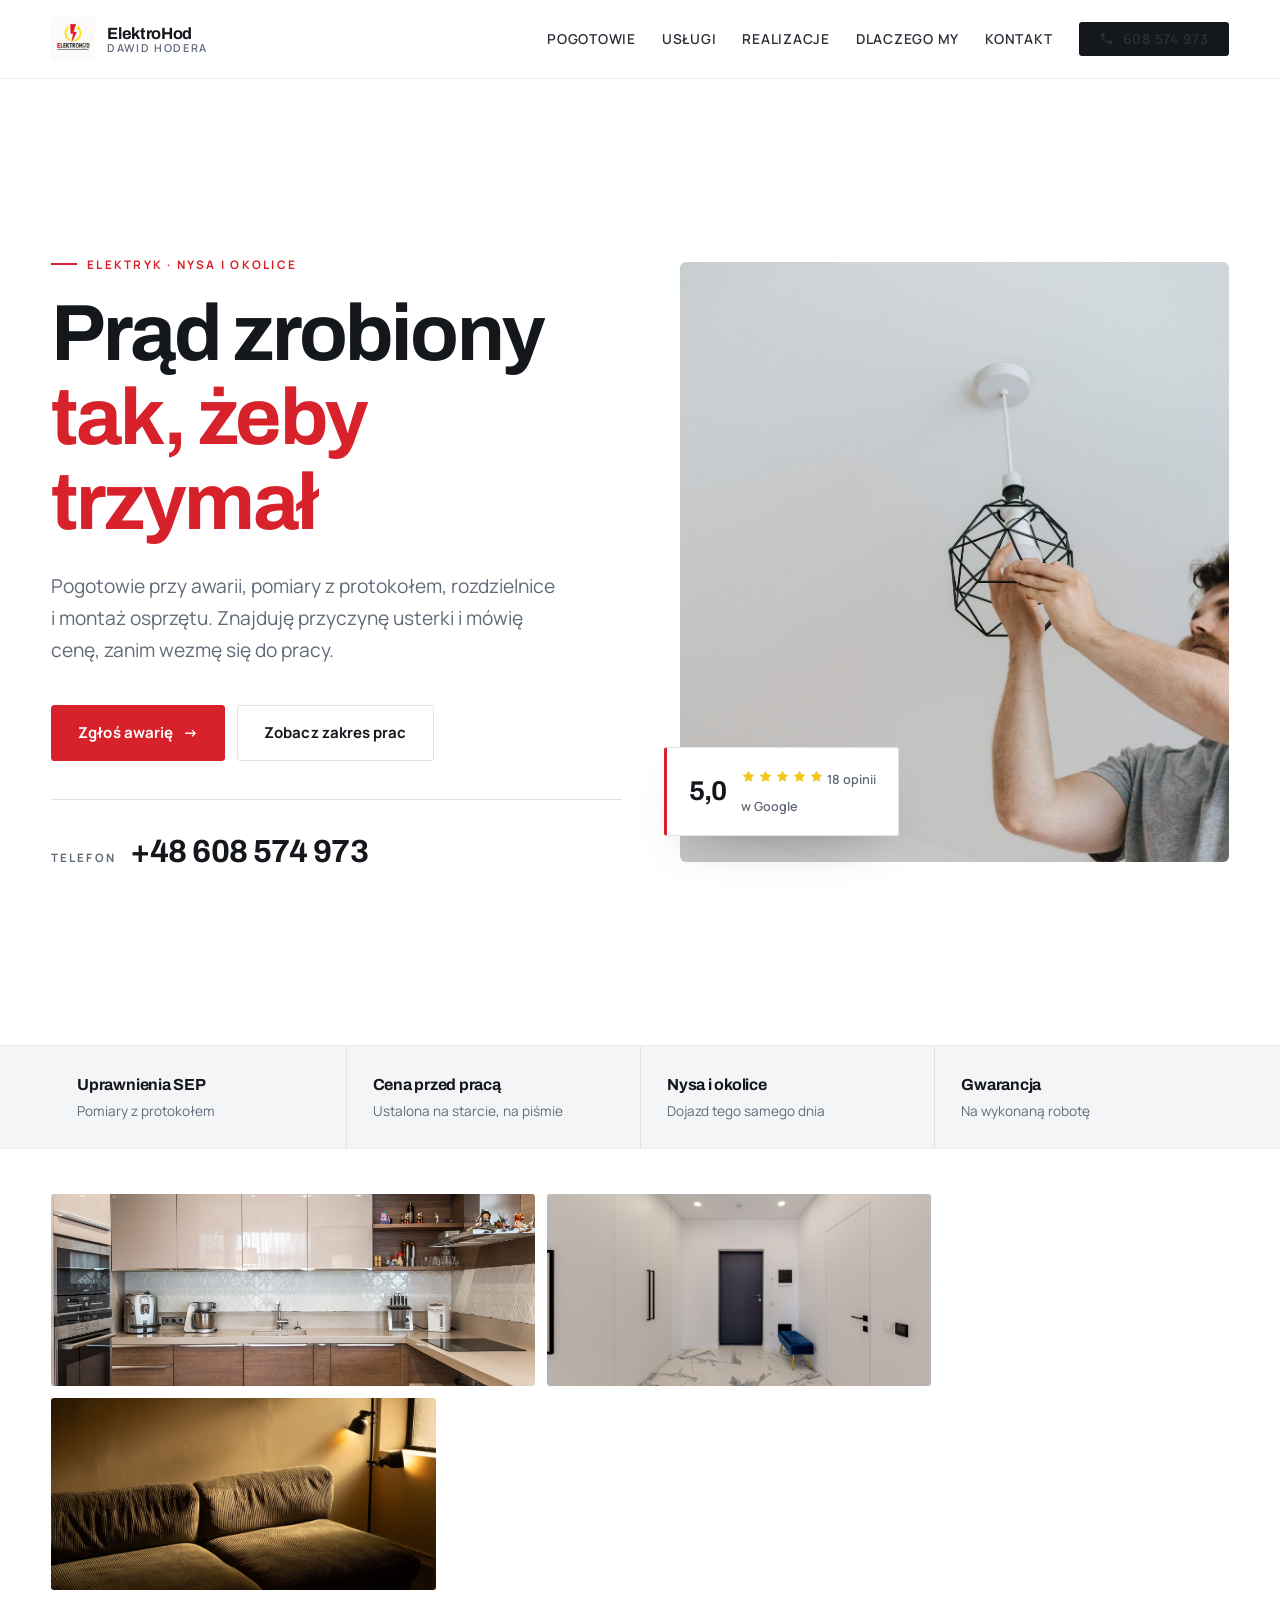
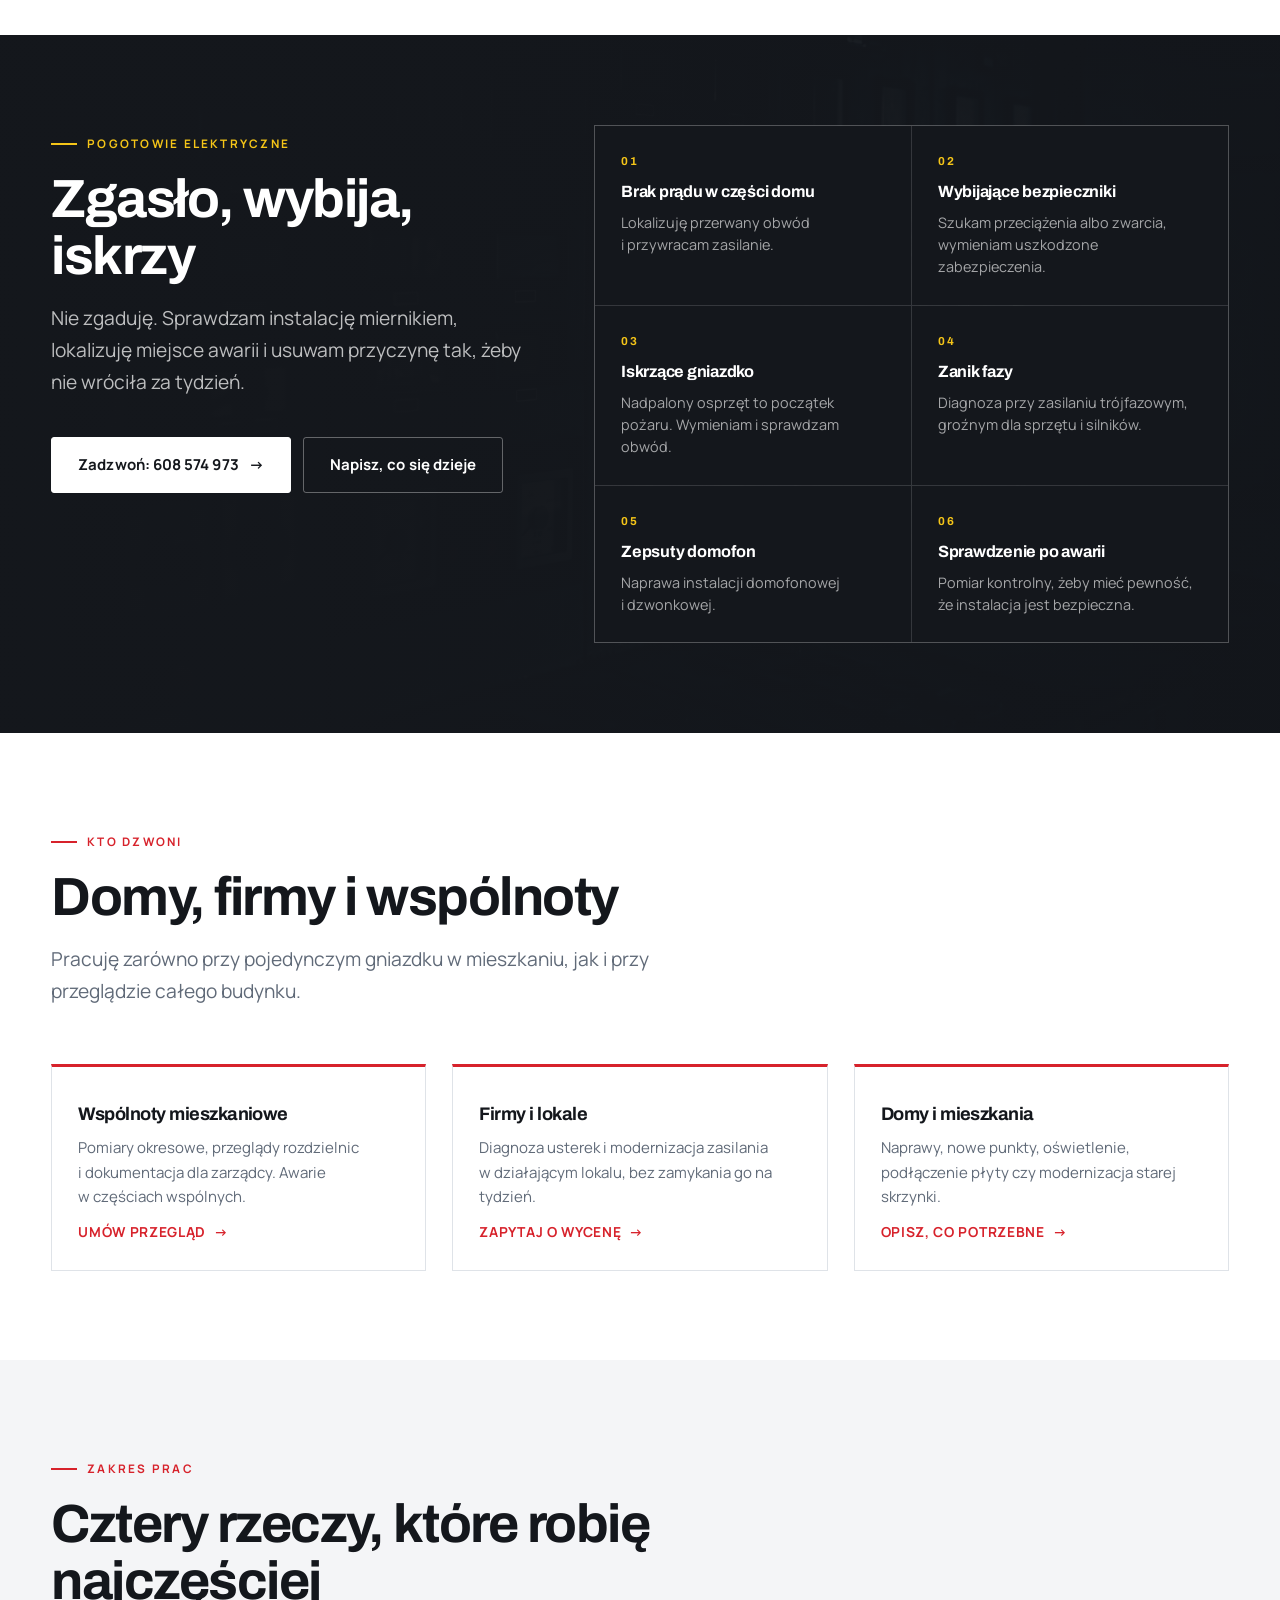
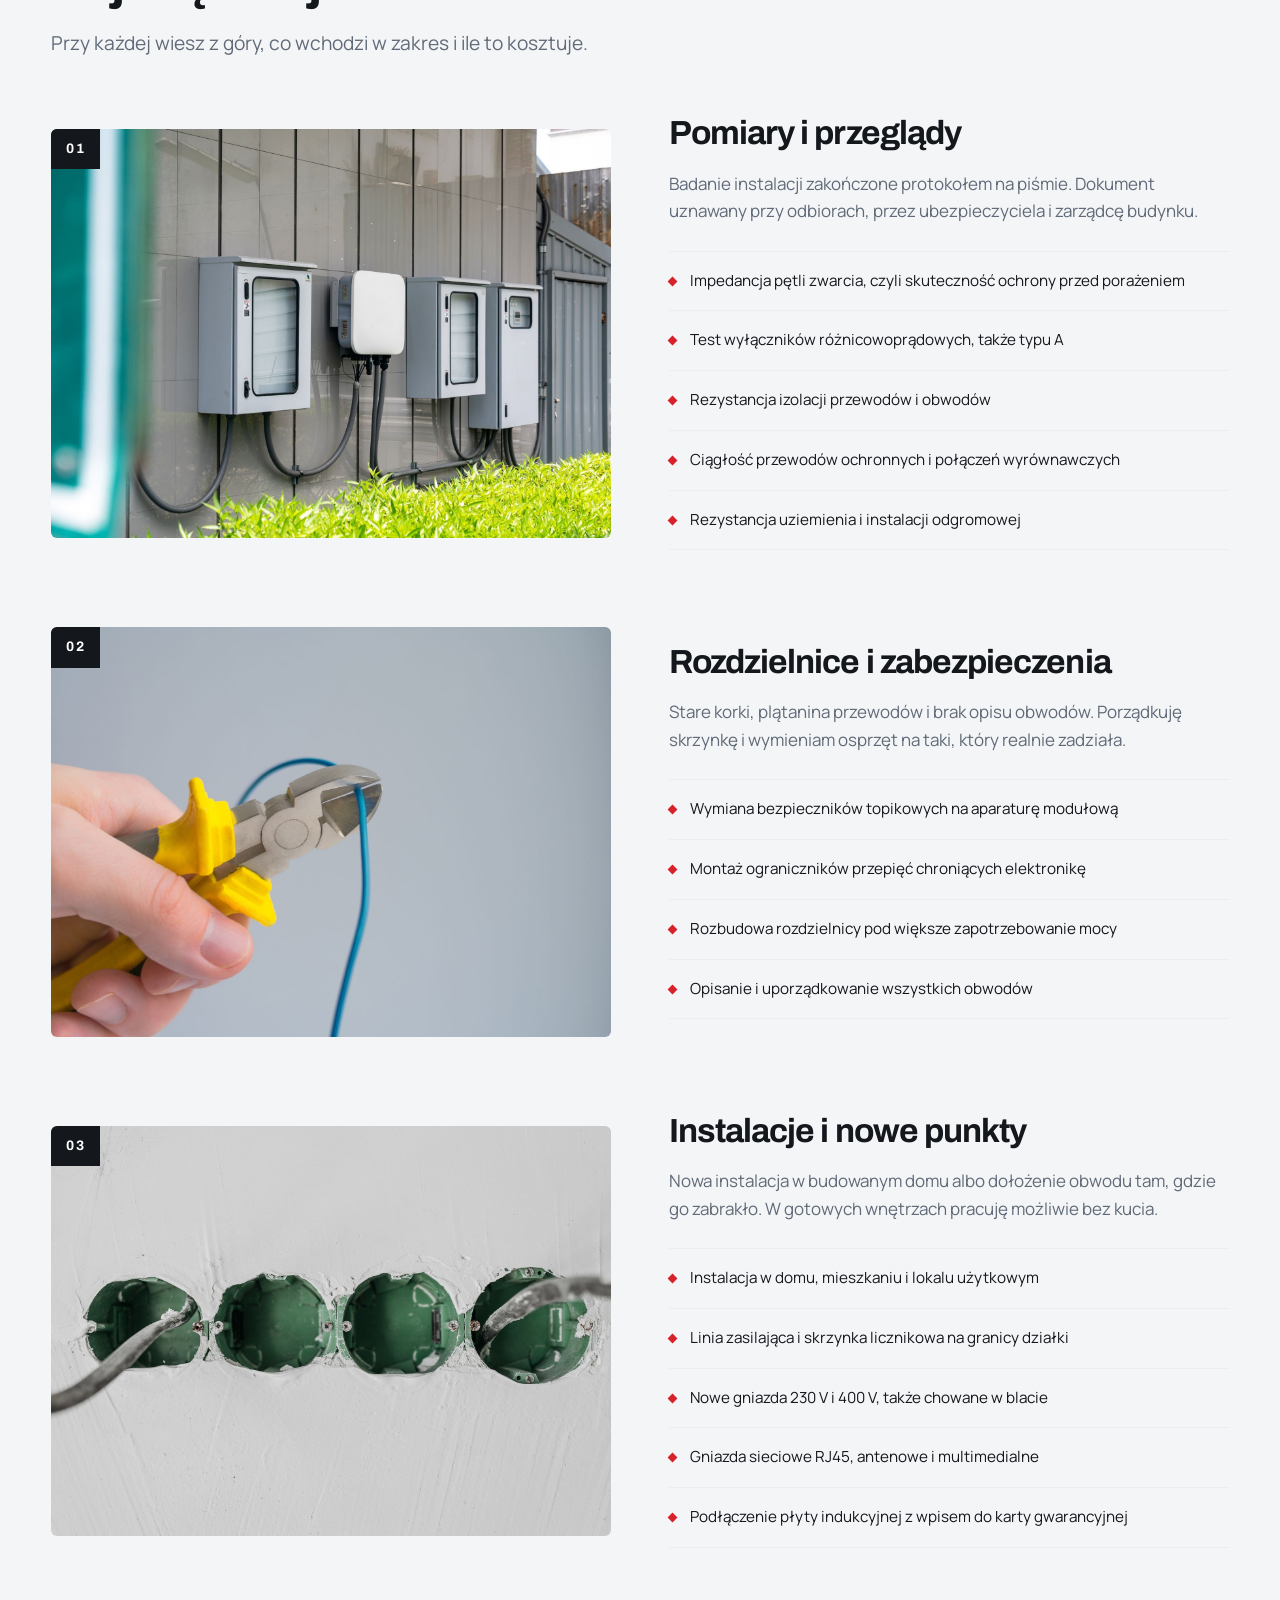
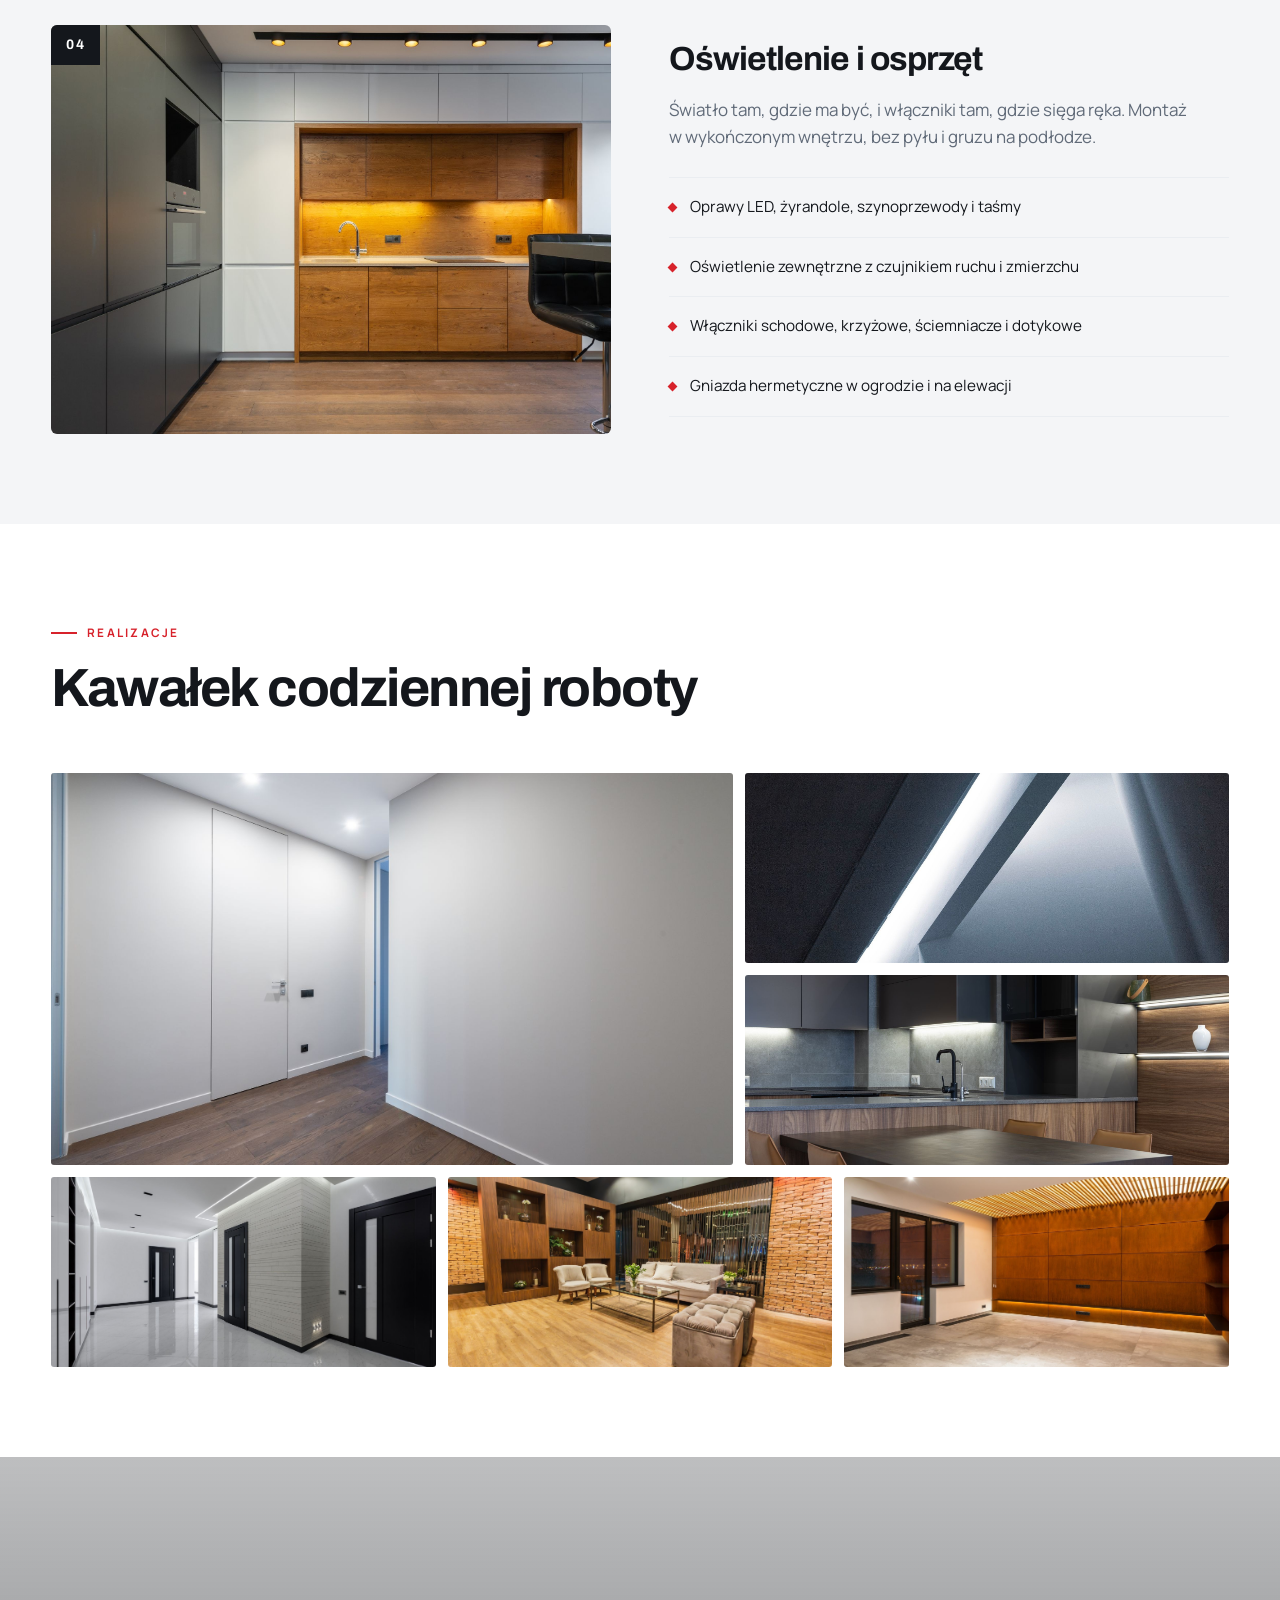
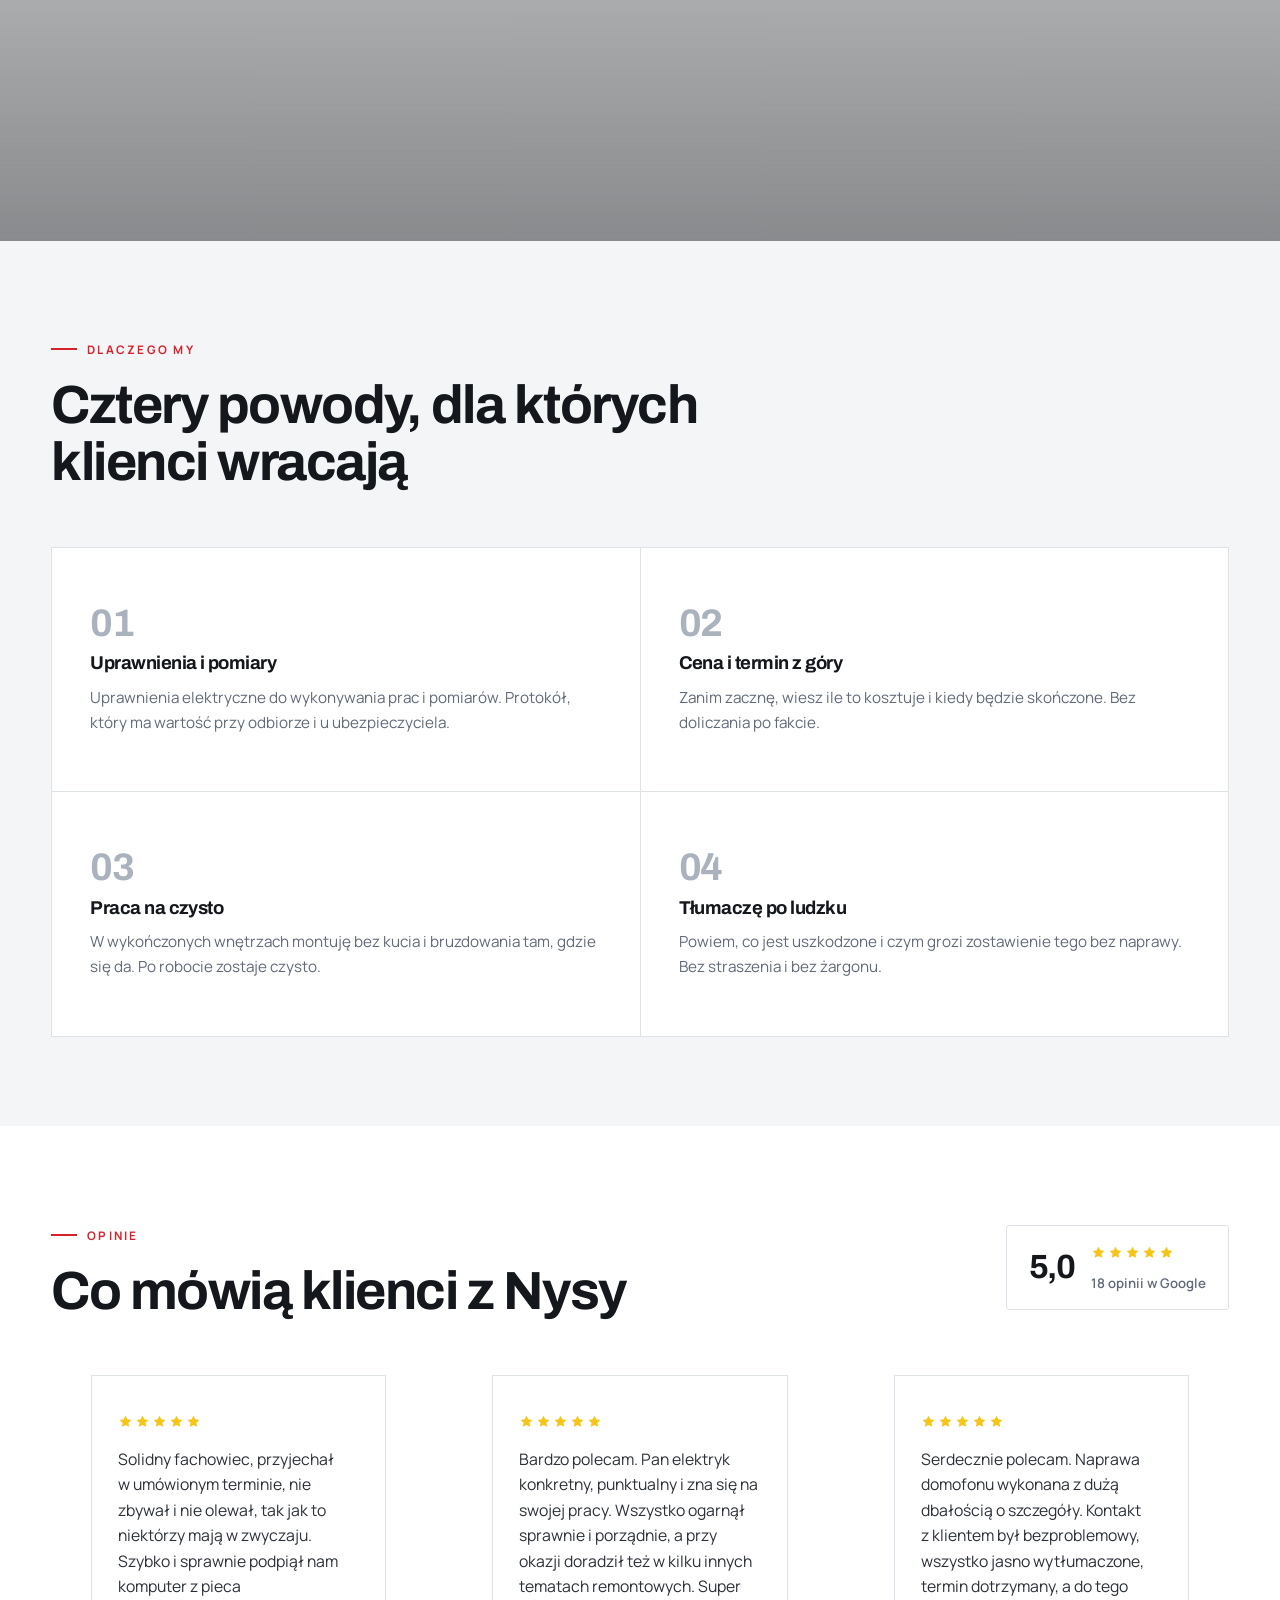
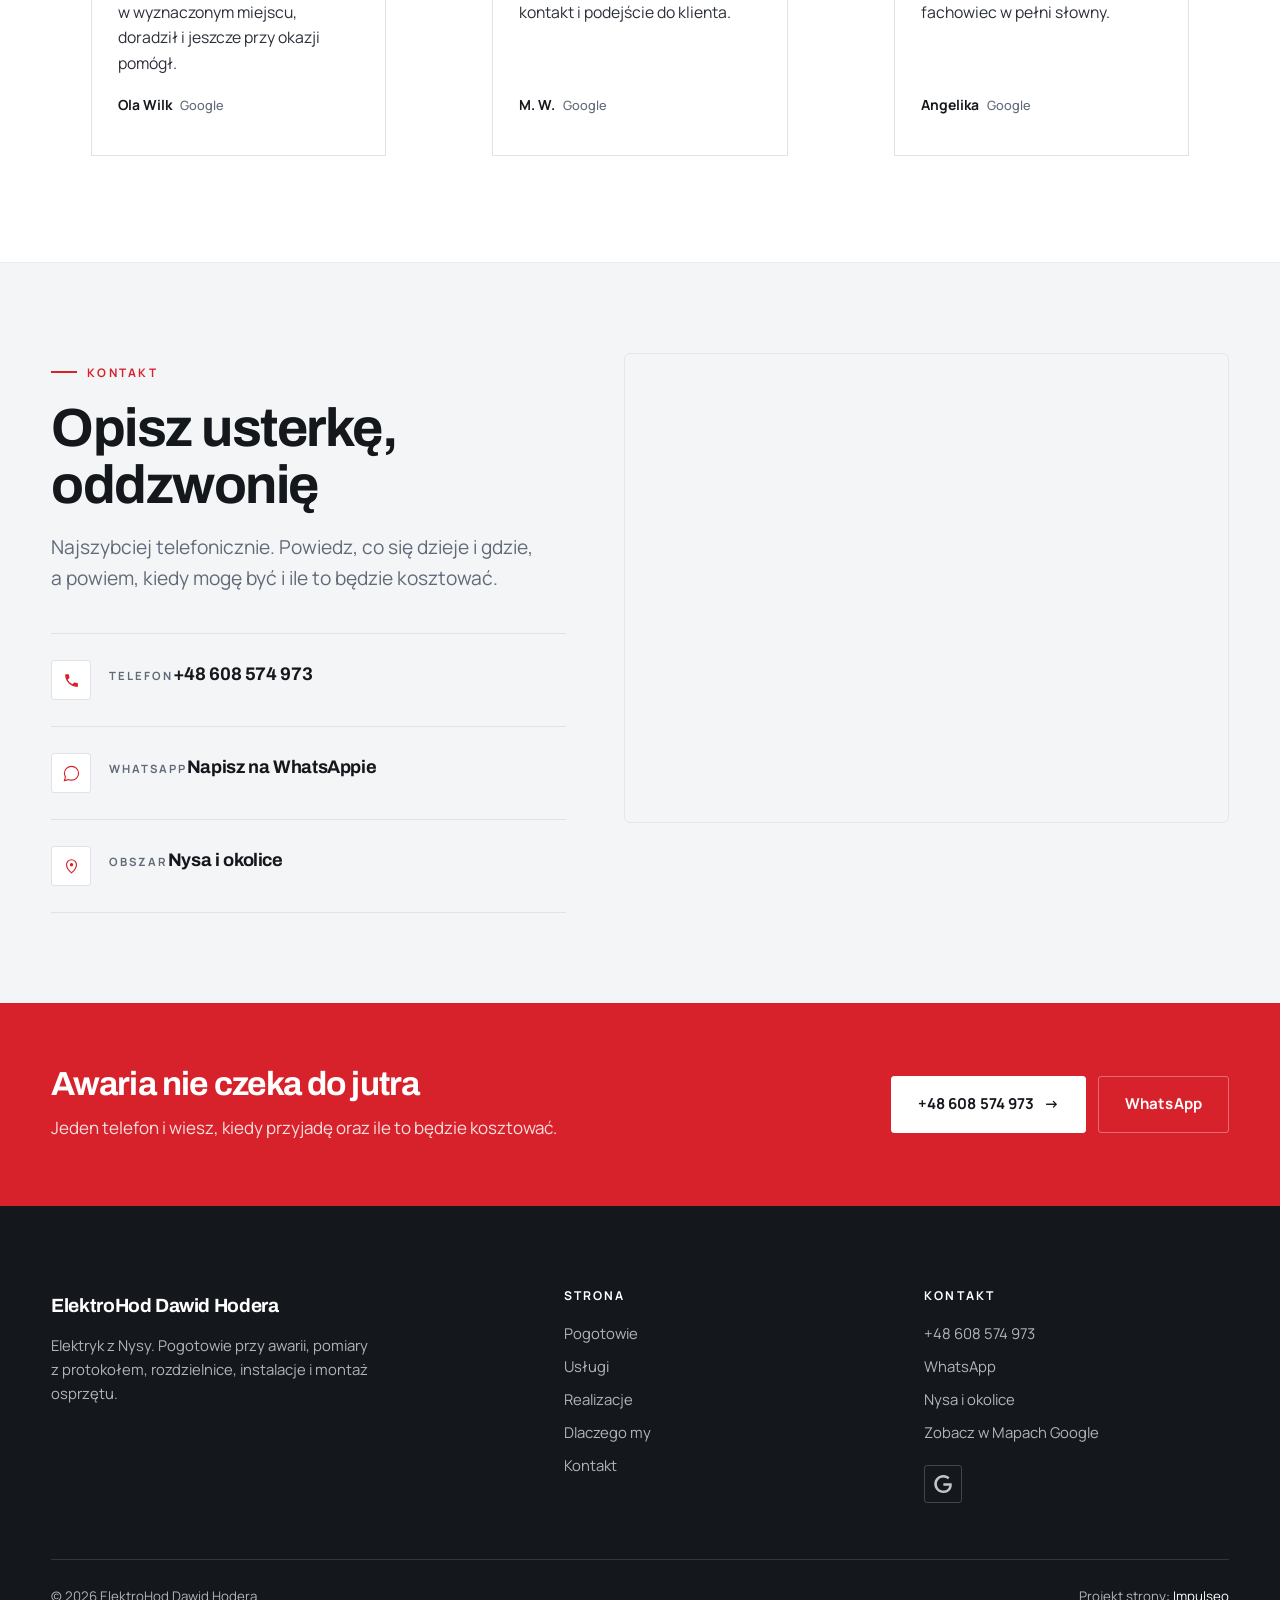
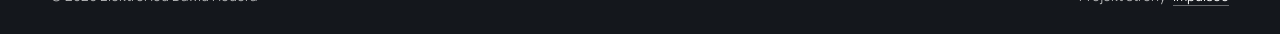
==== index.html @ bc7c665c "Bramki: kontrast, odstępy, jedna reakcja klocków, zdjęcia zaraz po hero" ====
<!DOCTYPE html>
<html lang="pl">
<head>
<meta charset="UTF-8">
<meta name="viewport" content="width=device-width, initial-scale=1.0">
<title>ElektroHod Dawid Hodera - elektryk Nysa</title>
<meta name="description" content="ElektroHod Dawid Hodera - elektryk z Nysy. Pogotowie elektryczne, pomiary z protokołem, rozdzielnice, instalacje i montaż osprzętu. Uprawnienia SEP, cena i termin ustalone przed pracą.">
<link rel="canonical" href="https://impulseo-pl.github.io/elektrohod-dawid-hodera/">
<meta name="robots" content="noindex, nofollow">
<meta property="og:type" content="website">
<meta property="og:locale" content="pl_PL">
<meta property="og:site_name" content="ElektroHod Dawid Hodera">
<meta property="og:title" content="ElektroHod Dawid Hodera - elektryk Nysa">
<meta property="og:description" content="Pogotowie elektryczne, pomiary z protokołem, rozdzielnice i montaż osprzętu. Nysa i okolice. Ocena 5,0 w Google.">
<meta property="og:url" content="https://impulseo-pl.github.io/elektrohod-dawid-hodera/">
<meta property="og:image" content="https://impulseo-pl.github.io/elektrohod-dawid-hodera/img/og.jpg">
<meta property="og:image:width" content="1200">
<meta property="og:image:height" content="630">
<meta name="twitter:card" content="summary_large_image">
<meta name="theme-color" content="#14171c">
<script type="application/ld+json">{"@context":"https://schema.org","@type":"Electrician","name":"ElektroHod Dawid Hodera","url":"https://impulseo-pl.github.io/elektrohod-dawid-hodera/","telephone":"+48608574973","image":"https://impulseo-pl.github.io/elektrohod-dawid-hodera/img/og.jpg","areaServed":"Nysa","aggregateRating":{"@type":"AggregateRating","ratingValue":"5","reviewCount":"18"},"sameAs":["https://maps.google.com/?cid=8569850532800082262"]}</script>
<link rel="preconnect" href="https://fonts.googleapis.com">
<link rel="preconnect" href="https://fonts.gstatic.com" crossorigin>
<link href="https://fonts.googleapis.com/css2?family=Archivo:wght@600;700;800&family=Manrope:wght@400;500;600;700&display=swap" rel="stylesheet">
<link rel="stylesheet" href="assets/styles.css?v=custom-1">
<meta name="nb-deploy" content="7d146649f4f0">
</head>
<body>

<header class="nav">
  <div class="wrap nav-in">
    <a class="brand" href="#top">
      <img class="brand-logo" src="img/logo.jpg" alt="ElektroHod Dawid Hodera" width="256" height="256">
      <span class="brand-txt"><b>ElektroHod</b><span>Dawid Hodera</span></span>
    </a>
    <nav class="nav-links" id="menu">
      <a href="#pogotowie">Pogotowie</a>
      <a href="#uslugi">Usługi</a>
      <a href="#realizacje">Realizacje</a>
      <a href="#dlaczego">Dlaczego my</a>
      <a href="#kontakt">Kontakt</a>
      <a href="tel:+48608574973" class="nav-cta">
        <svg width="15" height="15" viewBox="0 0 24 24" fill="none" aria-hidden="true"><path d="M6.6 10.8a15.5 15.5 0 0 0 6.6 6.6l2.2-2.2a1 1 0 0 1 1-.24 11.4 11.4 0 0 0 3.6.58 1 1 0 0 1 1 1V20a1 1 0 0 1-1 1A17 17 0 0 1 3 4a1 1 0 0 1 1-1h3.5a1 1 0 0 1 1 1c0 1.25.2 2.46.58 3.6a1 1 0 0 1-.25 1l-2.23 2.2Z" fill="currentColor"/></svg>
        608 574 973
      </a>
    </nav>
    <button class="nav-tgl" id="tgl" aria-label="Menu" aria-expanded="false"><span></span><span></span><span></span></button>
  </div>
</header>

<main id="top">

<section class="hero">
  <div class="wrap hero-grid">
    <div class="hero-copy">
      <span class="kicker">Elektryk · Nysa i okolice</span>
      <h1 class="h-xl">Prąd zrobiony<em>tak, żeby trzymał</em></h1>
      <p class="lead">Pogotowie przy awarii, pomiary z protokołem, rozdzielnice i montaż osprzętu. Znajduję przyczynę usterki i mówię cenę, zanim wezmę się do pracy.</p>
      <div class="hero-cta">
        <a href="tel:+48608574973" class="btn btn-solid">Zgłoś awarię <span class="arr">→</span></a>
        <a href="#uslugi" class="btn btn-line">Zobacz zakres prac</a>
      </div>
      <a class="hero-phone" href="tel:+48608574973">
        <span class="lab">Telefon</span>
        <span class="num">+48 608 574 973</span>
      </a>
    </div>
    <div class="hero-art">
      <img src="img/hero.jpg" alt="Montaż oświetlenia w mieszkaniu" fetchpriority="high" width="1880" height="1253">
      <div class="hero-badge">
        <span class="big">5,0</span>
        <span>
          <span class="stars" aria-hidden="true"><svg class="st" width="15" height="15" viewBox="0 0 24 24" aria-hidden="true"><path d="M12 2.6l2.9 5.9 6.5.95-4.7 4.58 1.11 6.47L12 17.44l-5.81 3.06 1.11-6.47L2.6 9.45l6.5-.95L12 2.6Z" fill="currentColor"/></svg><svg class="st" width="15" height="15" viewBox="0 0 24 24" aria-hidden="true"><path d="M12 2.6l2.9 5.9 6.5.95-4.7 4.58 1.11 6.47L12 17.44l-5.81 3.06 1.11-6.47L2.6 9.45l6.5-.95L12 2.6Z" fill="currentColor"/></svg><svg class="st" width="15" height="15" viewBox="0 0 24 24" aria-hidden="true"><path d="M12 2.6l2.9 5.9 6.5.95-4.7 4.58 1.11 6.47L12 17.44l-5.81 3.06 1.11-6.47L2.6 9.45l6.5-.95L12 2.6Z" fill="currentColor"/></svg><svg class="st" width="15" height="15" viewBox="0 0 24 24" aria-hidden="true"><path d="M12 2.6l2.9 5.9 6.5.95-4.7 4.58 1.11 6.47L12 17.44l-5.81 3.06 1.11-6.47L2.6 9.45l6.5-.95L12 2.6Z" fill="currentColor"/></svg><svg class="st" width="15" height="15" viewBox="0 0 24 24" aria-hidden="true"><path d="M12 2.6l2.9 5.9 6.5.95-4.7 4.58 1.11 6.47L12 17.44l-5.81 3.06 1.11-6.47L2.6 9.45l6.5-.95L12 2.6Z" fill="currentColor"/></svg></span>
          <span class="sub">18 opinii<br>w Google</span>
        </span>
      </div>
    </div>
  </div>
</section>

<section class="trust" style="padding-block:0">
  <div class="wrap">
    <ul>
      <li><b>Uprawnienia SEP</b><span>Pomiary z protokołem</span></li>
      <li><b>Cena przed pracą</b><span>Ustalona na starcie, na piśmie</span></li>
      <li><b>Nysa i okolice</b><span>Dojazd tego samego dnia</span></li>
      <li><b>Gwarancja</b><span>Na wykonaną robotę</span></li>
    </ul>
  </div>
</section>

<section style="padding-block:clamp(30px,3.5vw,54px)">
  <div class="wrap">
    <div class="gal" style="grid-auto-rows:clamp(130px,15vw,200px)">
      <a class="g-b reveal" href="#realizacje"><img src="img/t1.jpg" alt="Kuchnia z oświetleniem pod szafkami" width="1880" height="1255" decoding="async"></a>
      <a class="g-d reveal" href="#realizacje"><img src="img/t2.jpg" alt="Jasne wnętrze z oprawami sufitowymi" width="1880" height="1253" decoding="async"></a>
      <a class="g-e reveal" href="#realizacje"><img src="img/t3.jpg" alt="Salon z ciepłym światłem wieczorem" width="1880" height="1255" decoding="async"></a>
    </div>
  </div>
</section>

<section id="pogotowie" class="dark">
  <div class="wrap sos-grid">
    <div>
      <span class="kicker on-dark">Pogotowie elektryczne</span>
      <h2 class="h-lg" style="margin:var(--sp-4) 0 var(--sp-4)">Zgasło, wybija, iskrzy</h2>
      <p class="lead">Nie zgaduję. Sprawdzam instalację miernikiem, lokalizuję miejsce awarii i usuwam przyczynę tak, żeby nie wróciła za tydzień.</p>
      <div class="sos-cta">
        <a href="tel:+48608574973" class="btn btn-light">Zadzwoń: 608 574 973 <span class="arr">→</span></a>
        <a href="#kontakt" class="btn btn-ondark">Napisz, co się dzieje</a>
      </div>
    </div>
    <ul class="sos-list">
      <li><span class="n">01</span><b>Brak prądu w części domu</b><p>Lokalizuję przerwany obwód i przywracam zasilanie.</p></li>
      <li><span class="n">02</span><b>Wybijające bezpieczniki</b><p>Szukam przeciążenia albo zwarcia, wymieniam uszkodzone zabezpieczenia.</p></li>
      <li><span class="n">03</span><b>Iskrzące gniazdko</b><p>Nadpalony osprzęt to początek pożaru. Wymieniam i sprawdzam obwód.</p></li>
      <li><span class="n">04</span><b>Zanik fazy</b><p>Diagnoza przy zasilaniu trójfazowym, groźnym dla sprzętu i silników.</p></li>
      <li><span class="n">05</span><b>Zepsuty domofon</b><p>Naprawa instalacji domofonowej i dzwonkowej.</p></li>
      <li><span class="n">06</span><b>Sprawdzenie po awarii</b><p>Pomiar kontrolny, żeby mieć pewność, że instalacja jest bezpieczna.</p></li>
    </ul>
  </div>
</section>

<section>
  <div class="wrap">
    <div class="sec-head">
      <span class="kicker">Kto dzwoni</span>
      <h2 class="h-lg">Domy, firmy i wspólnoty</h2>
      <p class="lead">Pracuję zarówno przy pojedynczym gniazdku w mieszkaniu, jak i przy przeglądzie całego budynku.</p>
    </div>
    <div class="who">
      <article class="who-card reveal">
        <h3>Wspólnoty mieszkaniowe</h3>
        <p>Pomiary okresowe, przeglądy rozdzielnic i dokumentacja dla zarządcy. Awarie w częściach wspólnych.</p>
        <a class="go" href="#kontakt">Umów przegląd <span class="arr">→</span></a>
      </article>
      <article class="who-card reveal">
        <h3>Firmy i lokale</h3>
        <p>Diagnoza usterek i modernizacja zasilania w działającym lokalu, bez zamykania go na tydzień.</p>
        <a class="go" href="#kontakt">Zapytaj o wycenę <span class="arr">→</span></a>
      </article>
      <article class="who-card reveal">
        <h3>Domy i mieszkania</h3>
        <p>Naprawy, nowe punkty, oświetlenie, podłączenie płyty czy modernizacja starej skrzynki.</p>
        <a class="go" href="#kontakt">Opisz, co potrzebne <span class="arr">→</span></a>
      </article>
    </div>
  </div>
</section>

<section id="uslugi" style="background:var(--paper-2)">
  <div class="wrap">
    <div class="sec-head">
      <span class="kicker">Zakres prac</span>
      <h2 class="h-lg">Cztery rzeczy, które robię najczęściej</h2>
      <p class="lead">Przy każdej wiesz z góry, co wchodzi w zakres i ile to kosztuje.</p>
    </div>
    <div class="svc">

      <article class="svc-row reveal">
        <div class="svc-art"><span class="svc-num">01</span><img src="img/s-pomiary.jpg" alt="Szafki rozdzielcze na elewacji budynku" loading="lazy" width="1880" height="1253"></div>
        <div class="svc-copy">
          <h3 class="h-md">Pomiary i przeglądy</h3>
          <p>Badanie instalacji zakończone protokołem na piśmie. Dokument uznawany przy odbiorach, przez ubezpieczyciela i zarządcę budynku.</p>
          <ul class="svc-items">
            <li><span class="dot"></span>Impedancja pętli zwarcia, czyli skuteczność ochrony przed porażeniem</li>
            <li><span class="dot"></span>Test wyłączników różnicowoprądowych, także typu A</li>
            <li><span class="dot"></span>Rezystancja izolacji przewodów i obwodów</li>
            <li><span class="dot"></span>Ciągłość przewodów ochronnych i połączeń wyrównawczych</li>
            <li><span class="dot"></span>Rezystancja uziemienia i instalacji odgromowej</li>
          </ul>
        </div>
      </article>

      <article class="svc-row reveal">
        <div class="svc-art"><span class="svc-num">02</span><img src="img/s-rozdzielnice.jpg" alt="Praca przy przewodach w rozdzielnicy" loading="lazy" width="1880" height="1253"></div>
        <div class="svc-copy">
          <h3 class="h-md">Rozdzielnice i zabezpieczenia</h3>
          <p>Stare korki, plątanina przewodów i brak opisu obwodów. Porządkuję skrzynkę i wymieniam osprzęt na taki, który realnie zadziała.</p>
          <ul class="svc-items">
            <li><span class="dot"></span>Wymiana bezpieczników topikowych na aparaturę modułową</li>
            <li><span class="dot"></span>Montaż ograniczników przepięć chroniących elektronikę</li>
            <li><span class="dot"></span>Rozbudowa rozdzielnicy pod większe zapotrzebowanie mocy</li>
            <li><span class="dot"></span>Opisanie i uporządkowanie wszystkich obwodów</li>
          </ul>
        </div>
      </article>

      <article class="svc-row reveal">
        <div class="svc-art"><span class="svc-num">03</span><img src="img/s-instalacje.jpg" alt="Puszki instalacyjne osadzone w ścianie" loading="lazy" width="1880" height="1255"></div>
        <div class="svc-copy">
          <h3 class="h-md">Instalacje i nowe punkty</h3>
          <p>Nowa instalacja w budowanym domu albo dołożenie obwodu tam, gdzie go zabrakło. W gotowych wnętrzach pracuję możliwie bez kucia.</p>
          <ul class="svc-items">
            <li><span class="dot"></span>Instalacja w domu, mieszkaniu i lokalu użytkowym</li>
            <li><span class="dot"></span>Linia zasilająca i skrzynka licznikowa na granicy działki</li>
            <li><span class="dot"></span>Nowe gniazda 230 V i 400 V, także chowane w blacie</li>
            <li><span class="dot"></span>Gniazda sieciowe RJ45, antenowe i multimedialne</li>
            <li><span class="dot"></span>Podłączenie płyty indukcyjnej z wpisem do karty gwarancyjnej</li>
          </ul>
        </div>
      </article>

      <article class="svc-row reveal">
        <div class="svc-art"><span class="svc-num">04</span><img src="img/s-oswietlenie.jpg" alt="Kuchnia z oświetleniem podszafkowym LED" loading="lazy" width="1880" height="1255"></div>
        <div class="svc-copy">
          <h3 class="h-md">Oświetlenie i osprzęt</h3>
          <p>Światło tam, gdzie ma być, i włączniki tam, gdzie sięga ręka. Montaż w wykończonym wnętrzu, bez pyłu i gruzu na podłodze.</p>
          <ul class="svc-items">
            <li><span class="dot"></span>Oprawy LED, żyrandole, szynoprzewody i taśmy</li>
            <li><span class="dot"></span>Oświetlenie zewnętrzne z czujnikiem ruchu i zmierzchu</li>
            <li><span class="dot"></span>Włączniki schodowe, krzyżowe, ściemniacze i dotykowe</li>
            <li><span class="dot"></span>Gniazda hermetyczne w ogrodzie i na elewacji</li>
          </ul>
        </div>
      </article>

    </div>
  </div>
</section>

<section id="realizacje">
  <div class="wrap">
    <div class="sec-head">
      <span class="kicker">Realizacje</span>
      <h2 class="h-lg">Kawałek codziennej roboty</h2>
    </div>
    <div class="gal">
      <a class="g-a reveal" href="#kontakt"><img src="img/r1.jpg" alt="Pokój z oprawami wpuszczanymi w sufit" loading="lazy" width="1880" height="1255"></a>
      <a class="g-b reveal" href="#kontakt"><img src="img/r2.jpg" alt="Linia świetlna wbudowana w sufit" loading="lazy" width="1880" height="1255"></a>
      <a class="g-c reveal" href="#kontakt"><img src="img/r3.jpg" alt="Oświetlenie blatu w kuchni" loading="lazy" width="1880" height="1255"></a>
      <a class="g-d reveal" href="#kontakt"><img src="img/r4.jpg" alt="Korytarz z oświetleniem liniowym" loading="lazy" width="1880" height="1255"></a>
      <a class="g-e reveal" href="#kontakt"><img src="img/r5.jpg" alt="Salon z nastrojowym oświetleniem" loading="lazy" width="1880" height="1253"></a>
      <a class="g-f reveal" href="#kontakt"><img src="img/r6.jpg" alt="Gniazdo z podłączonym przewodem" loading="lazy" width="1880" height="1255"></a>
    </div>
  </div>
</section>

<section class="stopklatka" aria-hidden="true">
  <div class="stk-bg" style="background-image:url(img/dark-band.jpg)"></div>
</section>

<section id="dlaczego" style="background:var(--paper-2)">
  <div class="wrap">
    <div class="sec-head">
      <span class="kicker">Dlaczego my</span>
      <h2 class="h-lg">Cztery powody, dla których klienci wracają</h2>
    </div>
    <div class="why">
      <div class="why-item reveal">
        <span class="n" aria-hidden="true">01</span>
        <h3>Uprawnienia i pomiary</h3>
        <p>Uprawnienia elektryczne do wykonywania prac i pomiarów. Protokół, który ma wartość przy odbiorze i u ubezpieczyciela.</p>
      </div>
      <div class="why-item reveal">
        <span class="n" aria-hidden="true">02</span>
        <h3>Cena i termin z góry</h3>
        <p>Zanim zacznę, wiesz ile to kosztuje i kiedy będzie skończone. Bez doliczania po fakcie.</p>
      </div>
      <div class="why-item reveal">
        <span class="n" aria-hidden="true">03</span>
        <h3>Praca na czysto</h3>
        <p>W wykończonych wnętrzach montuję bez kucia i bruzdowania tam, gdzie się da. Po robocie zostaje czysto.</p>
      </div>
      <div class="why-item reveal">
        <span class="n" aria-hidden="true">04</span>
        <h3>Tłumaczę po ludzku</h3>
        <p>Powiem, co jest uszkodzone i czym grozi zostawienie tego bez naprawy. Bez straszenia i bez żargonu.</p>
      </div>
    </div>
  </div>
</section>

<section>
  <div class="wrap">
    <div class="rev-top">
      <div class="sec-head" style="margin-bottom:0">
        <span class="kicker">Opinie</span>
        <h2 class="h-lg" style="margin-bottom:0">Co mówią klienci z Nysy</h2>
      </div>
      <a class="rev-score" href="https://maps.google.com/?cid=8569850532800082262" target="_blank" rel="noopener">
        <span class="num">5,0</span>
        <span>
          <span class="stars" aria-hidden="true"><svg class="st" width="15" height="15" viewBox="0 0 24 24" aria-hidden="true"><path d="M12 2.6l2.9 5.9 6.5.95-4.7 4.58 1.11 6.47L12 17.44l-5.81 3.06 1.11-6.47L2.6 9.45l6.5-.95L12 2.6Z" fill="currentColor"/></svg><svg class="st" width="15" height="15" viewBox="0 0 24 24" aria-hidden="true"><path d="M12 2.6l2.9 5.9 6.5.95-4.7 4.58 1.11 6.47L12 17.44l-5.81 3.06 1.11-6.47L2.6 9.45l6.5-.95L12 2.6Z" fill="currentColor"/></svg><svg class="st" width="15" height="15" viewBox="0 0 24 24" aria-hidden="true"><path d="M12 2.6l2.9 5.9 6.5.95-4.7 4.58 1.11 6.47L12 17.44l-5.81 3.06 1.11-6.47L2.6 9.45l6.5-.95L12 2.6Z" fill="currentColor"/></svg><svg class="st" width="15" height="15" viewBox="0 0 24 24" aria-hidden="true"><path d="M12 2.6l2.9 5.9 6.5.95-4.7 4.58 1.11 6.47L12 17.44l-5.81 3.06 1.11-6.47L2.6 9.45l6.5-.95L12 2.6Z" fill="currentColor"/></svg><svg class="st" width="15" height="15" viewBox="0 0 24 24" aria-hidden="true"><path d="M12 2.6l2.9 5.9 6.5.95-4.7 4.58 1.11 6.47L12 17.44l-5.81 3.06 1.11-6.47L2.6 9.45l6.5-.95L12 2.6Z" fill="currentColor"/></svg></span><br>
          <span class="cnt">18 opinii w Google</span>
        </span>
      </a>
    </div>
    <div class="rev-grid">
      <figure class="rev reveal">
        <span class="stars" aria-hidden="true"><svg class="st" width="15" height="15" viewBox="0 0 24 24" aria-hidden="true"><path d="M12 2.6l2.9 5.9 6.5.95-4.7 4.58 1.11 6.47L12 17.44l-5.81 3.06 1.11-6.47L2.6 9.45l6.5-.95L12 2.6Z" fill="currentColor"/></svg><svg class="st" width="15" height="15" viewBox="0 0 24 24" aria-hidden="true"><path d="M12 2.6l2.9 5.9 6.5.95-4.7 4.58 1.11 6.47L12 17.44l-5.81 3.06 1.11-6.47L2.6 9.45l6.5-.95L12 2.6Z" fill="currentColor"/></svg><svg class="st" width="15" height="15" viewBox="0 0 24 24" aria-hidden="true"><path d="M12 2.6l2.9 5.9 6.5.95-4.7 4.58 1.11 6.47L12 17.44l-5.81 3.06 1.11-6.47L2.6 9.45l6.5-.95L12 2.6Z" fill="currentColor"/></svg><svg class="st" width="15" height="15" viewBox="0 0 24 24" aria-hidden="true"><path d="M12 2.6l2.9 5.9 6.5.95-4.7 4.58 1.11 6.47L12 17.44l-5.81 3.06 1.11-6.47L2.6 9.45l6.5-.95L12 2.6Z" fill="currentColor"/></svg><svg class="st" width="15" height="15" viewBox="0 0 24 24" aria-hidden="true"><path d="M12 2.6l2.9 5.9 6.5.95-4.7 4.58 1.11 6.47L12 17.44l-5.81 3.06 1.11-6.47L2.6 9.45l6.5-.95L12 2.6Z" fill="currentColor"/></svg></span>
        <blockquote>Solidny fachowiec, przyjechał w umówionym terminie, nie zbywał i nie olewał, tak jak to niektórzy mają w zwyczaju. Szybko i sprawnie podpiął nam komputer z pieca w wyznaczonym miejscu, doradził i jeszcze przy okazji pomógł.</blockquote>
        <cite>Ola Wilk <span>Google</span></cite>
      </figure>
      <figure class="rev reveal">
        <span class="stars" aria-hidden="true"><svg class="st" width="15" height="15" viewBox="0 0 24 24" aria-hidden="true"><path d="M12 2.6l2.9 5.9 6.5.95-4.7 4.58 1.11 6.47L12 17.44l-5.81 3.06 1.11-6.47L2.6 9.45l6.5-.95L12 2.6Z" fill="currentColor"/></svg><svg class="st" width="15" height="15" viewBox="0 0 24 24" aria-hidden="true"><path d="M12 2.6l2.9 5.9 6.5.95-4.7 4.58 1.11 6.47L12 17.44l-5.81 3.06 1.11-6.47L2.6 9.45l6.5-.95L12 2.6Z" fill="currentColor"/></svg><svg class="st" width="15" height="15" viewBox="0 0 24 24" aria-hidden="true"><path d="M12 2.6l2.9 5.9 6.5.95-4.7 4.58 1.11 6.47L12 17.44l-5.81 3.06 1.11-6.47L2.6 9.45l6.5-.95L12 2.6Z" fill="currentColor"/></svg><svg class="st" width="15" height="15" viewBox="0 0 24 24" aria-hidden="true"><path d="M12 2.6l2.9 5.9 6.5.95-4.7 4.58 1.11 6.47L12 17.44l-5.81 3.06 1.11-6.47L2.6 9.45l6.5-.95L12 2.6Z" fill="currentColor"/></svg><svg class="st" width="15" height="15" viewBox="0 0 24 24" aria-hidden="true"><path d="M12 2.6l2.9 5.9 6.5.95-4.7 4.58 1.11 6.47L12 17.44l-5.81 3.06 1.11-6.47L2.6 9.45l6.5-.95L12 2.6Z" fill="currentColor"/></svg></span>
        <blockquote>Bardzo polecam. Pan elektryk konkretny, punktualny i zna się na swojej pracy. Wszystko ogarnął sprawnie i porządnie, a przy okazji doradził też w kilku innych tematach remontowych. Super kontakt i podejście do klienta.</blockquote>
        <cite>M. W. <span>Google</span></cite>
      </figure>
      <figure class="rev reveal">
        <span class="stars" aria-hidden="true"><svg class="st" width="15" height="15" viewBox="0 0 24 24" aria-hidden="true"><path d="M12 2.6l2.9 5.9 6.5.95-4.7 4.58 1.11 6.47L12 17.44l-5.81 3.06 1.11-6.47L2.6 9.45l6.5-.95L12 2.6Z" fill="currentColor"/></svg><svg class="st" width="15" height="15" viewBox="0 0 24 24" aria-hidden="true"><path d="M12 2.6l2.9 5.9 6.5.95-4.7 4.58 1.11 6.47L12 17.44l-5.81 3.06 1.11-6.47L2.6 9.45l6.5-.95L12 2.6Z" fill="currentColor"/></svg><svg class="st" width="15" height="15" viewBox="0 0 24 24" aria-hidden="true"><path d="M12 2.6l2.9 5.9 6.5.95-4.7 4.58 1.11 6.47L12 17.44l-5.81 3.06 1.11-6.47L2.6 9.45l6.5-.95L12 2.6Z" fill="currentColor"/></svg><svg class="st" width="15" height="15" viewBox="0 0 24 24" aria-hidden="true"><path d="M12 2.6l2.9 5.9 6.5.95-4.7 4.58 1.11 6.47L12 17.44l-5.81 3.06 1.11-6.47L2.6 9.45l6.5-.95L12 2.6Z" fill="currentColor"/></svg><svg class="st" width="15" height="15" viewBox="0 0 24 24" aria-hidden="true"><path d="M12 2.6l2.9 5.9 6.5.95-4.7 4.58 1.11 6.47L12 17.44l-5.81 3.06 1.11-6.47L2.6 9.45l6.5-.95L12 2.6Z" fill="currentColor"/></svg></span>
        <blockquote>Serdecznie polecam. Naprawa domofonu wykonana z dużą dbałością o szczegóły. Kontakt z klientem był bezproblemowy, wszystko jasno wytłumaczone, termin dotrzymany, a do tego fachowiec w pełni słowny.</blockquote>
        <cite>Angelika <span>Google</span></cite>
      </figure>
    </div>
  </div>
</section>

<section id="kontakt" class="contact">
  <div class="wrap ct-grid">
    <div>
      <span class="kicker">Kontakt</span>
      <h2 class="h-lg" style="margin:var(--sp-4) 0 var(--sp-4)">Opisz usterkę, oddzwonię</h2>
      <p class="lead">Najszybciej telefonicznie. Powiedz, co się dzieje i gdzie, a powiem, kiedy mogę być i ile to będzie kosztować.</p>
      <div class="ct-rows">
        <div class="ct-row">
          <span class="ic"><svg width="17" height="17" viewBox="0 0 24 24" fill="none" aria-hidden="true"><path d="M6.6 10.8a15.5 15.5 0 0 0 6.6 6.6l2.2-2.2a1 1 0 0 1 1-.24 11.4 11.4 0 0 0 3.6.58 1 1 0 0 1 1 1V20a1 1 0 0 1-1 1A17 17 0 0 1 3 4a1 1 0 0 1 1-1h3.5a1 1 0 0 1 1 1c0 1.25.2 2.46.58 3.6a1 1 0 0 1-.25 1l-2.23 2.2Z" fill="currentColor"/></svg></span>
          <span><span class="lab">Telefon</span><a class="val" href="tel:+48608574973">+48 608 574 973</a></span>
        </div>
        <div class="ct-row">
          <span class="ic"><svg width="17" height="17" viewBox="0 0 24 24" fill="none" aria-hidden="true"><path d="M12 2C6.48 2 2 6.34 2 11.7c0 1.85.53 3.58 1.44 5.06L2 22l5.4-1.4A10.1 10.1 0 0 0 12 21.4c5.52 0 10-4.34 10-9.7C22 6.34 17.52 2 12 2Z" stroke="currentColor" stroke-width="1.6" fill="none"/></svg></span>
          <span><span class="lab">WhatsApp</span><a class="val" href="https://wa.me/48608574973" target="_blank" rel="noopener">Napisz na WhatsAppie</a></span>
        </div>
        <div class="ct-row">
          <span class="ic"><svg width="17" height="17" viewBox="0 0 24 24" fill="none" aria-hidden="true"><path d="M12 21s7-6.1 7-11.5A7 7 0 0 0 5 9.5C5 14.9 12 21 12 21Z" stroke="currentColor" stroke-width="1.6" fill="none"/><circle cx="12" cy="9.5" r="2.4" fill="currentColor"/></svg></span>
          <span><span class="lab">Obszar</span><span class="val">Nysa i okolice</span></span>
        </div>
      </div>
    </div>
    <div>
      <iframe class="map" title="ElektroHod Dawid Hodera - Nysa" src="https://maps.google.com/maps?q=ElektroHod%20Dawid%20Hodera%20Nysa&z=14&output=embed" loading="lazy" referrerpolicy="no-referrer-when-downgrade"></iframe>
    </div>
  </div>
</section>

<section class="band" style="padding-block:clamp(46px,5vw,72px)">
  <div class="wrap">
    <div>
      <h2 class="h-md">Awaria nie czeka do jutra</h2>
      <p>Jeden telefon i wiesz, kiedy przyjadę oraz ile to będzie kosztować.</p>
    </div>
    <div class="band-cta">
      <a href="tel:+48608574973" class="btn btn-light">+48 608 574 973 <span class="arr">→</span></a>
      <a href="https://wa.me/48608574973" target="_blank" rel="noopener" class="btn btn-ondark">WhatsApp</a>
    </div>
  </div>
</section>

</main>

<footer>
  <div class="wrap">
    <div class="f-grid">
      <div class="f-brand">
        <b>ElektroHod Dawid Hodera</b>
        <p>Elektryk z Nysy. Pogotowie przy awarii, pomiary z protokołem, rozdzielnice, instalacje i montaż osprzętu.</p>
      </div>
      <div class="f-col">
        <h4>Strona</h4>
        <a href="#pogotowie">Pogotowie</a>
        <a href="#uslugi">Usługi</a>
        <a href="#realizacje">Realizacje</a>
        <a href="#dlaczego">Dlaczego my</a>
        <a href="#kontakt">Kontakt</a>
      </div>
      <div class="f-col">
        <h4>Kontakt</h4>
        <a href="tel:+48608574973">+48 608 574 973</a>
        <a href="https://wa.me/48608574973" target="_blank" rel="noopener">WhatsApp</a>
        <p>Nysa i okolice</p>
        <a href="https://maps.google.com/?cid=8569850532800082262" target="_blank" rel="noopener">Zobacz w Mapach Google</a>
        <span class="f-soc"><a class="soc" href="https://maps.google.com/?cid=8569850532800082262" target="_blank" rel="noopener" aria-label="Wizytówka Google - ElektroHod Dawid Hodera"><svg viewBox="0 0 24 24" width="18" height="18" aria-hidden="true"><path fill="currentColor" d="M12.48 10.92v3.28h7.84c-.24 1.84-.85 3.19-1.79 4.13-1.14 1.15-2.93 2.4-6.05 2.4-4.83 0-8.6-3.89-8.6-8.72s3.77-8.72 8.6-8.72c2.6 0 4.51 1.03 5.91 2.35l2.3-2.31C18.75 1.44 16.13 0 12.48 0 5.87 0 .31 5.39.31 12s5.56 12 12.17 12c3.57 0 6.27-1.17 8.37-3.36 2.16-2.16 2.84-5.21 2.84-7.67 0-.76-.05-1.47-.17-2.05H12.48Z"/></svg></a></span>
      </div>
    </div>
    <div class="f-bot">
      <span>© 2026 ElektroHod Dawid Hodera</span>
      <span>Projekt strony: <a class="foot-credit" href="https://impulseo.pl" target="_blank" rel="noopener">Impulseo</a></span>
    </div>
  </div>
</footer>

<div class="sticky-call">
  <a class="sc-call" href="tel:+48608574973">Zadzwoń</a>
  <a class="sc-quote" href="https://wa.me/48608574973" target="_blank" rel="noopener">WhatsApp</a>
</div>

<script src="assets/main.js"></script>
</body>
</html>
---- assets/styles.css ----
/* ElektroHod Dawid Hodera - projekt indywidualny (Impulseo)
   Kolory wzięte z logo klienta: czerwień, żółty akcent, grafit. */

:root{
  --paper:#ffffff;
  --paper-2:#f4f5f7;
  --paper-3:#eceef1;
  --ink:#14171c;
  --ink-2:#2a2f38;
  --muted:#606a78;
  --line:#dfe3e8;
  --line-soft:#eaedf1;

  --accent:#d7222b;
  --accent-d:#ab161e;
  --accent-soft:#fdeceD;
  --volt:#f5c518;

  --nav-h:78px;
  --r-sm:3px;
  --r-md:6px;

  --sp-1:4px; --sp-2:8px; --sp-3:12px; --sp-4:18px;
  --sp-5:26px; --sp-6:38px; --sp-7:56px; --sp-8:84px; --sp-9:120px;

  --font-display:'Archivo',system-ui,sans-serif;
  --font-body:'Manrope',system-ui,sans-serif;
  --ease:cubic-bezier(.16,.84,.44,1);
}

*,*::before,*::after{box-sizing:border-box}
html{scroll-behavior:smooth;scroll-padding-top:calc(var(--nav-h) + 12px);-webkit-text-size-adjust:100%}
body{
  margin:0;background:var(--paper);color:var(--ink);
  font-family:var(--font-body);font-size:17px;line-height:1.62;
  font-weight:400;-webkit-font-smoothing:antialiased;overflow-x:hidden;
}
img{max-width:100%;display:block}
a{color:inherit;text-decoration:none}
h1,h2,h3,h4{font-family:var(--font-display);font-weight:700;letter-spacing:-.028em;line-height:1.06;margin:0}
p{margin:0}
ul,ol{margin:0;padding:0;list-style:none}

.wrap{width:min(92%,1280px);margin-inline:auto}
.wrap-tight{width:min(92%,1040px);margin-inline:auto}

/* ---------- typografia skala ---------- */
.h-xl{font-size:clamp(2.9rem,2.1rem + 3.6vw,5.1rem)}
.h-lg{font-size:clamp(2.1rem,1.6rem + 2.2vw,3.5rem)}
.h-md{font-size:clamp(1.5rem,1.25rem + 1.05vw,2.15rem)}
.h-sm{font-size:clamp(1.12rem,1.03rem + .4vw,1.35rem);letter-spacing:-.018em}
.lead{font-size:clamp(1.03rem,.98rem + .3vw,1.2rem);color:var(--muted);line-height:1.66}
.muted{color:var(--muted)}

.kicker{
  display:inline-flex;align-items:center;gap:10px;
  font-family:var(--font-body);font-size:.735rem;font-weight:700;
  letter-spacing:.19em;text-transform:uppercase;color:var(--accent);
}
.kicker::before{content:"";width:26px;height:2px;background:var(--accent);flex:none}
.kicker.on-dark{color:var(--volt)}
.kicker.on-dark::before{background:var(--volt)}

/* ---------- przyciski ---------- */
.btn,.who-card,.rev,.why-item,.sos-list li,.nav-cta,.svc-num,.f-soc .soc,.ct-row .ic{
  transition:background-color .5s var(--ease),color .5s var(--ease),border-color .5s var(--ease),box-shadow .5s var(--ease);
}
.btn{
  display:inline-flex;align-items:center;justify-content:center;gap:10px;
  padding:15px 26px;border-radius:var(--r-sm);border:1.5px solid transparent;
  font-family:var(--font-body);font-weight:700;font-size:.94rem;letter-spacing:.005em;
  cursor:pointer;position:relative;
}
.btn .arr{transition:transform .5s var(--ease)}
.btn:hover .arr{transform:translateX(5px)}
.btn-solid{background:var(--accent);color:#fff;border-color:var(--accent)}
.btn-solid:hover{background:var(--accent-d);border-color:var(--accent-d)}
.btn-line{background:transparent;color:var(--ink);border-color:var(--line)}
.btn-line:hover{border-color:var(--ink);background:var(--ink);color:#fff}
.btn-ondark{background:transparent;color:#fff;border-color:rgba(255,255,255,.34)}
.btn-ondark:hover{background:#fff;color:var(--ink);border-color:#fff}
.btn-light{background:#fff;color:var(--ink);border-color:#fff}
.btn-light:hover{background:var(--volt);border-color:var(--volt)}

/* ---------- nawigacja ---------- */
.nav{
  position:sticky;top:0;z-index:60;background:rgba(255,255,255,.93);
  backdrop-filter:saturate(1.6) blur(12px);
  border-bottom:1px solid var(--line-soft);
}
.nav-in{height:var(--nav-h);display:flex;align-items:center;gap:var(--sp-6)}
.brand{display:flex;align-items:center;gap:12px;flex:none}
.brand img{height:44px;width:auto}
.brand-txt{display:flex;flex-direction:column;line-height:1.06}
.brand-txt b{font-family:var(--font-display);font-size:1.02rem;letter-spacing:-.02em}
.brand-txt span{font-size:.68rem;letter-spacing:.15em;text-transform:uppercase;color:var(--muted);font-weight:600}
.nav-links{margin-left:auto;display:flex;align-items:center;gap:var(--sp-5)}
.nav-links > a{
  font-size:.855rem;font-weight:600;letter-spacing:.055em;text-transform:uppercase;
  color:var(--ink-2);position:relative;padding-block:6px;
}
.nav-links > a::after{
  content:"";position:absolute;left:0;right:0;bottom:0;height:2px;background:var(--accent);
  transform:scaleX(0);transform-origin:left;transition:transform .42s var(--ease);
}
.nav-links > a:hover::after{transform:scaleX(1)}
.nav-cta{
  display:inline-flex;align-items:center;gap:9px;background:var(--ink);color:#fff;
  padding:12px 20px;border-radius:var(--r-sm);font-weight:700;font-size:.9rem;letter-spacing:.01em;
  transition:background .5s var(--ease);
}
.nav-cta:hover{background:var(--accent)}
.nav-cta::after{display:none}
.nav-tgl{display:none;background:none;border:0;padding:8px;cursor:pointer}
.nav-tgl span{display:block;width:24px;height:2px;background:var(--ink);margin:5px 0;transition:.3s var(--ease)}

/* ---------- hero ---------- */
.hero{position:relative;background:var(--paper);border-bottom:1px solid var(--line-soft)}
.hero-grid{
  display:grid;grid-template-columns:1.02fr .98fr;gap:clamp(30px,4.5vw,72px);
  align-items:center;padding-block:clamp(48px,6vw,92px);
}
.hero-copy{max-width:640px}
.hero h1{margin:var(--sp-4) 0 var(--sp-5)}
.hero h1 em{font-style:normal;color:var(--accent);display:block}
.hero .lead{max-width:520px}
.hero-cta{display:flex;flex-wrap:wrap;gap:12px;margin-top:var(--sp-6)}
.hero-phone{
  display:inline-flex;align-items:baseline;gap:14px;margin-top:var(--sp-6);
  padding-top:var(--sp-5);border-top:1px solid var(--line);width:100%;
}
.hero-phone .lab{font-size:.72rem;letter-spacing:.18em;text-transform:uppercase;color:var(--muted);font-weight:700}
.hero-phone .num{font-family:var(--font-display);font-size:clamp(1.5rem,1.2rem + 1.1vw,2rem);font-weight:700;letter-spacing:-.02em;transition:color .45s var(--ease)}
.hero-phone:hover .num{color:var(--accent)}

.hero-art{position:relative}
.hero-art img{width:100%;height:clamp(400px,52vw,600px);object-fit:cover;object-position:60% 45%;border-radius:var(--r-md)}
.hero-badge{
  position:absolute;left:-16px;bottom:26px;background:#fff;border:1px solid var(--line);
  border-left:3px solid var(--accent);padding:16px 22px;border-radius:var(--r-sm);
  box-shadow:0 24px 48px -30px rgba(20,23,28,.5);display:flex;align-items:center;gap:14px;
}
.hero-badge .big{font-family:var(--font-display);font-size:1.7rem;font-weight:700;letter-spacing:-.03em}
.hero-badge .sub{font-size:.79rem;line-height:1.35;color:var(--muted);font-weight:600}
.hero-badge .stars{color:var(--volt);letter-spacing:1px;font-size:.85rem}

/* ---------- pasek zaufania ---------- */
.trust{border-bottom:1px solid var(--line-soft);background:var(--paper-2)}
.trust ul{display:grid;grid-template-columns:repeat(4,1fr)}
.trust li{
  padding:var(--sp-5) var(--sp-5);border-left:1px solid var(--line);
  display:flex;flex-direction:column;gap:3px;
}
.trust li:first-child{border-left:0}
.trust b{font-family:var(--font-display);font-size:1rem;letter-spacing:-.015em}
.trust span{font-size:.85rem;color:var(--muted)}

/* ---------- sekcje ---------- */
section{padding-block:clamp(58px,7vw,var(--sp-9))}
.sec-head{max-width:660px;margin-bottom:var(--sp-7)}
.sec-head h2{margin:var(--sp-4) 0 var(--sp-4)}
.sec-head.center{margin-inline:auto;text-align:center}
.sec-head.center .kicker{justify-content:center}

/* ---------- pogotowie (ciemna) ---------- */
.dark{background:var(--ink);color:#fff;position:relative;overflow:hidden}
.dark::before{
  content:"";position:absolute;inset:0;
  background:url(../img/dark-band.jpg) center/cover no-repeat;opacity:.2;
}
.dark::after{
  content:"";position:absolute;inset:0;
  background:linear-gradient(100deg,rgba(20,23,28,.97) 34%,rgba(20,23,28,.62));
}
.dark > *{position:relative;z-index:2}
.dark h2,.dark h3{color:#fff}
.dark .lead{color:rgba(255,255,255,.72)}

.sos-grid{display:grid;grid-template-columns:.86fr 1.14fr;gap:clamp(32px,5vw,80px);align-items:start}
.sos-list{display:grid;grid-template-columns:1fr 1fr;gap:1px;background:rgba(255,255,255,.14);border:1px solid rgba(255,255,255,.14)}
.sos-list li{
  background:var(--ink);padding:var(--sp-5) var(--sp-5);
  transition:background .5s var(--ease);
}
.sos-list li:hover{background:#1d222a}
.sos-list .n{
  font-family:var(--font-display);font-size:.72rem;font-weight:700;letter-spacing:.14em;
  color:var(--volt);display:block;margin-bottom:9px;
}
.sos-list b{display:block;font-family:var(--font-display);font-size:1.02rem;font-weight:700;letter-spacing:-.015em;margin-bottom:6px}
.sos-list p{font-size:.9rem;color:rgba(255,255,255,.62);line-height:1.55}
.sos-cta{margin-top:var(--sp-6);display:flex;flex-wrap:wrap;gap:12px}

/* ---------- klienci ---------- */
.who{display:grid;grid-template-columns:repeat(3,1fr);gap:var(--sp-5)}
.who-card{
  border:1px solid var(--line);border-top:3px solid var(--accent);
  padding:var(--sp-6) var(--sp-5) var(--sp-5);background:#fff;
  display:flex;flex-direction:column;gap:var(--sp-3);
  transition:box-shadow .55s var(--ease),transform .55s var(--ease),border-color .55s var(--ease);
}
.who-card:hover{background:var(--paper-2);border-color:var(--line)}
.who-card h3{font-size:1.14rem}
.who-card p{font-size:.94rem;color:var(--muted);flex:1}
.who-card .go{
  display:inline-flex;align-items:center;gap:8px;font-weight:700;font-size:.86rem;
  letter-spacing:.05em;text-transform:uppercase;color:var(--accent);
}
.who-card .go .arr{transition:transform .5s var(--ease)}
.who-card:hover .go .arr{transform:translateX(5px)}

/* ---------- usługi (naprzemienne bloki) ---------- */
.svc{display:grid;gap:clamp(46px,6vw,96px)}
.svc-row{display:grid;grid-template-columns:1fr 1fr;gap:clamp(30px,4.5vw,70px);align-items:center}
.svc-row:nth-child(even) .svc-art{order:-1}
.svc-art{position:relative;overflow:hidden;border-radius:var(--r-md)}
.svc-art img{width:100%;height:clamp(300px,32vw,430px);object-fit:cover;transition:transform 1.4s var(--ease),filter 1.4s var(--ease)}
.svc-art:hover img{transform:scale(1.05);filter:brightness(1.05)}
.svc-num{
  position:absolute;top:0;left:0;background:var(--ink);color:#fff;z-index:2;
  font-family:var(--font-display);font-weight:700;font-size:.86rem;letter-spacing:.1em;
  padding:9px 15px;
}
.svc-copy h3{margin-bottom:var(--sp-4)}
.svc-copy > p{color:var(--muted);margin-bottom:var(--sp-5)}
.svc-items li{
  display:flex;gap:14px;padding:17px 0;border-top:1px solid var(--line-soft);
  font-size:.955rem;line-height:1.62;
}
.svc-items li:last-child{border-bottom:1px solid var(--line-soft)}
.svc-items .dot{
  flex:none;width:7px;height:7px;margin-top:9px;background:var(--accent);
  transform:rotate(45deg);
}

/* ---------- realizacje ---------- */
.gal{display:grid;grid-template-columns:repeat(12,1fr);gap:12px;grid-auto-rows:190px}
.gal a{overflow:hidden;border-radius:var(--r-sm);position:relative;display:block}
.gal img{width:100%;height:100%;object-fit:cover;transition:transform 1.4s var(--ease),filter 1.4s var(--ease)}
.gal a:hover img{transform:scale(1.05);filter:brightness(1.06)}
.g-a{grid-column:span 7;grid-row:span 2}
.g-b{grid-column:span 5}
.g-c{grid-column:span 5}
.g-d{grid-column:span 4}
.g-e{grid-column:span 4}
.g-f{grid-column:span 4}

/* ---------- dlaczego ---------- */
.why{display:grid;grid-template-columns:repeat(2,1fr);gap:1px;background:var(--line);border:1px solid var(--line)}
.why-item{
  background:#fff;padding:var(--sp-7) var(--sp-6);
  display:flex;flex-direction:column;gap:var(--sp-3);
  transition:background .55s var(--ease);
}
.why-item:hover{background:var(--paper-2)}
.why-item .n{
  font-family:var(--font-display);font-size:2.4rem;font-weight:700;letter-spacing:-.04em;
  color:#aab2bd;line-height:1;
}
.why-item h3{font-size:1.16rem}
.why-item p{color:var(--muted);font-size:.955rem}

/* ---------- opinie ---------- */
.rev-top{display:flex;align-items:center;justify-content:space-between;gap:var(--sp-5);flex-wrap:wrap;margin-bottom:var(--sp-6)}
.rev-score{display:flex;align-items:center;gap:16px;border:1px solid var(--line);padding:14px 22px;border-radius:var(--r-sm)}
.rev-score .num{font-family:var(--font-display);font-size:2.1rem;font-weight:700;letter-spacing:-.04em;line-height:1}
.rev-score .stars{color:var(--volt);font-size:.95rem;letter-spacing:2px}
.rev-score .cnt{font-size:.83rem;color:var(--muted);font-weight:600}
.rev-grid{display:grid;grid-template-columns:repeat(3,1fr);gap:var(--sp-5)}
.rev{
  border:1px solid var(--line);padding:var(--sp-6) var(--sp-5);background:#fff;
  display:flex;flex-direction:column;gap:var(--sp-4);
  transition:box-shadow .55s var(--ease),border-color .55s var(--ease);
}
.rev:hover{background:var(--paper-2)}
.rev .stars{color:var(--volt);letter-spacing:2px;font-size:.9rem}
.rev blockquote{margin:0;font-size:.985rem;line-height:1.62;color:var(--ink-2);flex:1}
.rev cite{font-style:normal;font-weight:700;font-size:.87rem;display:flex;align-items:center;gap:8px}
.rev cite span{font-weight:500;color:var(--muted);font-size:.8rem}

/* ---------- kontakt ---------- */
.contact{background:var(--paper-2);border-top:1px solid var(--line-soft)}
.ct-grid{display:grid;grid-template-columns:.92fr 1.08fr;gap:clamp(32px,4.5vw,72px);align-items:start}
.ct-rows{margin-top:var(--sp-6);border-top:1px solid var(--line)}
.ct-row{display:flex;gap:18px;padding:var(--sp-5) 0;border-bottom:1px solid var(--line);align-items:flex-start}
.ct-row .ic{
  flex:none;width:40px;height:40px;display:grid;place-items:center;
  background:#fff;border:1px solid var(--line);color:var(--accent);border-radius:var(--r-sm);
}
.ct-row .lab{font-size:.71rem;letter-spacing:.17em;text-transform:uppercase;color:var(--muted);font-weight:700;margin-bottom:3px}
.ct-row .val{font-family:var(--font-display);font-size:1.14rem;font-weight:700;letter-spacing:-.02em;transition:color .45s var(--ease)}
a.val:hover{color:var(--accent)}
.map{width:100%;height:clamp(330px,38vw,470px);border:1px solid var(--line);border-radius:var(--r-md);filter:grayscale(.28) contrast(1.03)}

/* ---------- CTA pas ---------- */
.band{background:var(--accent);color:#fff}
.band .wrap{display:flex;align-items:center;justify-content:space-between;gap:var(--sp-6);flex-wrap:wrap}
.band h2{color:#fff;max-width:640px}
.band p{color:rgba(255,255,255,.86);margin-top:var(--sp-3);max-width:540px}
.band-cta{display:flex;gap:12px;flex-wrap:wrap}

/* ---------- stopka ---------- */
footer{background:var(--ink);color:rgba(255,255,255,.68);padding-block:var(--sp-8) var(--sp-5)}
.f-grid{display:grid;grid-template-columns:1.5fr 1fr 1fr;gap:var(--sp-7);padding-bottom:var(--sp-7);border-bottom:1px solid rgba(255,255,255,.13)}
.f-brand b{display:block;font-family:var(--font-display);color:#fff;font-size:1.2rem;letter-spacing:-.02em;margin-bottom:var(--sp-3)}
.f-brand p{font-size:.93rem;max-width:340px}
.f-col h4{color:#fff;font-size:.76rem;letter-spacing:.17em;text-transform:uppercase;margin-bottom:var(--sp-4);font-family:var(--font-body);font-weight:700}
.f-col a,.f-col p{display:block;font-size:.93rem;margin-bottom:9px;transition:color .45s var(--ease)}
.f-col a:hover{color:#fff}
.f-bot{display:flex;justify-content:space-between;gap:var(--sp-4);flex-wrap:wrap;padding-top:var(--sp-5);font-size:.83rem}
.f-bot a{color:#fff;border-bottom:1px solid rgba(255,255,255,.35)}
.f-bot a:hover{border-color:var(--volt);color:var(--volt)}

/* ---------- pasek telefonu (mobile) ---------- */
.sticky-call{display:none}

/* ---------- reveal ---------- */
.reveal{opacity:0;transform:translateY(20px)}
.rv-on .reveal{transition:opacity .75s var(--ease),transform .75s var(--ease)}
.reveal.in{opacity:1;transform:none}
@media (prefers-reduced-motion:reduce){
  .reveal{opacity:1!important;transform:none!important}
  *{animation:none!important;transition-duration:.01ms!important}
  html{scroll-behavior:auto}
}

/* ---------- responsywność ---------- */
@media (max-width:1080px){
  .hero-grid{grid-template-columns:1fr;gap:var(--sp-7)}
  .hero-art img{height:clamp(320px,50vw,420px)}
  .hero-badge{left:14px;bottom:14px}
  .sos-grid{grid-template-columns:1fr;gap:var(--sp-6)}
  .ct-grid{grid-template-columns:1fr}
  .trust ul{grid-template-columns:repeat(2,1fr)}
  .trust li:nth-child(3){border-left:0}
  .who{grid-template-columns:1fr}
  .rev-grid{grid-template-columns:1fr}
  .f-grid{grid-template-columns:1fr 1fr}
}
@media (max-width:860px){
  .nav-links{
    position:fixed;inset:var(--nav-h) 0 auto 0;background:#fff;flex-direction:column;
    align-items:stretch;gap:0;padding:var(--sp-4) 6%;border-bottom:1px solid var(--line);
    transform:translateY(-130%);transition:transform .45s var(--ease);
    box-shadow:0 30px 50px -34px rgba(20,23,28,.5);
  }
  .nav-links.open{transform:none}
  .nav-links > a{padding:15px 0;border-bottom:1px solid var(--line-soft)}
  .nav-cta{margin-top:var(--sp-4);justify-content:center}
  .nav-tgl{display:block;margin-left:auto}
  .svc-row{grid-template-columns:1fr}
  .svc-row:nth-child(even) .svc-art{order:0}
  .sos-list{grid-template-columns:1fr}
  .why{grid-template-columns:1fr}
  .gal{grid-auto-rows:150px;gap:9px}
  .g-a{grid-column:span 12;grid-row:span 2}
  .g-b,.g-c{grid-column:span 6}
  .g-d,.g-e,.g-f{grid-column:span 4}
  .f-grid{grid-template-columns:1fr}
  body{padding-bottom:64px}
  .sticky-call{
    display:flex;position:fixed;left:0;right:0;bottom:0;z-index:70;
    border-top:1px solid var(--line);background:rgba(255,255,255,.97);backdrop-filter:blur(10px);
  }
  .sticky-call a{
    flex:1;padding:16px 10px;text-align:center;font-weight:700;font-size:.92rem;
  }
  .sticky-call .sc-call{background:var(--accent);color:#fff}
}
@media (max-width:520px){
  .trust ul{grid-template-columns:1fr}
  .trust li{border-left:0;border-top:1px solid var(--line)}
  .trust li:first-child{border-top:0}
  .gal{grid-auto-rows:130px}
  .g-b,.g-c,.g-d,.g-e,.g-f{grid-column:span 6}
  .hero-badge{position:static;margin-top:14px;box-shadow:none}
}

/* ---------- gwiazdki (SVG zamiast znaku) ---------- */
.stars{display:inline-flex;gap:2px;color:var(--volt);line-height:0}
.stars .st{display:block}
.rev .stars,.rev-score .stars,.hero-badge .stars{color:var(--volt)}

/* ---------- stopklatka: nieruchome zdjęcie ---------- */
.stopklatka{
  padding:0;position:relative;height:clamp(260px,30vw,400px);
  clip-path:inset(0);
}
.stk-bg{
  position:fixed;inset:0;background-size:cover;background-position:center 42%;
  will-change:transform;
}
@media (max-width:860px){
  .stopklatka{height:clamp(200px,42vw,300px)}
}
.stopklatka::after{content:"";position:absolute;inset:0;background:linear-gradient(180deg,rgba(20,23,28,.28),rgba(20,23,28,.5))}

.f-soc{display:inline-flex;gap:10px;margin-top:var(--sp-3)}
.f-soc .soc{
  width:38px;height:38px;display:grid;place-items:center;margin:0;
  border:1px solid rgba(255,255,255,.2);border-radius:var(--r-sm);color:rgba(255,255,255,.75);
  transition:background .5s var(--ease),color .5s var(--ease),border-color .5s var(--ease);
}
.f-soc .soc:hover{background:#fff;color:var(--ink);border-color:#fff}

.svc-art:hover .svc-num{background:var(--accent)}
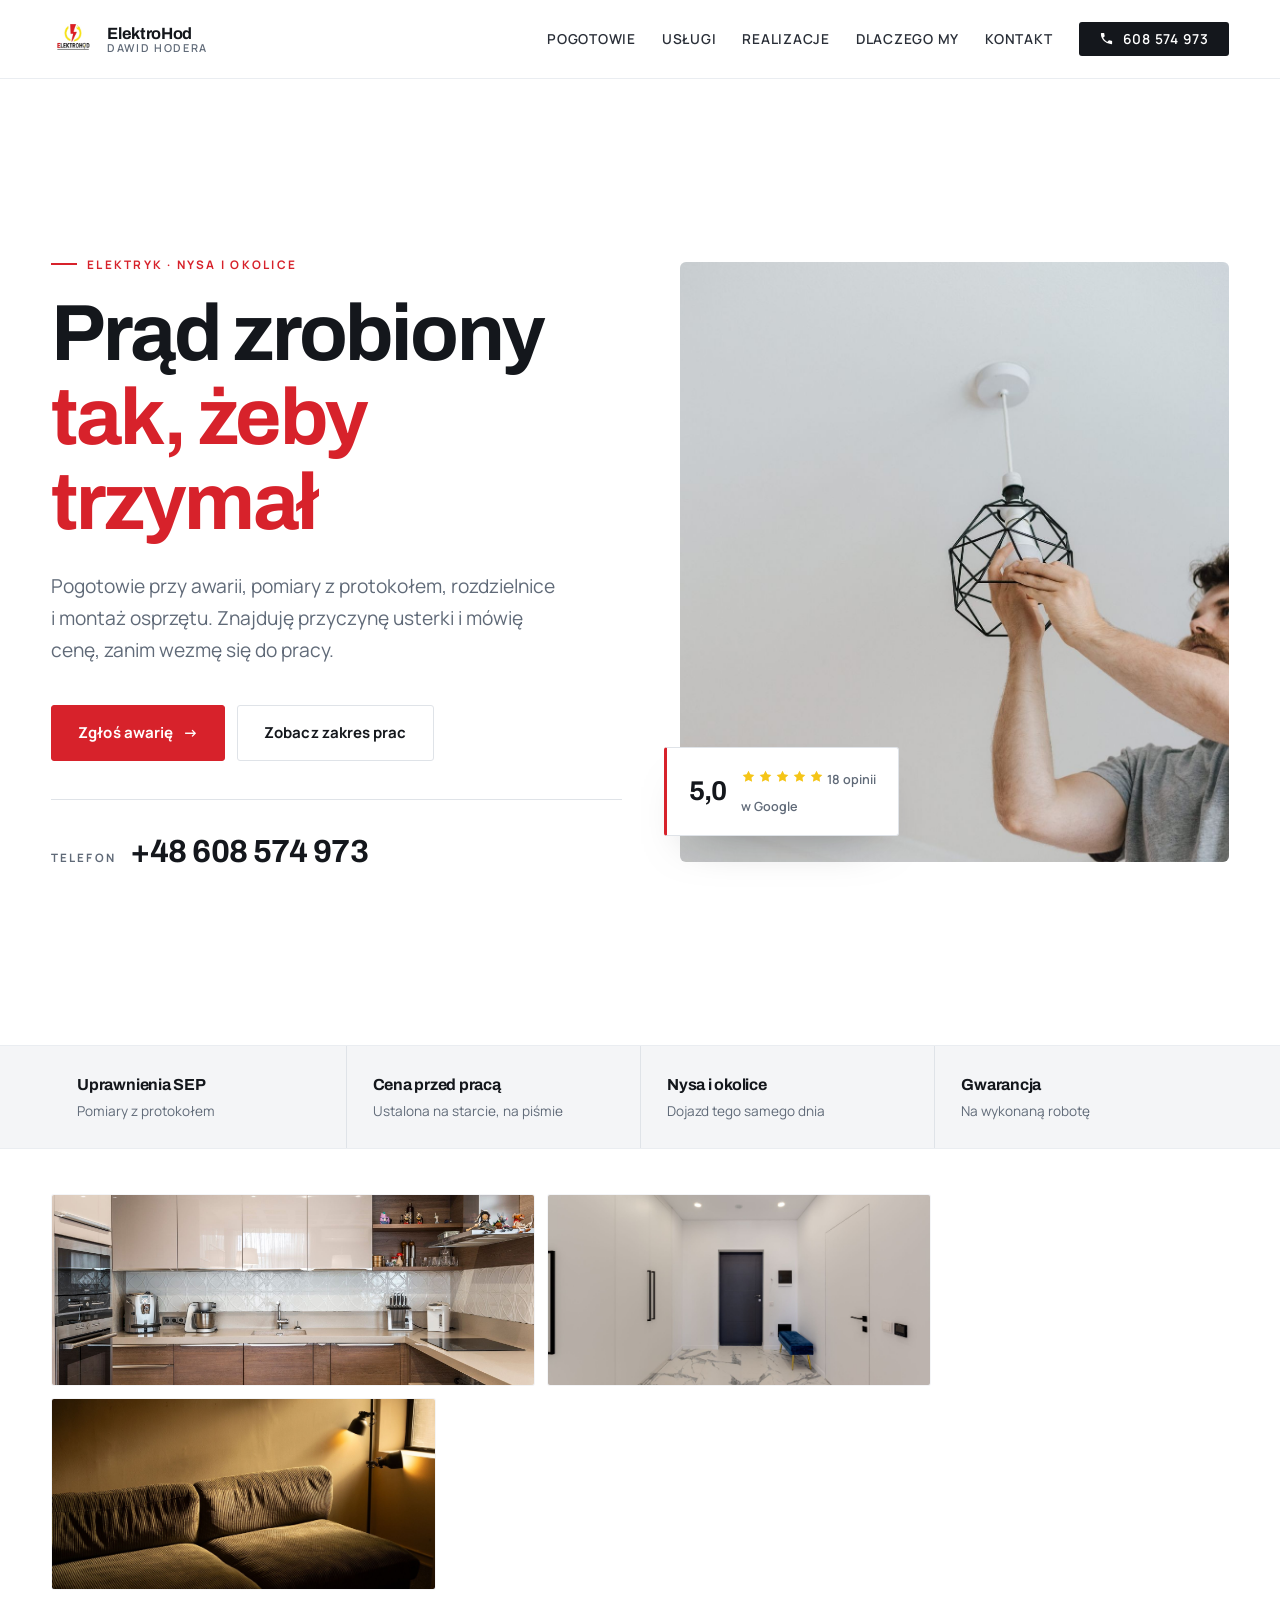
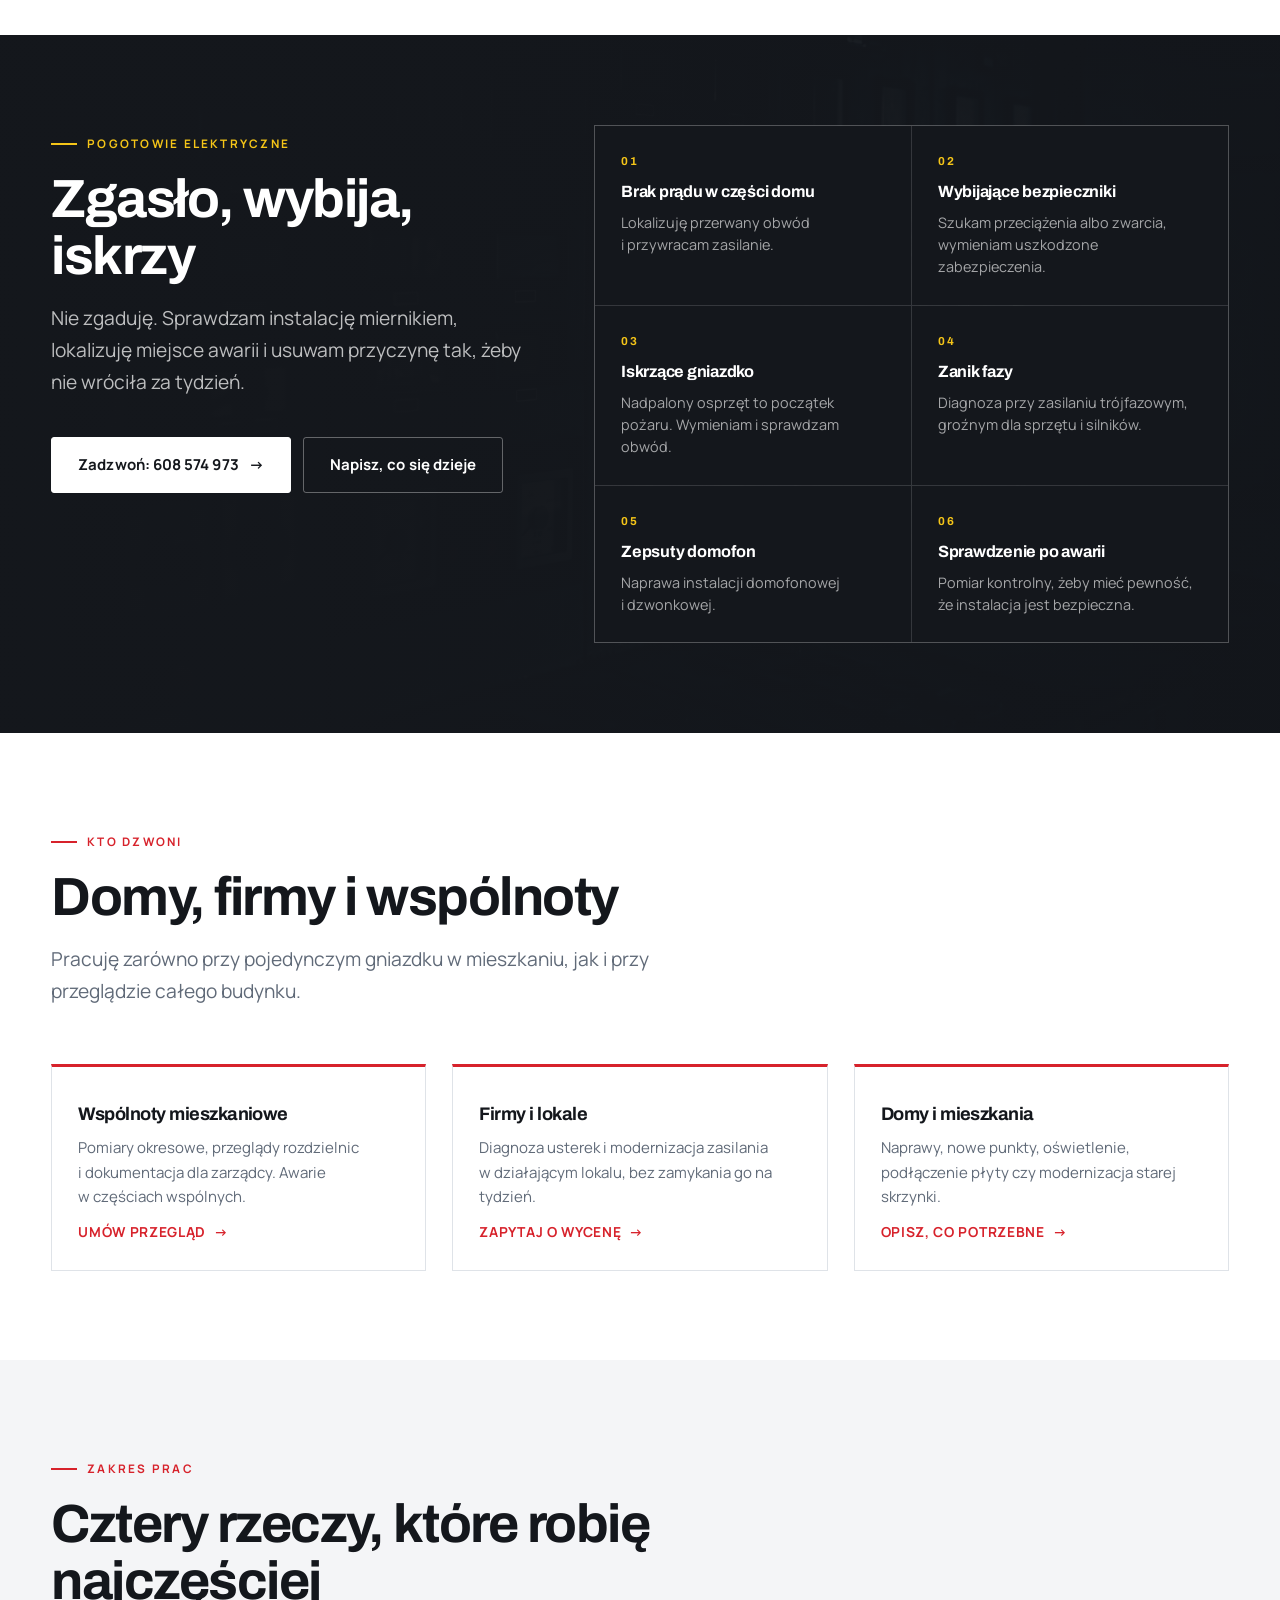
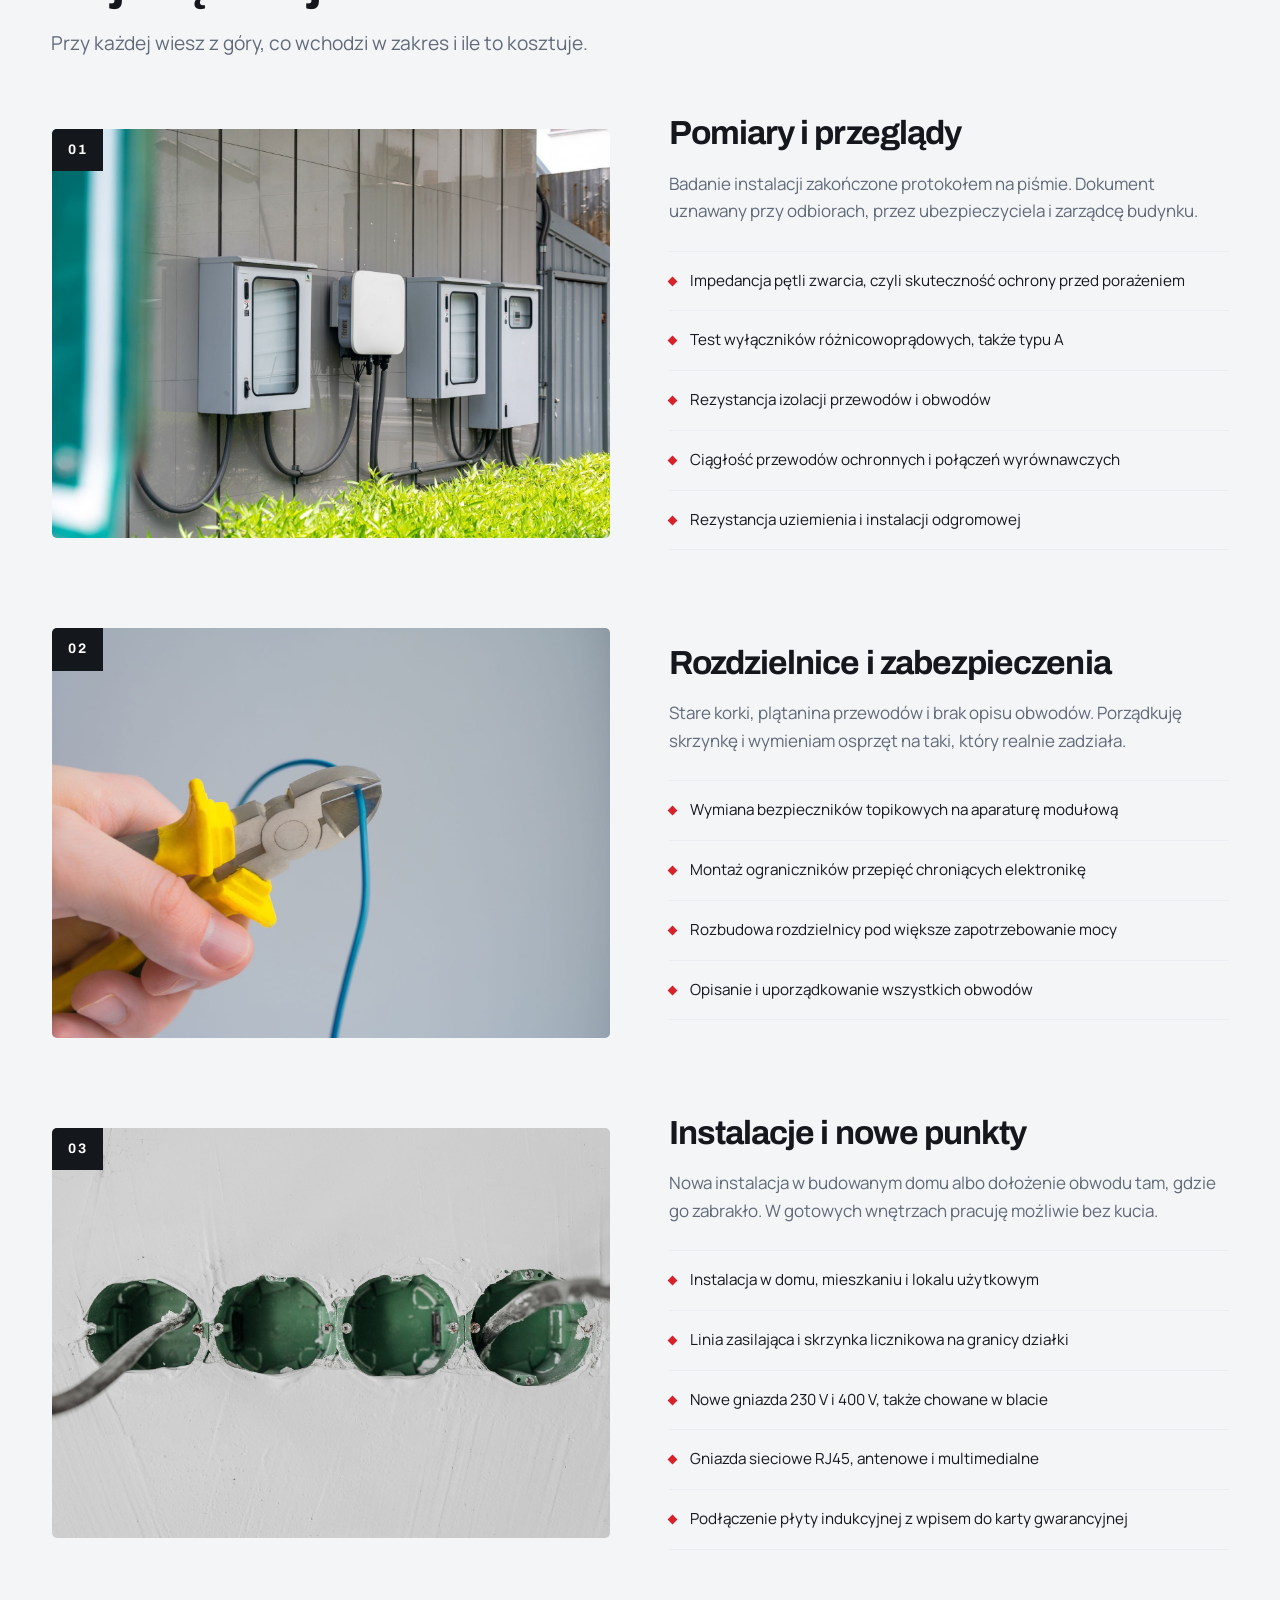
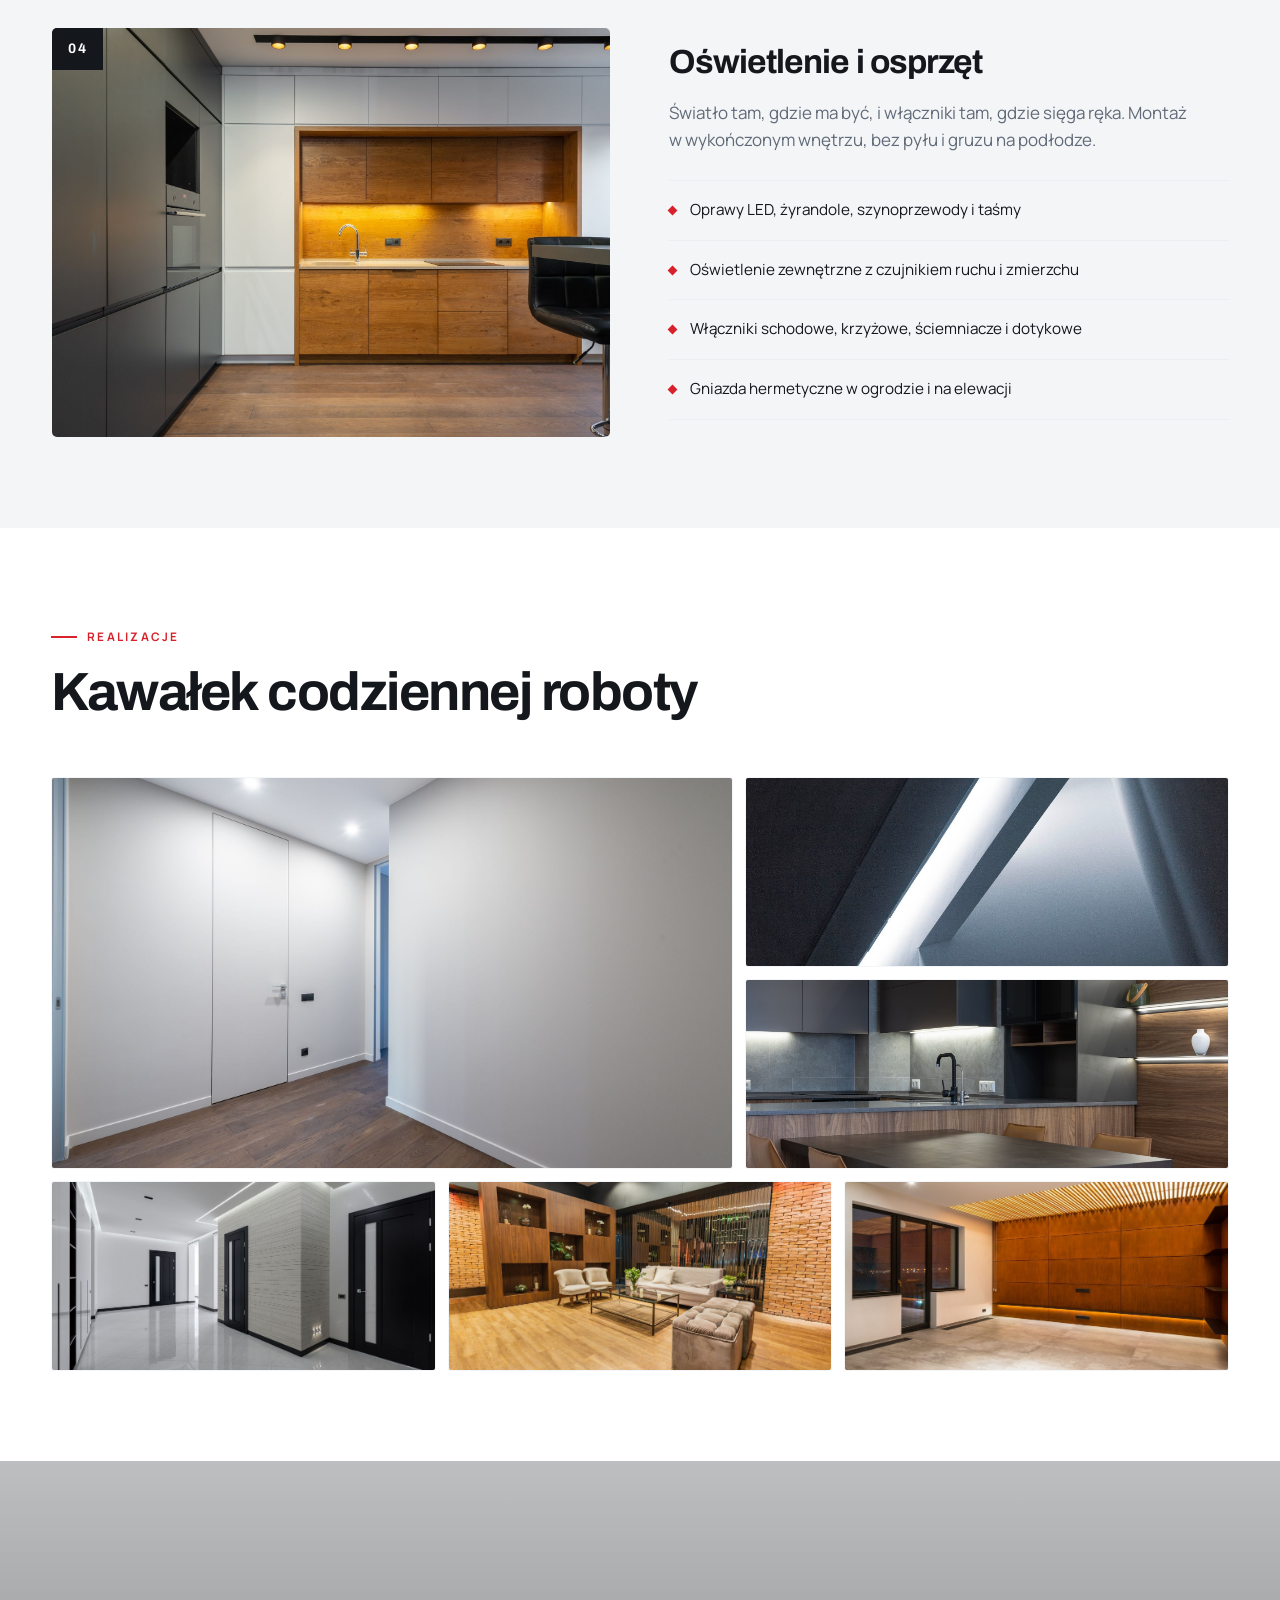
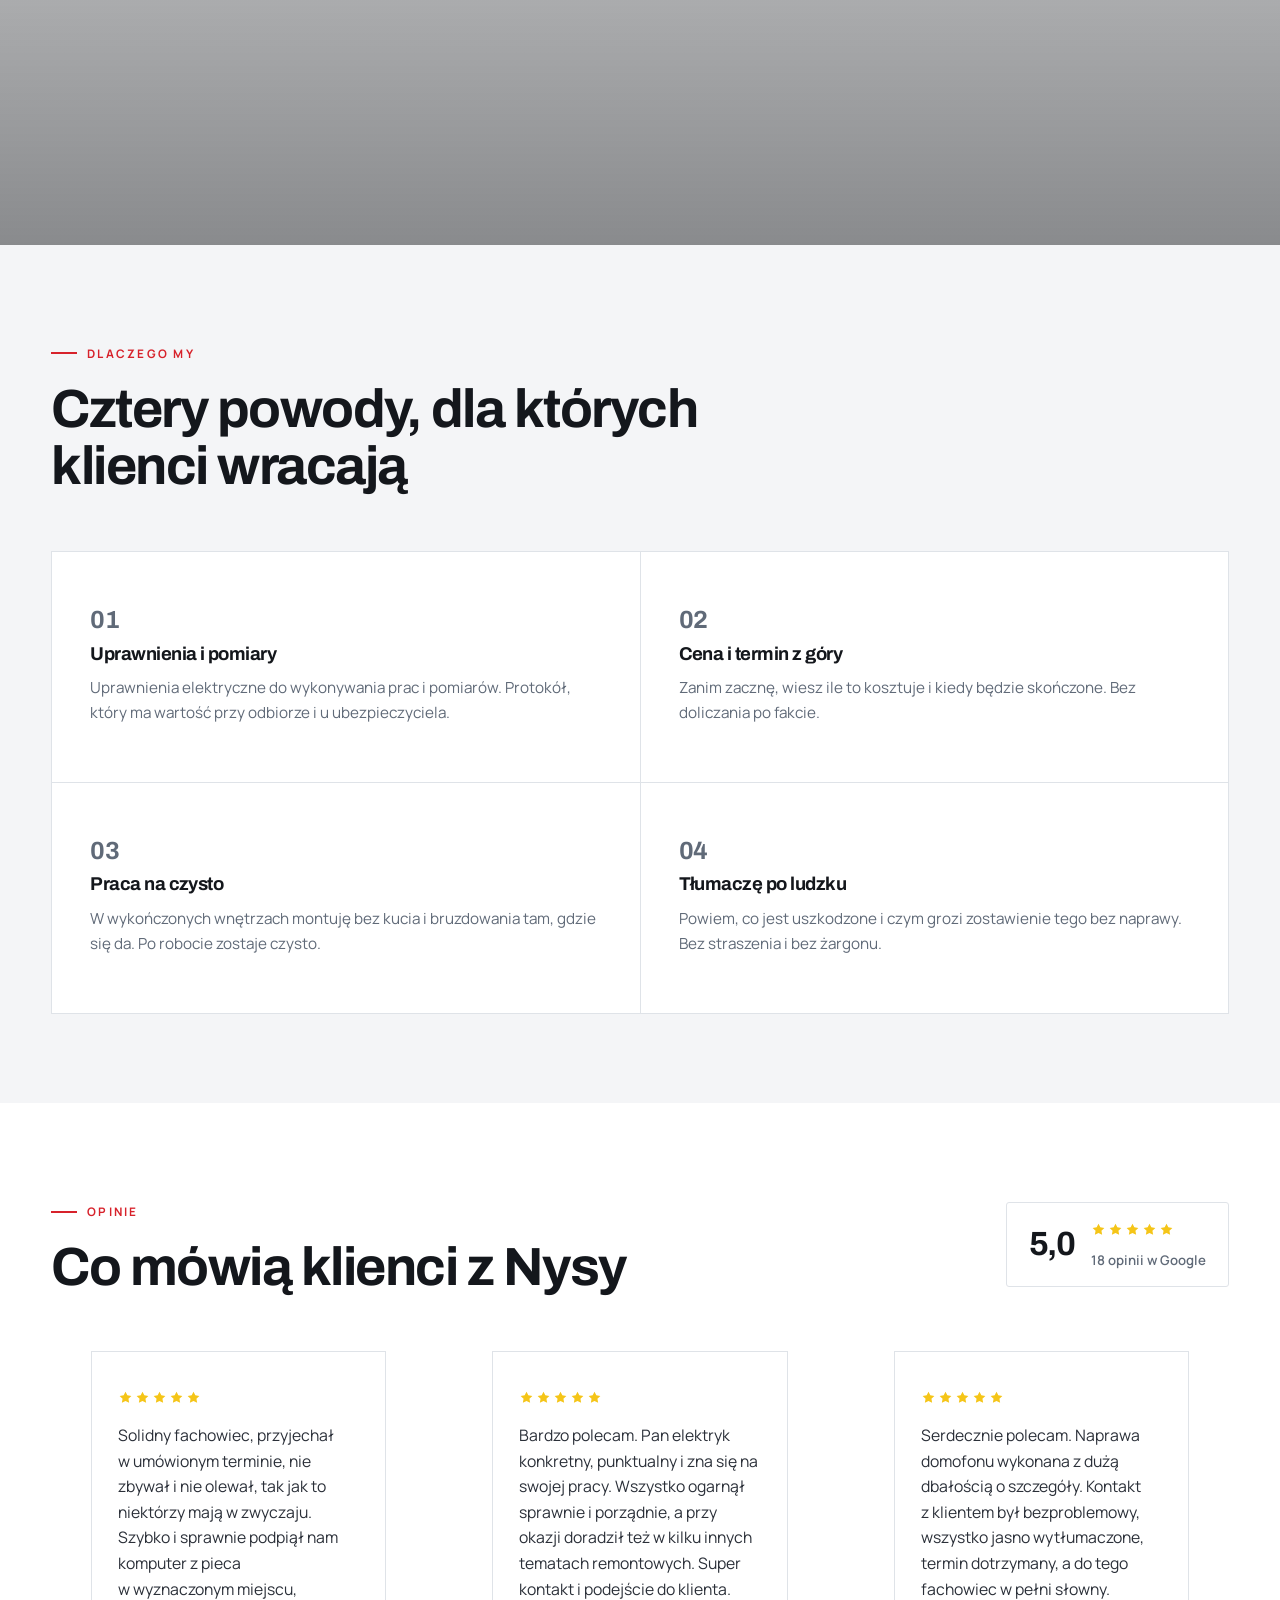
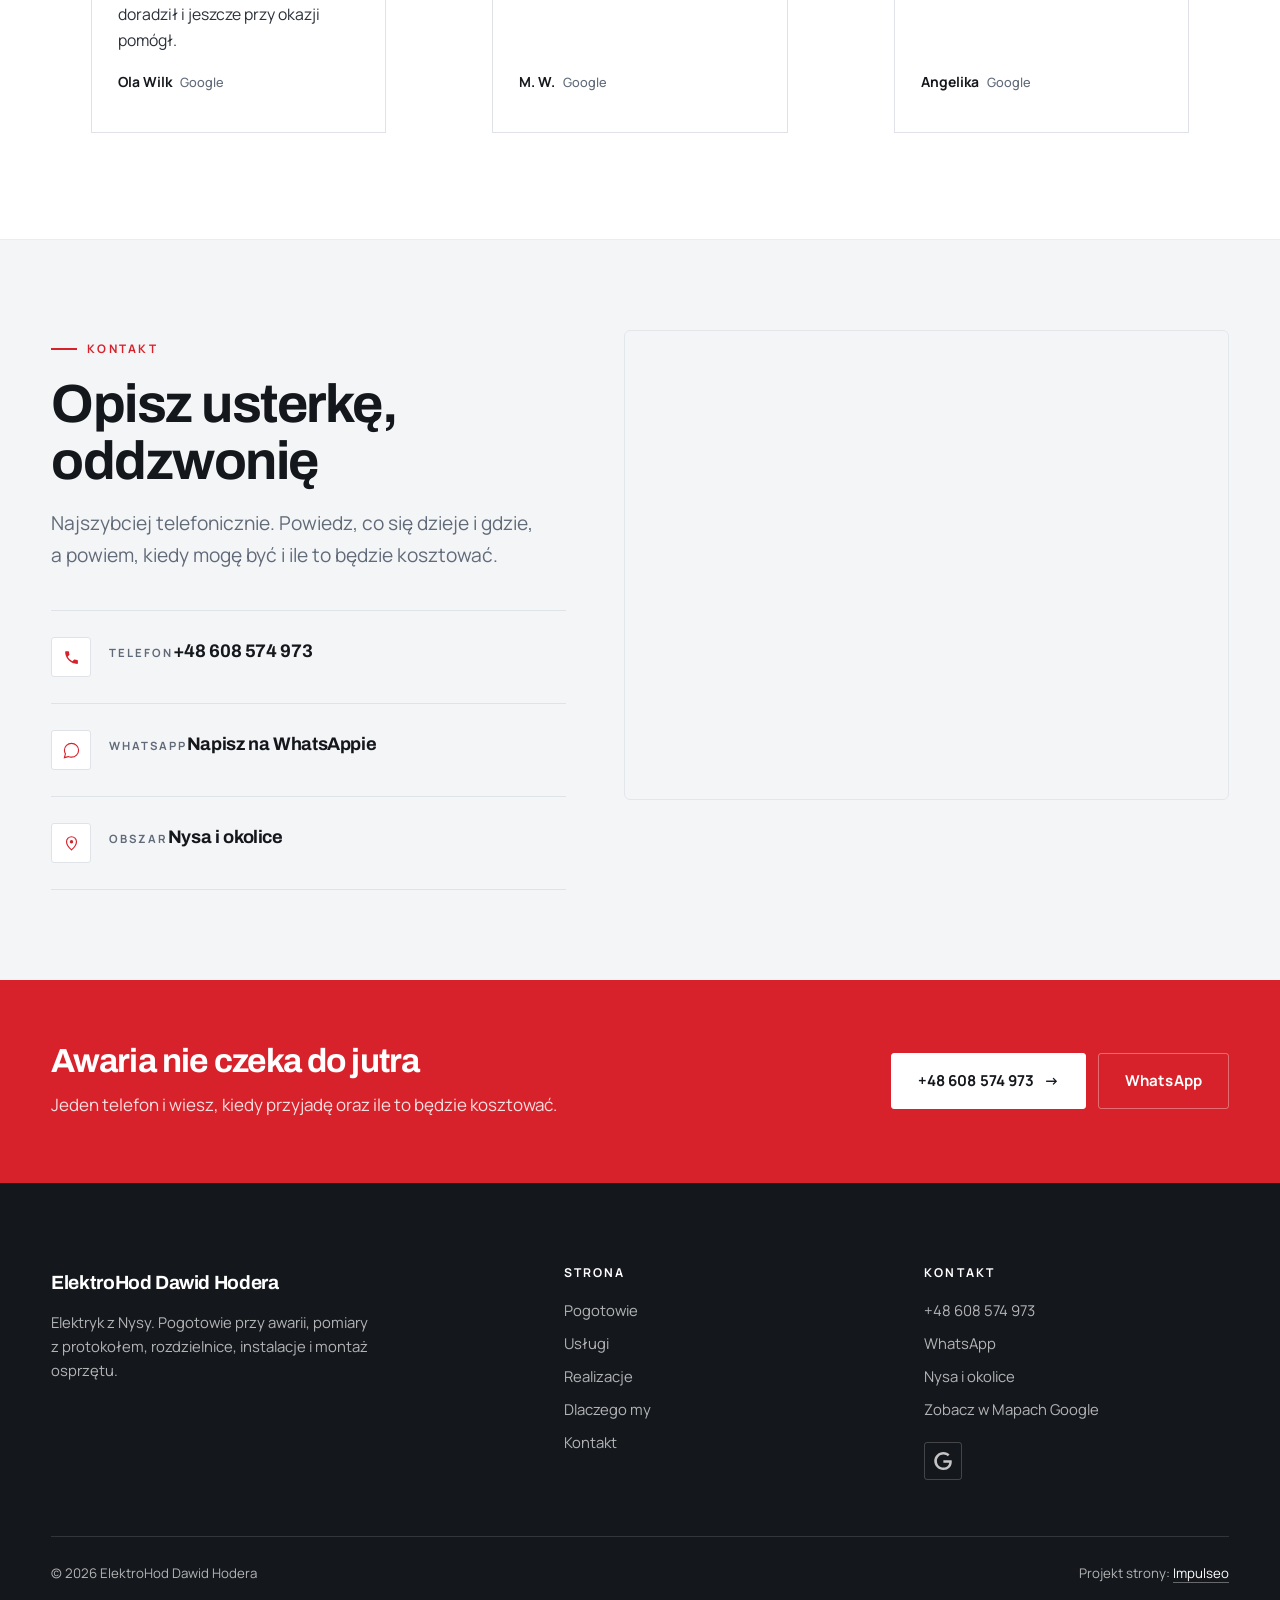
==== commit b371469a: "Zmiana nazwy klasy kolidujacej z bramka hover" ====
--- a/index.html
+++ b/index.html
@@ -155,7 +155,7 @@
       <h2 class="h-lg">Cztery rzeczy, które robię najczęściej</h2>
       <p class="lead">Przy każdej wiesz z góry, co wchodzi w zakres i ile to kosztuje.</p>
     </div>
-    <div class="svc">
+    <div class="uslugi">
 
       <article class="svc-row reveal">
         <div class="svc-art"><span class="svc-num">01</span><img src="img/s-pomiary.jpg" alt="Szafki rozdzielcze na elewacji budynku" loading="lazy" width="1880" height="1253"></div>
--- a/assets/styles.css
+++ b/assets/styles.css
@@ -62,7 +62,7 @@
 .kicker.on-dark::before{background:var(--volt)}
 
 /* ---------- przyciski ---------- */
-.btn,.who-card,.rev,.why-item,.sos-list li,.nav-cta,.svc-num,.f-soc .soc,.ct-row .ic{
+.btn,.who-card,.rev,.why-item,.sos-list li,.nav-cta,.f-soc .soc,.ct-row .ic,.svc-art,.gal a{
   transition:background-color .5s var(--ease),color .5s var(--ease),border-color .5s var(--ease),box-shadow .5s var(--ease);
 }
 .btn{
@@ -105,11 +105,12 @@
 }
 .nav-links > a:hover::after{transform:scaleX(1)}
 .nav-cta{
-  display:inline-flex;align-items:center;gap:9px;background:var(--ink);color:#fff;
+  display:inline-flex;align-items:center;gap:9px;background-color:#14171c;color:#ffffff;
   padding:12px 20px;border-radius:var(--r-sm);font-weight:700;font-size:.9rem;letter-spacing:.01em;
   transition:background .5s var(--ease);
 }
-.nav-cta:hover{background:var(--accent)}
+.nav-links > a.nav-cta{color:#ffffff}
+.nav-links > a.nav-cta:hover{background-color:var(--accent);border-color:var(--accent);color:#ffffff}
 .nav-cta::after{display:none}
 .nav-tgl{display:none;background:none;border:0;padding:8px;cursor:pointer}
 .nav-tgl span{display:block;width:24px;height:2px;background:var(--ink);margin:5px 0;transition:.3s var(--ease)}
@@ -210,14 +211,16 @@
 .who-card:hover .go .arr{transform:translateX(5px)}
 
 /* ---------- usługi (naprzemienne bloki) ---------- */
-.svc{display:grid;gap:clamp(46px,6vw,96px)}
+.uslugi{display:grid;gap:clamp(46px,6vw,96px)}
 .svc-row{display:grid;grid-template-columns:1fr 1fr;gap:clamp(30px,4.5vw,70px);align-items:center}
 .svc-row:nth-child(even) .svc-art{order:-1}
-.svc-art{position:relative;overflow:hidden;border-radius:var(--r-md)}
+.svc-art{position:relative;overflow:hidden;border-radius:var(--r-md);background-color:var(--paper-2);border:1.5px solid transparent}
+.svc-art:hover{background-color:var(--ink);border-color:var(--ink)}
 .svc-art img{width:100%;height:clamp(300px,32vw,430px);object-fit:cover;transition:transform 1.4s var(--ease),filter 1.4s var(--ease)}
 .svc-art:hover img{transform:scale(1.05);filter:brightness(1.05)}
 .svc-num{
-  position:absolute;top:0;left:0;background:var(--ink);color:#fff;z-index:2;
+  position:absolute;top:0;left:0;background-color:#14171c;color:#fff;z-index:2;
+  border:1.5px solid #14171c;pointer-events:none;user-select:none;
   font-family:var(--font-display);font-weight:700;font-size:.86rem;letter-spacing:.1em;
   padding:9px 15px;
 }
@@ -235,7 +238,8 @@
 
 /* ---------- realizacje ---------- */
 .gal{display:grid;grid-template-columns:repeat(12,1fr);gap:12px;grid-auto-rows:190px}
-.gal a{overflow:hidden;border-radius:var(--r-sm);position:relative;display:block}
+.gal a{overflow:hidden;border-radius:var(--r-sm);position:relative;display:block;background-color:var(--paper-2);border:1.5px solid transparent}
+.gal a:hover{background-color:var(--ink);border-color:var(--ink)}
 .gal img{width:100%;height:100%;object-fit:cover;transition:transform 1.4s var(--ease),filter 1.4s var(--ease)}
 .gal a:hover img{transform:scale(1.05);filter:brightness(1.06)}
 .g-a{grid-column:span 7;grid-row:span 2}
@@ -254,8 +258,8 @@
 }
 .why-item:hover{background:var(--paper-2)}
 .why-item .n{
-  font-family:var(--font-display);font-size:2.4rem;font-weight:700;letter-spacing:-.04em;
-  color:#aab2bd;line-height:1;
+  font-family:var(--font-display);font-size:1.55rem;font-weight:700;letter-spacing:-.02em;
+  color:var(--muted);line-height:1;
 }
 .why-item h3{font-size:1.16rem}
 .why-item p{color:var(--muted);font-size:.955rem}
@@ -403,4 +407,4 @@
 }
 .f-soc .soc:hover{background:#fff;color:var(--ink);border-color:#fff}
 
-.svc-art:hover .svc-num{background:var(--accent)}
+.svc-art:hover .svc-num{background-color:var(--accent);border-color:var(--accent);transition:background-color .5s var(--ease),border-color .5s var(--ease)}
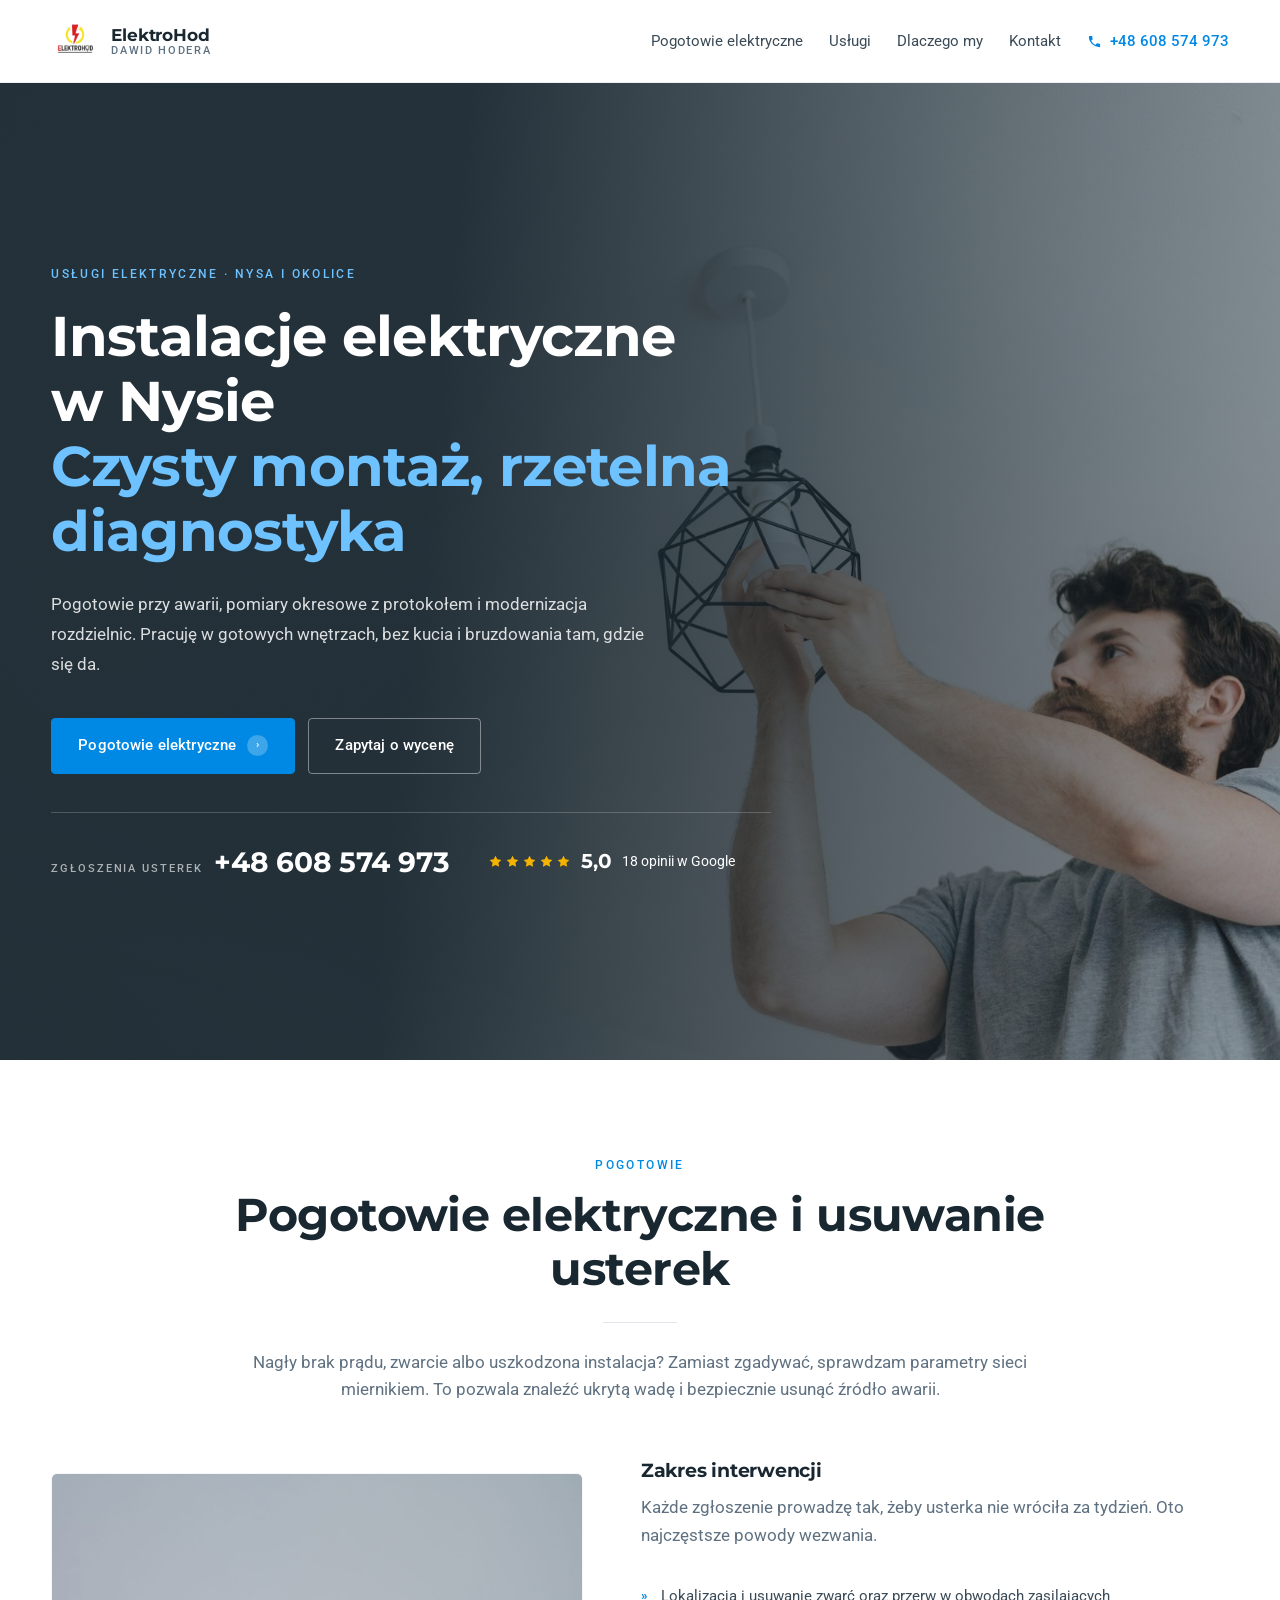
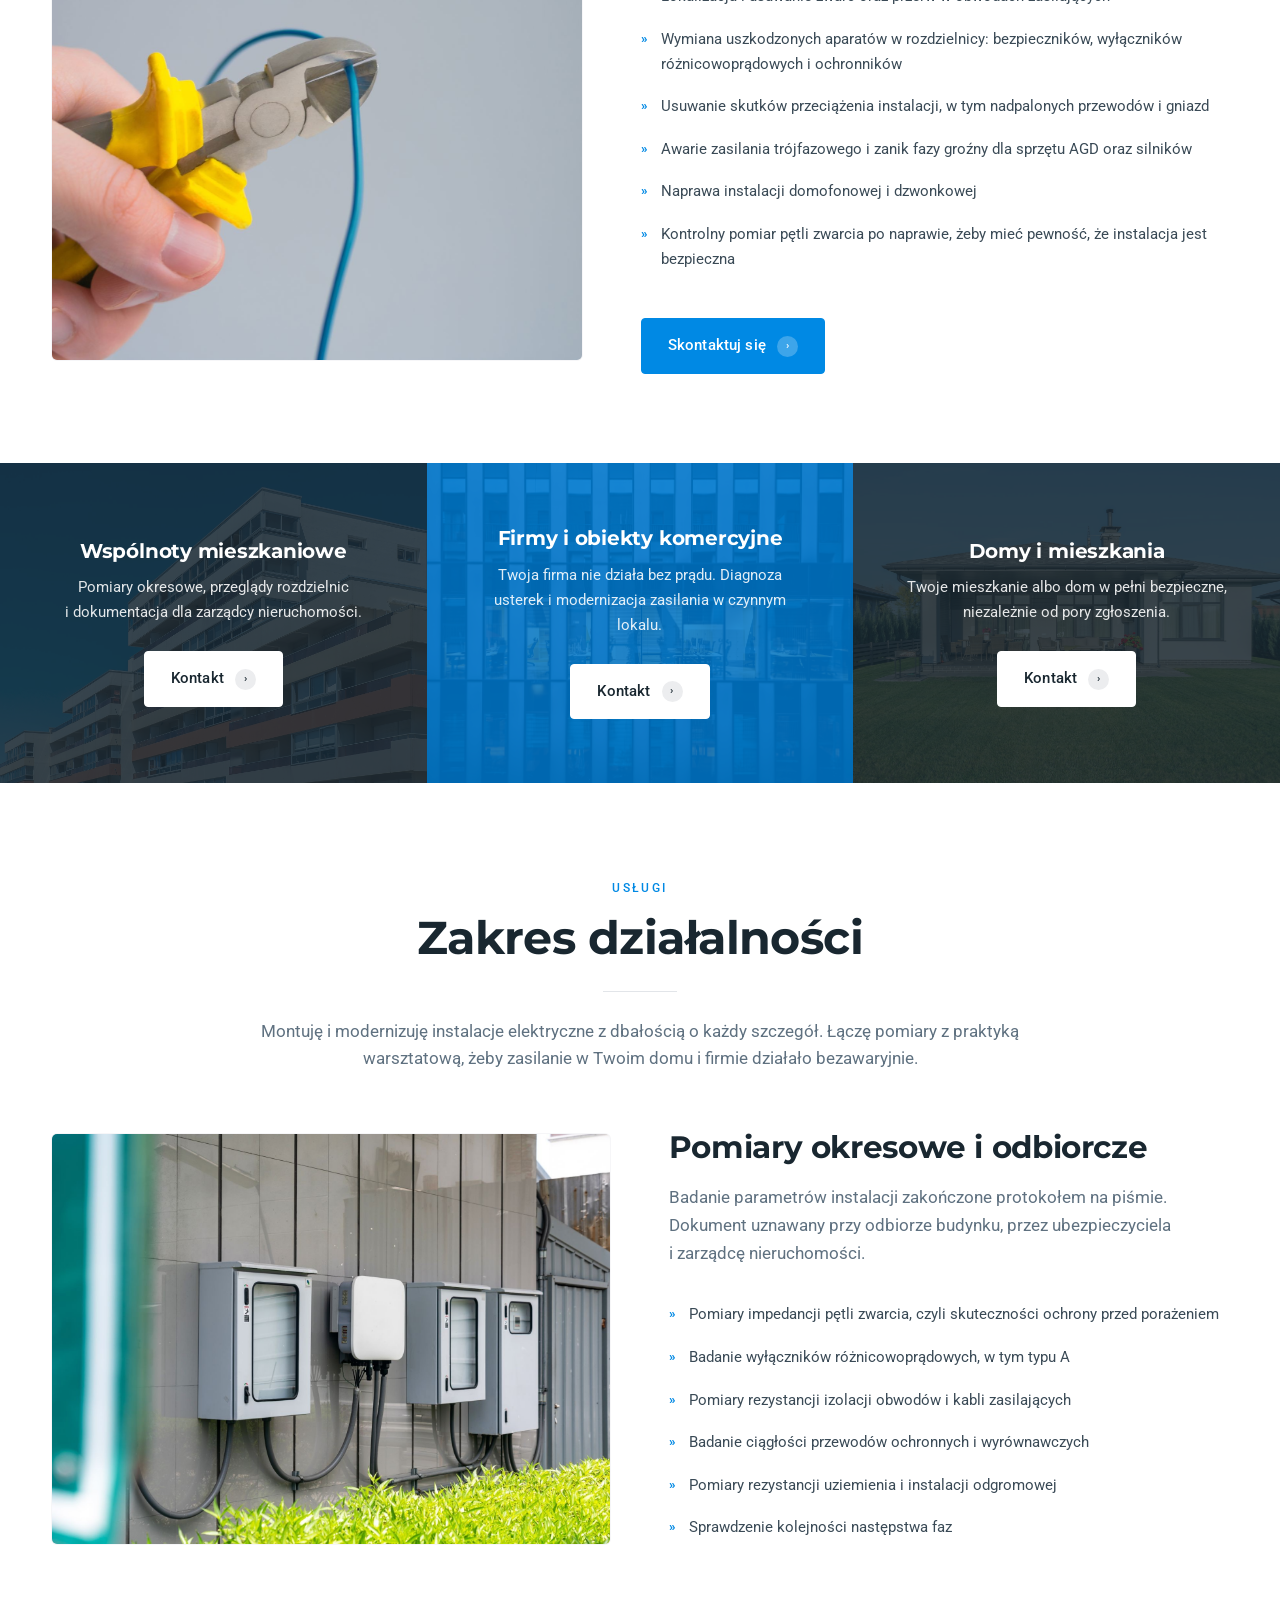
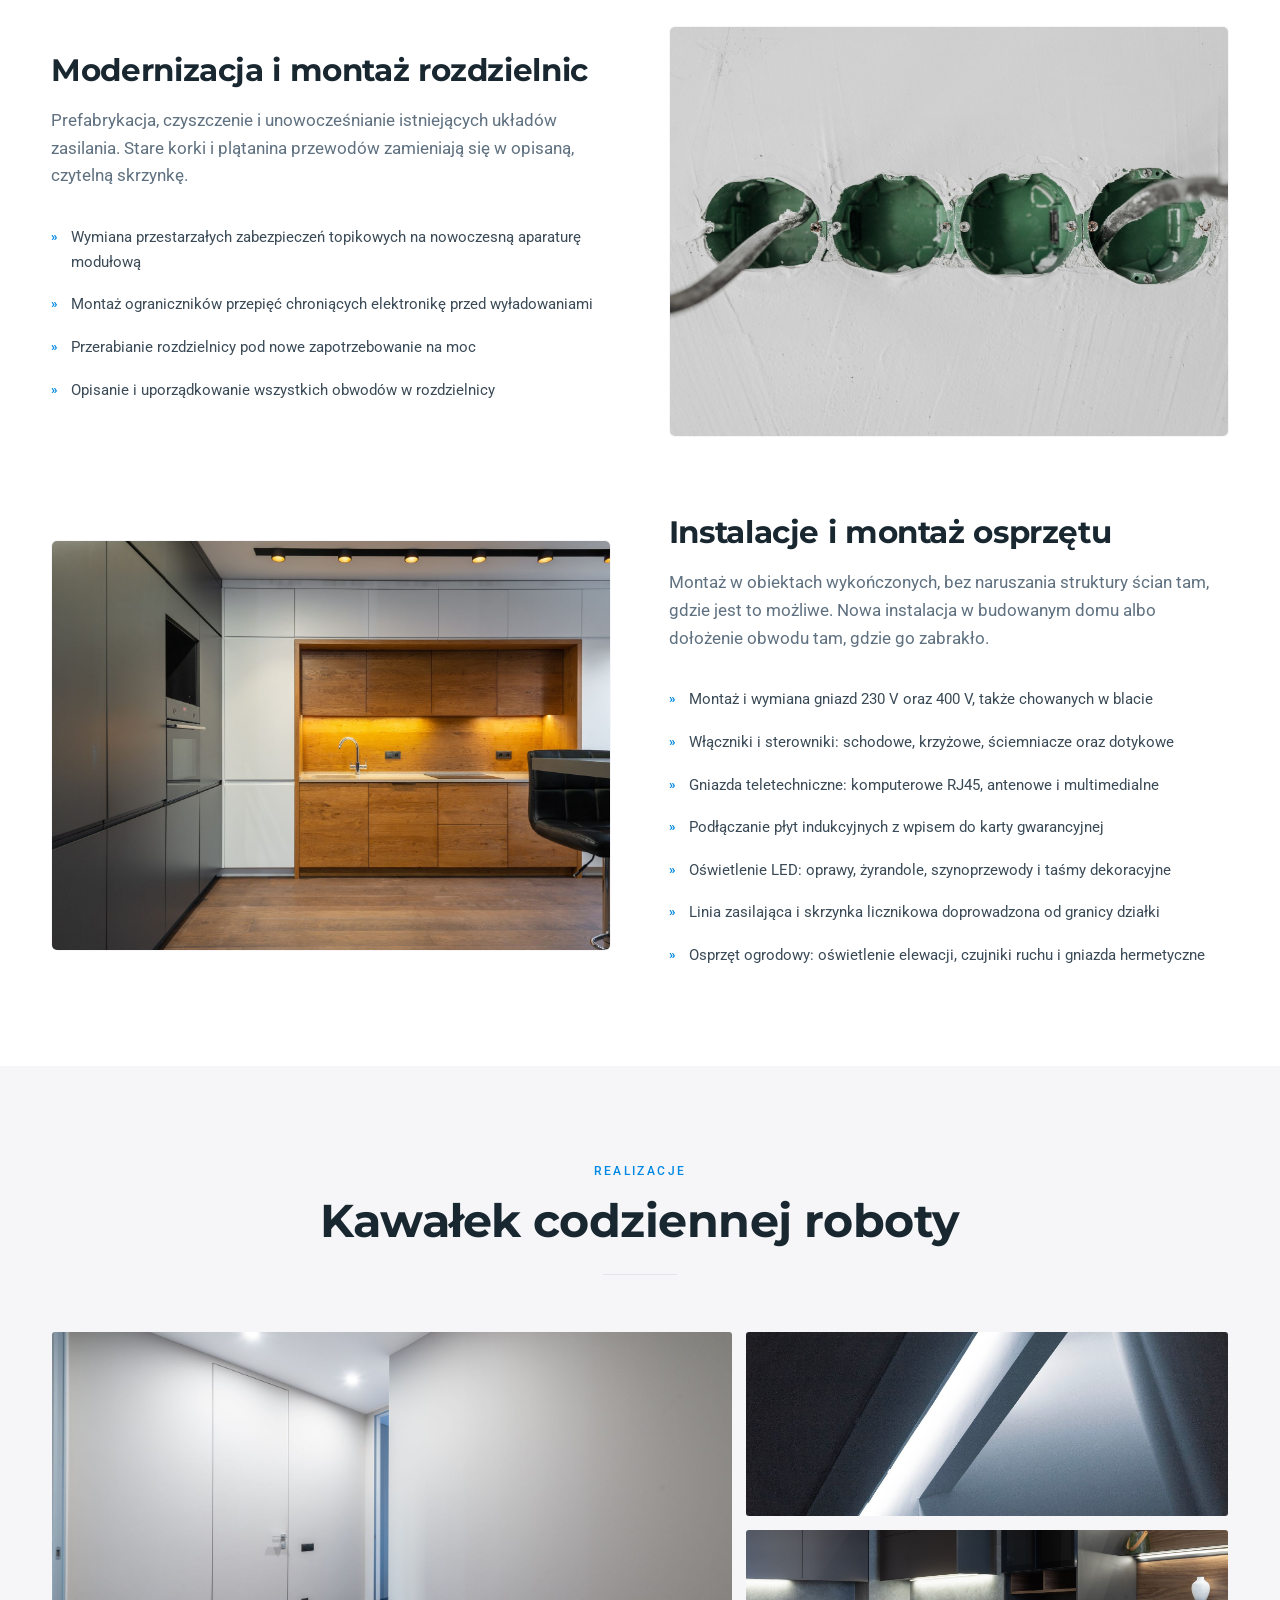
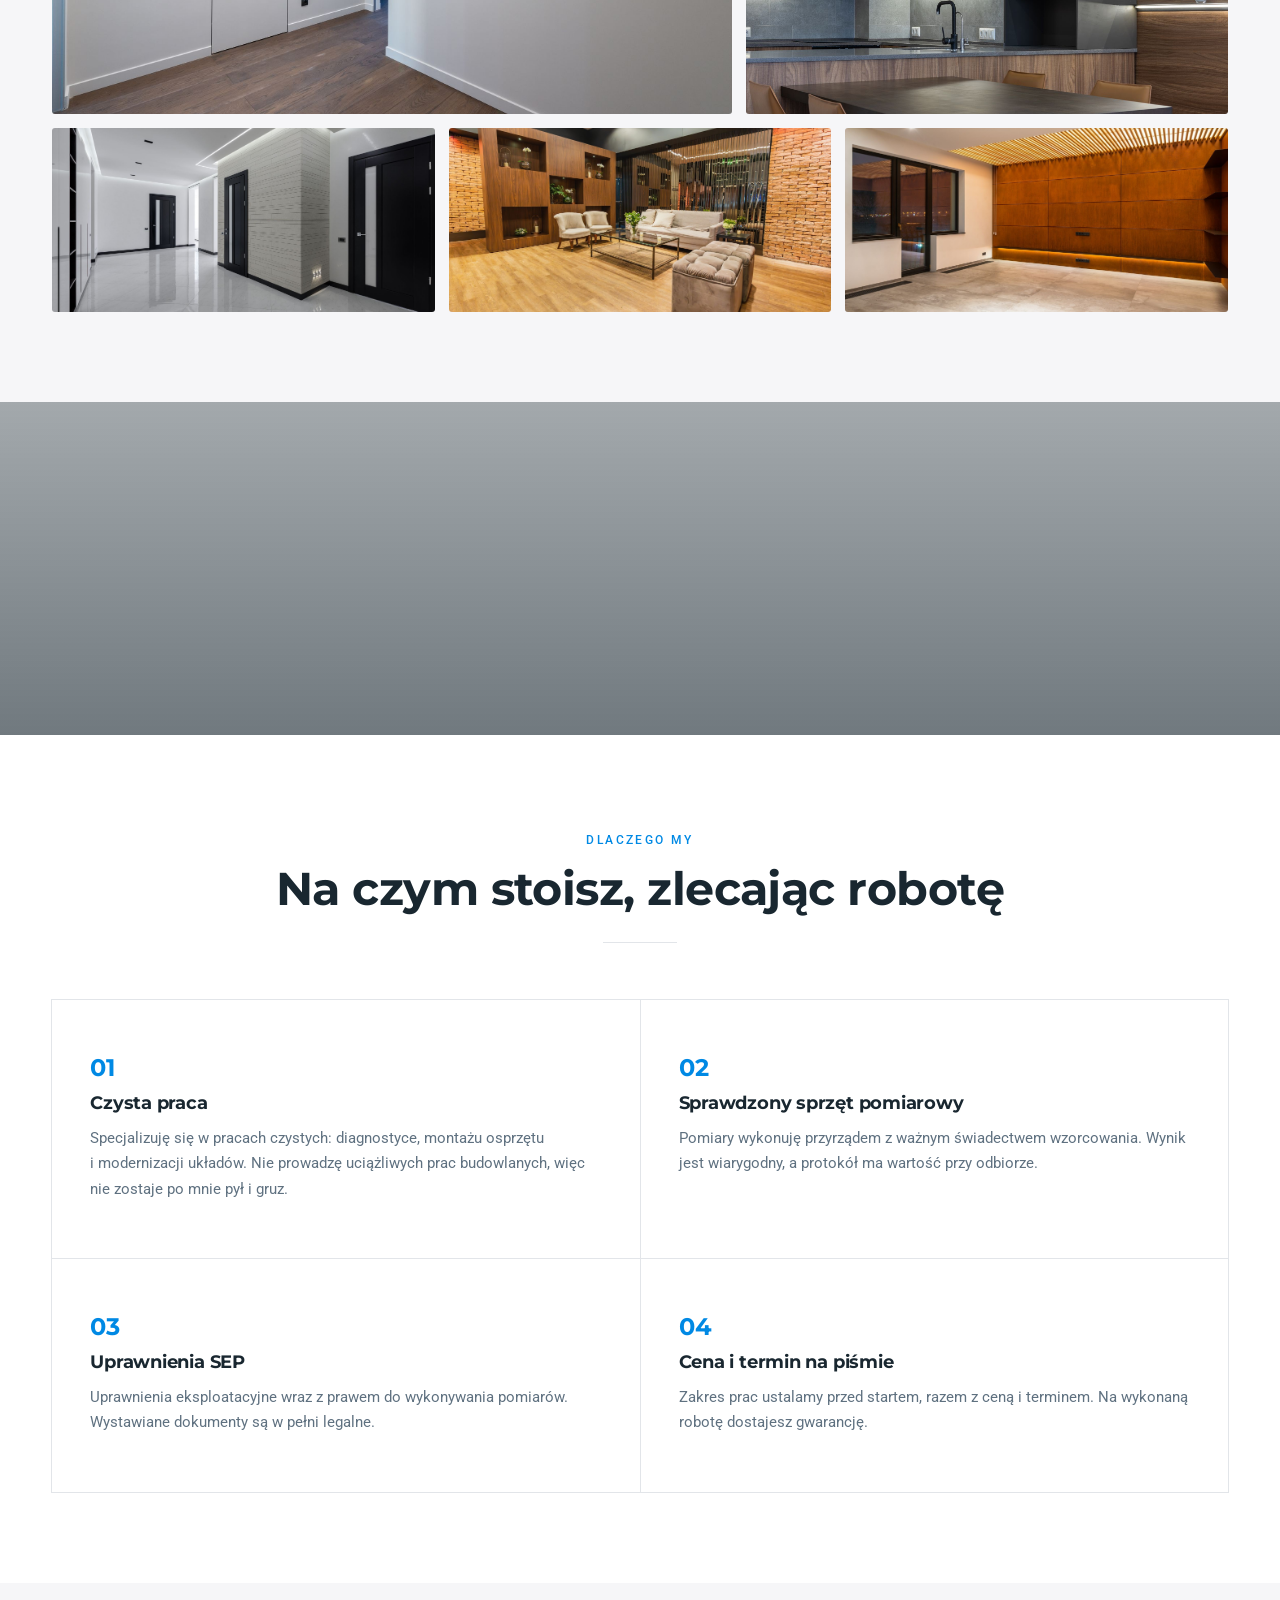
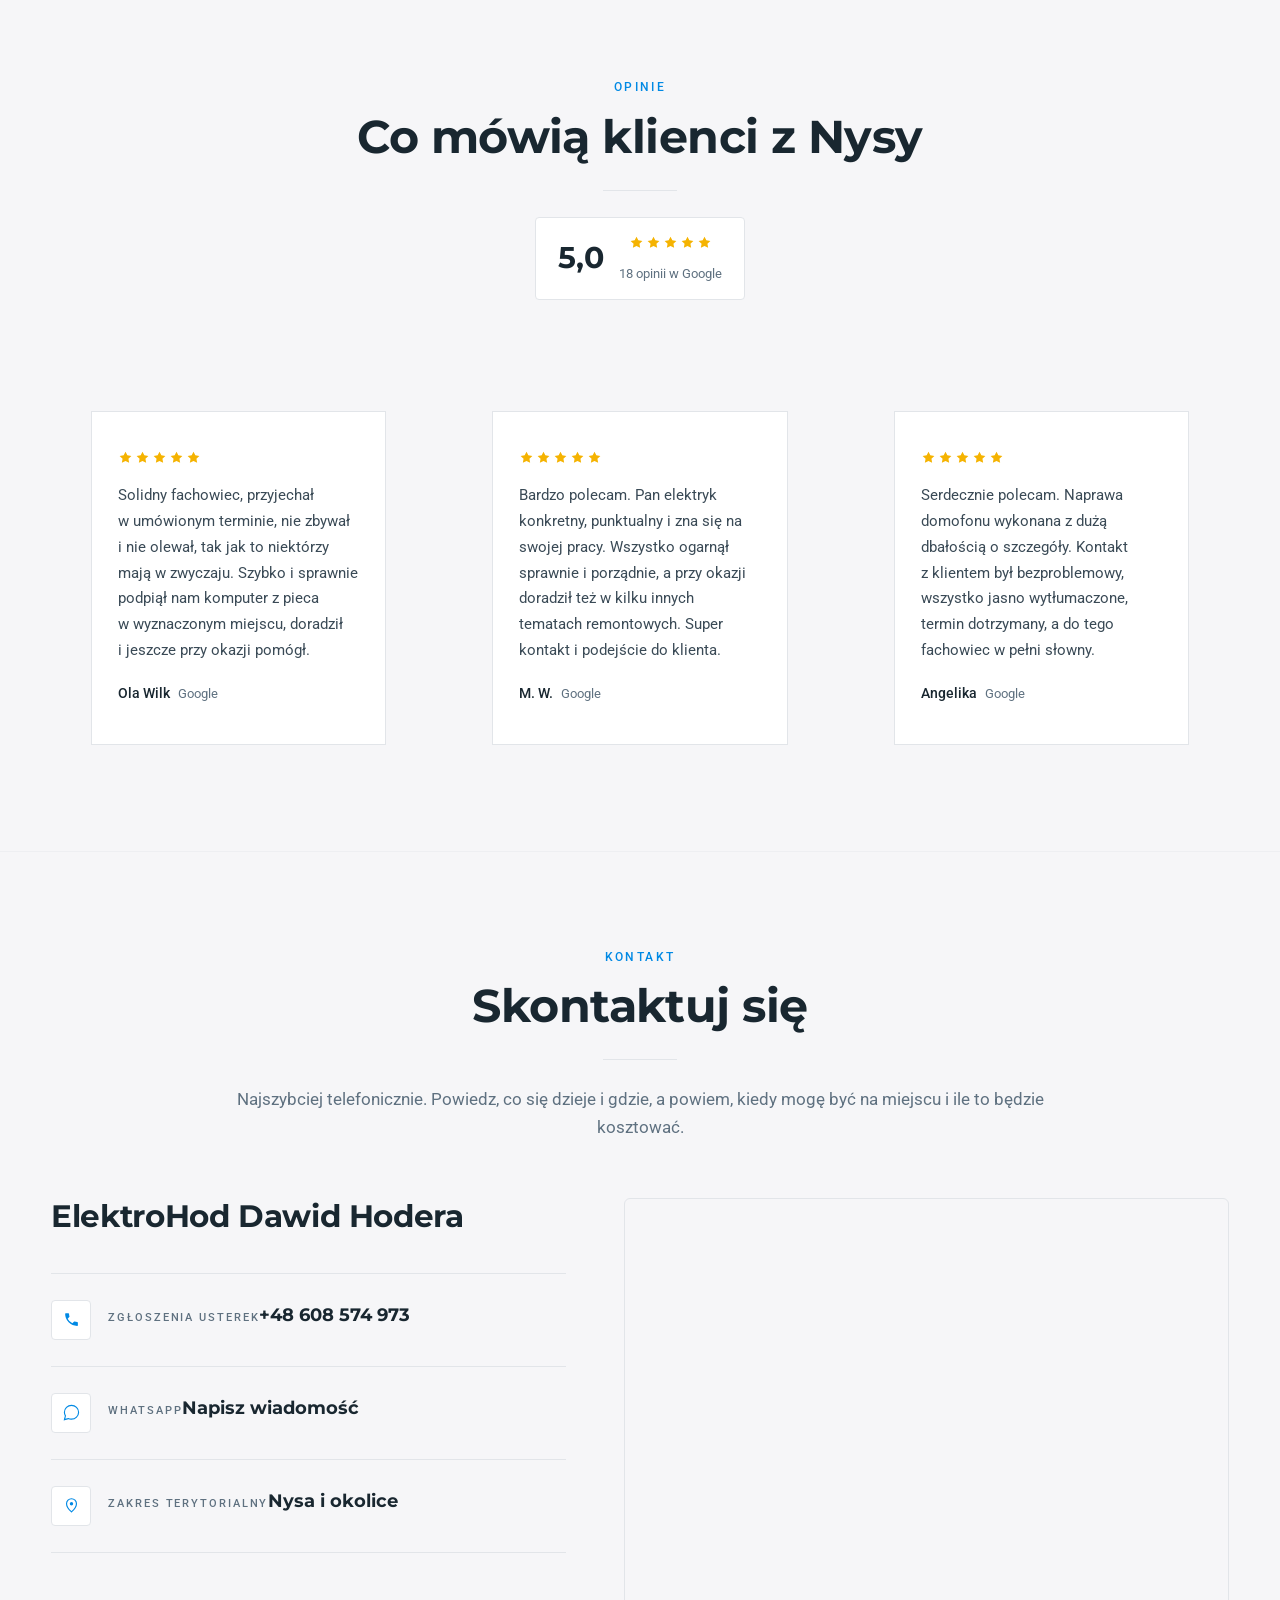
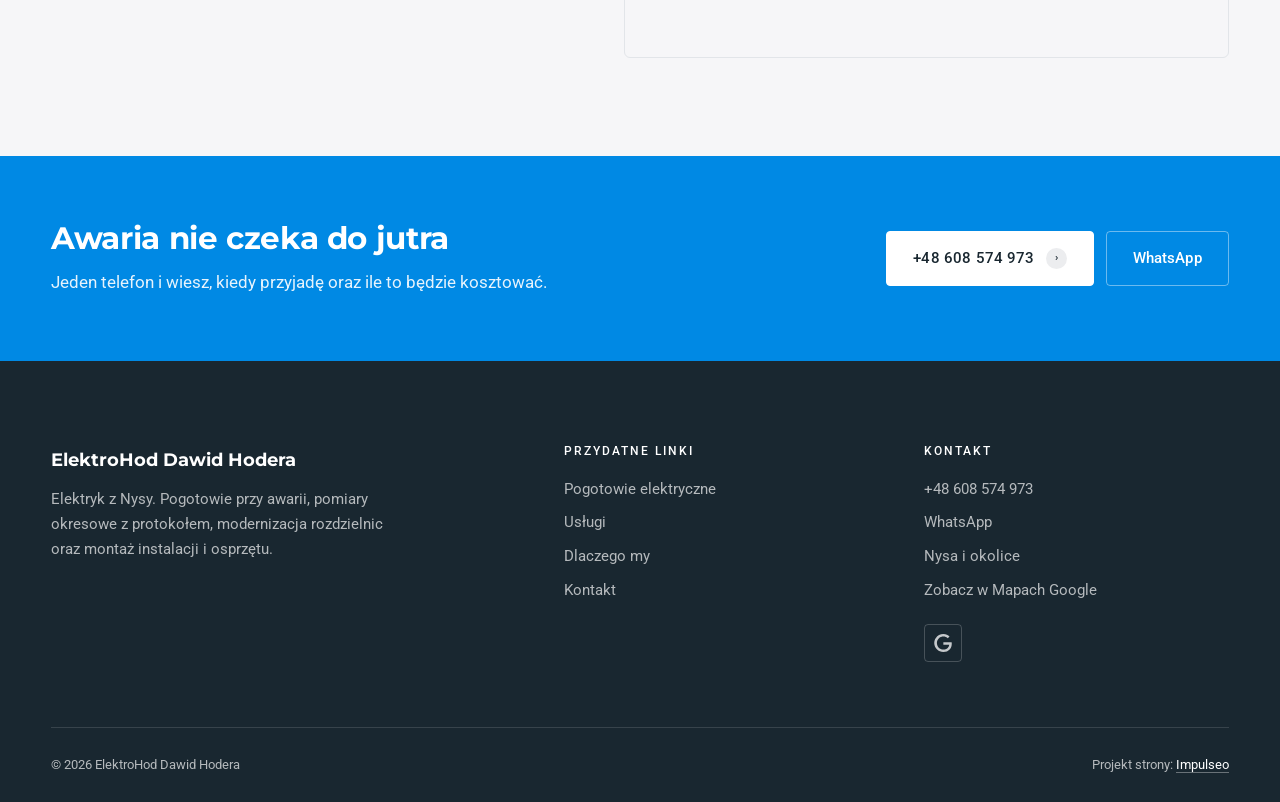
==== commit 8939e18d: "Wyglad dociagniety do referencji: granat + blekit, wysrodkowane naglowki, kafle klientow, listy ze s" ====
--- a/index.html
+++ b/index.html
@@ -17,13 +17,12 @@
 <meta property="og:image:width" content="1200">
 <meta property="og:image:height" content="630">
 <meta name="twitter:card" content="summary_large_image">
-<meta name="theme-color" content="#14171c">
+<meta name="theme-color" content="#192730">
 <script type="application/ld+json">{"@context":"https://schema.org","@type":"Electrician","name":"ElektroHod Dawid Hodera","url":"https://impulseo-pl.github.io/elektrohod-dawid-hodera/","telephone":"+48608574973","image":"https://impulseo-pl.github.io/elektrohod-dawid-hodera/img/og.jpg","areaServed":"Nysa","aggregateRating":{"@type":"AggregateRating","ratingValue":"5","reviewCount":"18"},"sameAs":["https://maps.google.com/?cid=8569850532800082262"]}</script>
 <link rel="preconnect" href="https://fonts.googleapis.com">
 <link rel="preconnect" href="https://fonts.gstatic.com" crossorigin>
-<link href="https://fonts.googleapis.com/css2?family=Archivo:wght@600;700;800&family=Manrope:wght@400;500;600;700&display=swap" rel="stylesheet">
-<link rel="stylesheet" href="assets/styles.css?v=custom-1">
-<meta name="nb-deploy" content="7d146649f4f0">
+<link href="https://fonts.googleapis.com/css2?family=Montserrat:wght@500;600;700&family=Roboto:wght@300;400;500;700&display=swap" rel="stylesheet">
+<link rel="stylesheet" href="assets/styles.css?v=ref-1">
 </head>
 <body>
 
@@ -34,14 +33,13 @@
       <span class="brand-txt"><b>ElektroHod</b><span>Dawid Hodera</span></span>
     </a>
     <nav class="nav-links" id="menu">
-      <a href="#pogotowie">Pogotowie</a>
+      <a href="#pogotowie">Pogotowie elektryczne</a>
       <a href="#uslugi">Usługi</a>
-      <a href="#realizacje">Realizacje</a>
       <a href="#dlaczego">Dlaczego my</a>
       <a href="#kontakt">Kontakt</a>
       <a href="tel:+48608574973" class="nav-cta">
         <svg width="15" height="15" viewBox="0 0 24 24" fill="none" aria-hidden="true"><path d="M6.6 10.8a15.5 15.5 0 0 0 6.6 6.6l2.2-2.2a1 1 0 0 1 1-.24 11.4 11.4 0 0 0 3.6.58 1 1 0 0 1 1 1V20a1 1 0 0 1-1 1A17 17 0 0 1 3 4a1 1 0 0 1 1-1h3.5a1 1 0 0 1 1 1c0 1.25.2 2.46.58 3.6a1 1 0 0 1-.25 1l-2.23 2.2Z" fill="currentColor"/></svg>
-        608 574 973
+        +48 608 574 973
       </a>
     </nav>
     <button class="nav-tgl" id="tgl" aria-label="Menu" aria-expanded="false"><span></span><span></span><span></span></button>
@@ -51,179 +49,159 @@
 <main id="top">
 
 <section class="hero">
-  <div class="wrap hero-grid">
+  <div class="hero-bg">
+    <img src="img/hero.jpg" alt="Montaż oświetlenia w mieszkaniu" fetchpriority="high" width="1880" height="1253">
+  </div>
+  <div class="wrap">
     <div class="hero-copy">
-      <span class="kicker">Elektryk · Nysa i okolice</span>
-      <h1 class="h-xl">Prąd zrobiony<em>tak, żeby trzymał</em></h1>
-      <p class="lead">Pogotowie przy awarii, pomiary z protokołem, rozdzielnice i montaż osprzętu. Znajduję przyczynę usterki i mówię cenę, zanim wezmę się do pracy.</p>
+      <span class="kicker on-dark">Usługi elektryczne · Nysa i okolice</span>
+      <h1 class="h-xl">Instalacje elektryczne w Nysie<em>Czysty montaż, rzetelna diagnostyka</em></h1>
+      <p class="lead">Pogotowie przy awarii, pomiary okresowe z protokołem i modernizacja rozdzielnic. Pracuję w gotowych wnętrzach, bez kucia i bruzdowania tam, gdzie się da.</p>
       <div class="hero-cta">
-        <a href="tel:+48608574973" class="btn btn-solid">Zgłoś awarię <span class="arr">→</span></a>
-        <a href="#uslugi" class="btn btn-line">Zobacz zakres prac</a>
-      </div>
-      <a class="hero-phone" href="tel:+48608574973">
-        <span class="lab">Telefon</span>
-        <span class="num">+48 608 574 973</span>
-      </a>
-    </div>
-    <div class="hero-art">
-      <img src="img/hero.jpg" alt="Montaż oświetlenia w mieszkaniu" fetchpriority="high" width="1880" height="1253">
-      <div class="hero-badge">
-        <span class="big">5,0</span>
-        <span>
-          <span class="stars" aria-hidden="true"><svg class="st" width="15" height="15" viewBox="0 0 24 24" aria-hidden="true"><path d="M12 2.6l2.9 5.9 6.5.95-4.7 4.58 1.11 6.47L12 17.44l-5.81 3.06 1.11-6.47L2.6 9.45l6.5-.95L12 2.6Z" fill="currentColor"/></svg><svg class="st" width="15" height="15" viewBox="0 0 24 24" aria-hidden="true"><path d="M12 2.6l2.9 5.9 6.5.95-4.7 4.58 1.11 6.47L12 17.44l-5.81 3.06 1.11-6.47L2.6 9.45l6.5-.95L12 2.6Z" fill="currentColor"/></svg><svg class="st" width="15" height="15" viewBox="0 0 24 24" aria-hidden="true"><path d="M12 2.6l2.9 5.9 6.5.95-4.7 4.58 1.11 6.47L12 17.44l-5.81 3.06 1.11-6.47L2.6 9.45l6.5-.95L12 2.6Z" fill="currentColor"/></svg><svg class="st" width="15" height="15" viewBox="0 0 24 24" aria-hidden="true"><path d="M12 2.6l2.9 5.9 6.5.95-4.7 4.58 1.11 6.47L12 17.44l-5.81 3.06 1.11-6.47L2.6 9.45l6.5-.95L12 2.6Z" fill="currentColor"/></svg><svg class="st" width="15" height="15" viewBox="0 0 24 24" aria-hidden="true"><path d="M12 2.6l2.9 5.9 6.5.95-4.7 4.58 1.11 6.47L12 17.44l-5.81 3.06 1.11-6.47L2.6 9.45l6.5-.95L12 2.6Z" fill="currentColor"/></svg></span>
-          <span class="sub">18 opinii<br>w Google</span>
+        <a href="#pogotowie" class="btn btn-solid">Pogotowie elektryczne <span class="ico" aria-hidden="true">&rsaquo;</span></a>
+        <a href="#kontakt" class="btn btn-ondark">Zapytaj o wycenę</a>
+      </div>
+      <div class="hero-meta">
+        <a class="hero-phone" href="tel:+48608574973">
+          <span class="lab">Zgłoszenia usterek</span>
+          <span class="num">+48 608 574 973</span>
+        </a>
+        <span class="hero-rate">
+          <span class="stars" aria-hidden="true"><svg class="st" width="15" height="15" viewBox="0 0 24 24"><path d="M12 2.6l2.9 5.9 6.5.95-4.7 4.58 1.11 6.47L12 17.44l-5.81 3.06 1.11-6.47L2.6 9.45l6.5-.95L12 2.6Z" fill="currentColor"/></svg><svg class="st" width="15" height="15" viewBox="0 0 24 24"><path d="M12 2.6l2.9 5.9 6.5.95-4.7 4.58 1.11 6.47L12 17.44l-5.81 3.06 1.11-6.47L2.6 9.45l6.5-.95L12 2.6Z" fill="currentColor"/></svg><svg class="st" width="15" height="15" viewBox="0 0 24 24"><path d="M12 2.6l2.9 5.9 6.5.95-4.7 4.58 1.11 6.47L12 17.44l-5.81 3.06 1.11-6.47L2.6 9.45l6.5-.95L12 2.6Z" fill="currentColor"/></svg><svg class="st" width="15" height="15" viewBox="0 0 24 24"><path d="M12 2.6l2.9 5.9 6.5.95-4.7 4.58 1.11 6.47L12 17.44l-5.81 3.06 1.11-6.47L2.6 9.45l6.5-.95L12 2.6Z" fill="currentColor"/></svg><svg class="st" width="15" height="15" viewBox="0 0 24 24"><path d="M12 2.6l2.9 5.9 6.5.95-4.7 4.58 1.11 6.47L12 17.44l-5.81 3.06 1.11-6.47L2.6 9.45l6.5-.95L12 2.6Z" fill="currentColor"/></svg></span>
+          <b>5,0</b> <span>18 opinii w Google</span>
         </span>
       </div>
     </div>
   </div>
 </section>
 
-<section class="trust" style="padding-block:0">
-  <div class="wrap">
-    <ul>
-      <li><b>Uprawnienia SEP</b><span>Pomiary z protokołem</span></li>
-      <li><b>Cena przed pracą</b><span>Ustalona na starcie, na piśmie</span></li>
-      <li><b>Nysa i okolice</b><span>Dojazd tego samego dnia</span></li>
-      <li><b>Gwarancja</b><span>Na wykonaną robotę</span></li>
-    </ul>
-  </div>
-</section>
-
-<section style="padding-block:clamp(30px,3.5vw,54px)">
-  <div class="wrap">
-    <div class="gal" style="grid-auto-rows:clamp(130px,15vw,200px)">
-      <a class="g-b reveal" href="#realizacje"><img src="img/t1.jpg" alt="Kuchnia z oświetleniem pod szafkami" width="1880" height="1255" decoding="async"></a>
-      <a class="g-d reveal" href="#realizacje"><img src="img/t2.jpg" alt="Jasne wnętrze z oprawami sufitowymi" width="1880" height="1253" decoding="async"></a>
-      <a class="g-e reveal" href="#realizacje"><img src="img/t3.jpg" alt="Salon z ciepłym światłem wieczorem" width="1880" height="1255" decoding="async"></a>
-    </div>
-  </div>
-</section>
-
-<section id="pogotowie" class="dark">
-  <div class="wrap sos-grid">
-    <div>
-      <span class="kicker on-dark">Pogotowie elektryczne</span>
-      <h2 class="h-lg" style="margin:var(--sp-4) 0 var(--sp-4)">Zgasło, wybija, iskrzy</h2>
-      <p class="lead">Nie zgaduję. Sprawdzam instalację miernikiem, lokalizuję miejsce awarii i usuwam przyczynę tak, żeby nie wróciła za tydzień.</p>
-      <div class="sos-cta">
-        <a href="tel:+48608574973" class="btn btn-light">Zadzwoń: 608 574 973 <span class="arr">→</span></a>
-        <a href="#kontakt" class="btn btn-ondark">Napisz, co się dzieje</a>
-      </div>
-    </div>
-    <ul class="sos-list">
-      <li><span class="n">01</span><b>Brak prądu w części domu</b><p>Lokalizuję przerwany obwód i przywracam zasilanie.</p></li>
-      <li><span class="n">02</span><b>Wybijające bezpieczniki</b><p>Szukam przeciążenia albo zwarcia, wymieniam uszkodzone zabezpieczenia.</p></li>
-      <li><span class="n">03</span><b>Iskrzące gniazdko</b><p>Nadpalony osprzęt to początek pożaru. Wymieniam i sprawdzam obwód.</p></li>
-      <li><span class="n">04</span><b>Zanik fazy</b><p>Diagnoza przy zasilaniu trójfazowym, groźnym dla sprzętu i silników.</p></li>
-      <li><span class="n">05</span><b>Zepsuty domofon</b><p>Naprawa instalacji domofonowej i dzwonkowej.</p></li>
-      <li><span class="n">06</span><b>Sprawdzenie po awarii</b><p>Pomiar kontrolny, żeby mieć pewność, że instalacja jest bezpieczna.</p></li>
-    </ul>
-  </div>
-</section>
-
-<section>
-  <div class="wrap">
-    <div class="sec-head">
-      <span class="kicker">Kto dzwoni</span>
-      <h2 class="h-lg">Domy, firmy i wspólnoty</h2>
-      <p class="lead">Pracuję zarówno przy pojedynczym gniazdku w mieszkaniu, jak i przy przeglądzie całego budynku.</p>
-    </div>
-    <div class="who">
-      <article class="who-card reveal">
+<section id="pogotowie">
+  <div class="wrap">
+    <div class="sec-head">
+      <span class="kicker">Pogotowie</span>
+      <h2 class="h-lg">Pogotowie elektryczne i usuwanie usterek</h2>
+      <div class="sec-rule"></div>
+      <p>Nagły brak prądu, zwarcie albo uszkodzona instalacja? Zamiast zgadywać, sprawdzam parametry sieci miernikiem. To pozwala znaleźć ukrytą wadę i bezpiecznie usunąć źródło awarii.</p>
+    </div>
+    <div class="sos-grid">
+      <div class="sos-art reveal">
+        <img src="img/s-rozdzielnice.jpg" alt="Praca przy przewodach instalacji" loading="lazy" width="1880" height="1253">
+      </div>
+      <div class="sos-copy reveal">
+        <h3>Zakres interwencji</h3>
+        <p>Każde zgłoszenie prowadzę tak, żeby usterka nie wróciła za tydzień. Oto najczęstsze powody wezwania.</p>
+        <ul class="arrow-list">
+          <li><span class="ar" aria-hidden="true">&raquo;</span>Lokalizacja i usuwanie zwarć oraz przerw w obwodach zasilających</li>
+          <li><span class="ar" aria-hidden="true">&raquo;</span>Wymiana uszkodzonych aparatów w rozdzielnicy: bezpieczników, wyłączników różnicowoprądowych i ochronników</li>
+          <li><span class="ar" aria-hidden="true">&raquo;</span>Usuwanie skutków przeciążenia instalacji, w tym nadpalonych przewodów i gniazd</li>
+          <li><span class="ar" aria-hidden="true">&raquo;</span>Awarie zasilania trójfazowego i zanik fazy groźny dla sprzętu AGD oraz silników</li>
+          <li><span class="ar" aria-hidden="true">&raquo;</span>Naprawa instalacji domofonowej i dzwonkowej</li>
+          <li><span class="ar" aria-hidden="true">&raquo;</span>Kontrolny pomiar pętli zwarcia po naprawie, żeby mieć pewność, że instalacja jest bezpieczna</li>
+        </ul>
+        <div class="sos-cta">
+          <a href="tel:+48608574973" class="btn btn-solid">Skontaktuj się <span class="ico" aria-hidden="true">&rsaquo;</span></a>
+        </div>
+      </div>
+    </div>
+  </div>
+</section>
+
+<section style="padding:0">
+  <div class="who">
+    <article class="who-card">
+      <span class="bg"><img src="img/k-wspolnoty.jpg" alt="Budynek wielorodzinny" loading="lazy" width="1880" height="1255"></span>
+      <div class="who-in">
         <h3>Wspólnoty mieszkaniowe</h3>
-        <p>Pomiary okresowe, przeglądy rozdzielnic i dokumentacja dla zarządcy. Awarie w częściach wspólnych.</p>
-        <a class="go" href="#kontakt">Umów przegląd <span class="arr">→</span></a>
+        <p>Pomiary okresowe, przeglądy rozdzielnic i dokumentacja dla zarządcy nieruchomości.</p>
+        <a href="#kontakt" class="btn btn-white">Kontakt <span class="ico" aria-hidden="true">&rsaquo;</span></a>
+      </div>
+    </article>
+    <article class="who-card">
+      <span class="bg"><img src="img/k-firmy.jpg" alt="Budynek biurowy" loading="lazy" width="1734" height="1300"></span>
+      <div class="who-in">
+        <h3>Firmy i obiekty komercyjne</h3>
+        <p>Twoja firma nie działa bez prądu. Diagnoza usterek i modernizacja zasilania w czynnym lokalu.</p>
+        <a href="#kontakt" class="btn btn-white">Kontakt <span class="ico" aria-hidden="true">&rsaquo;</span></a>
+      </div>
+    </article>
+    <article class="who-card">
+      <span class="bg"><img src="img/k-domy.jpg" alt="Dom jednorodzinny" loading="lazy" width="1880" height="1278"></span>
+      <div class="who-in">
+        <h3>Domy i mieszkania</h3>
+        <p>Twoje mieszkanie albo dom w pełni bezpieczne, niezależnie od pory zgłoszenia.</p>
+        <a href="#kontakt" class="btn btn-white">Kontakt <span class="ico" aria-hidden="true">&rsaquo;</span></a>
+      </div>
+    </article>
+  </div>
+</section>
+
+<section id="uslugi">
+  <div class="wrap">
+    <div class="sec-head">
+      <span class="kicker">Usługi</span>
+      <h2 class="h-lg">Zakres działalności</h2>
+      <div class="sec-rule"></div>
+      <p>Montuję i modernizuję instalacje elektryczne z dbałością o każdy szczegół. Łączę pomiary z praktyką warsztatową, żeby zasilanie w Twoim domu i firmie działało bezawaryjnie.</p>
+    </div>
+    <div class="uslugi">
+
+      <article class="svc-row reveal">
+        <div class="svc-art"><img src="img/s-pomiary.jpg" alt="Szafki rozdzielcze na elewacji budynku" loading="lazy" width="1880" height="1253"></div>
+        <div class="svc-copy">
+          <h3 class="h-md">Pomiary okresowe i odbiorcze</h3>
+          <p>Badanie parametrów instalacji zakończone protokołem na piśmie. Dokument uznawany przy odbiorze budynku, przez ubezpieczyciela i zarządcę nieruchomości.</p>
+          <ul class="arrow-list">
+            <li><span class="ar" aria-hidden="true">&raquo;</span>Pomiary impedancji pętli zwarcia, czyli skuteczności ochrony przed porażeniem</li>
+            <li><span class="ar" aria-hidden="true">&raquo;</span>Badanie wyłączników różnicowoprądowych, w tym typu A</li>
+            <li><span class="ar" aria-hidden="true">&raquo;</span>Pomiary rezystancji izolacji obwodów i kabli zasilających</li>
+            <li><span class="ar" aria-hidden="true">&raquo;</span>Badanie ciągłości przewodów ochronnych i wyrównawczych</li>
+            <li><span class="ar" aria-hidden="true">&raquo;</span>Pomiary rezystancji uziemienia i instalacji odgromowej</li>
+            <li><span class="ar" aria-hidden="true">&raquo;</span>Sprawdzenie kolejności następstwa faz</li>
+          </ul>
+        </div>
       </article>
-      <article class="who-card reveal">
-        <h3>Firmy i lokale</h3>
-        <p>Diagnoza usterek i modernizacja zasilania w działającym lokalu, bez zamykania go na tydzień.</p>
-        <a class="go" href="#kontakt">Zapytaj o wycenę <span class="arr">→</span></a>
+
+      <article class="svc-row reveal">
+        <div class="svc-art"><img src="img/s-instalacje.jpg" alt="Puszki instalacyjne osadzone w ścianie" loading="lazy" width="1880" height="1255"></div>
+        <div class="svc-copy">
+          <h3 class="h-md">Modernizacja i montaż rozdzielnic</h3>
+          <p>Prefabrykacja, czyszczenie i unowocześnianie istniejących układów zasilania. Stare korki i plątanina przewodów zamieniają się w opisaną, czytelną skrzynkę.</p>
+          <ul class="arrow-list">
+            <li><span class="ar" aria-hidden="true">&raquo;</span>Wymiana przestarzałych zabezpieczeń topikowych na nowoczesną aparaturę modułową</li>
+            <li><span class="ar" aria-hidden="true">&raquo;</span>Montaż ograniczników przepięć chroniących elektronikę przed wyładowaniami</li>
+            <li><span class="ar" aria-hidden="true">&raquo;</span>Przerabianie rozdzielnicy pod nowe zapotrzebowanie na moc</li>
+            <li><span class="ar" aria-hidden="true">&raquo;</span>Opisanie i uporządkowanie wszystkich obwodów w rozdzielnicy</li>
+          </ul>
+        </div>
       </article>
-      <article class="who-card reveal">
-        <h3>Domy i mieszkania</h3>
-        <p>Naprawy, nowe punkty, oświetlenie, podłączenie płyty czy modernizacja starej skrzynki.</p>
-        <a class="go" href="#kontakt">Opisz, co potrzebne <span class="arr">→</span></a>
+
+      <article class="svc-row reveal">
+        <div class="svc-art"><img src="img/s-oswietlenie.jpg" alt="Kuchnia z oświetleniem podszafkowym LED" loading="lazy" width="1880" height="1255"></div>
+        <div class="svc-copy">
+          <h3 class="h-md">Instalacje i montaż osprzętu</h3>
+          <p>Montaż w obiektach wykończonych, bez naruszania struktury ścian tam, gdzie jest to możliwe. Nowa instalacja w budowanym domu albo dołożenie obwodu tam, gdzie go zabrakło.</p>
+          <ul class="arrow-list">
+            <li><span class="ar" aria-hidden="true">&raquo;</span>Montaż i wymiana gniazd 230 V oraz 400 V, także chowanych w blacie</li>
+            <li><span class="ar" aria-hidden="true">&raquo;</span>Włączniki i sterowniki: schodowe, krzyżowe, ściemniacze oraz dotykowe</li>
+            <li><span class="ar" aria-hidden="true">&raquo;</span>Gniazda teletechniczne: komputerowe RJ45, antenowe i multimedialne</li>
+            <li><span class="ar" aria-hidden="true">&raquo;</span>Podłączanie płyt indukcyjnych z wpisem do karty gwarancyjnej</li>
+            <li><span class="ar" aria-hidden="true">&raquo;</span>Oświetlenie LED: oprawy, żyrandole, szynoprzewody i taśmy dekoracyjne</li>
+            <li><span class="ar" aria-hidden="true">&raquo;</span>Linia zasilająca i skrzynka licznikowa doprowadzona od granicy działki</li>
+            <li><span class="ar" aria-hidden="true">&raquo;</span>Osprzęt ogrodowy: oświetlenie elewacji, czujniki ruchu i gniazda hermetyczne</li>
+          </ul>
+        </div>
       </article>
-    </div>
-  </div>
-</section>
-
-<section id="uslugi" style="background:var(--paper-2)">
-  <div class="wrap">
-    <div class="sec-head">
-      <span class="kicker">Zakres prac</span>
-      <h2 class="h-lg">Cztery rzeczy, które robię najczęściej</h2>
-      <p class="lead">Przy każdej wiesz z góry, co wchodzi w zakres i ile to kosztuje.</p>
-    </div>
-    <div class="uslugi">
-
-      <article class="svc-row reveal">
-        <div class="svc-art"><span class="svc-num">01</span><img src="img/s-pomiary.jpg" alt="Szafki rozdzielcze na elewacji budynku" loading="lazy" width="1880" height="1253"></div>
-        <div class="svc-copy">
-          <h3 class="h-md">Pomiary i przeglądy</h3>
-          <p>Badanie instalacji zakończone protokołem na piśmie. Dokument uznawany przy odbiorach, przez ubezpieczyciela i zarządcę budynku.</p>
-          <ul class="svc-items">
-            <li><span class="dot"></span>Impedancja pętli zwarcia, czyli skuteczność ochrony przed porażeniem</li>
-            <li><span class="dot"></span>Test wyłączników różnicowoprądowych, także typu A</li>
-            <li><span class="dot"></span>Rezystancja izolacji przewodów i obwodów</li>
-            <li><span class="dot"></span>Ciągłość przewodów ochronnych i połączeń wyrównawczych</li>
-            <li><span class="dot"></span>Rezystancja uziemienia i instalacji odgromowej</li>
-          </ul>
-        </div>
-      </article>
-
-      <article class="svc-row reveal">
-        <div class="svc-art"><span class="svc-num">02</span><img src="img/s-rozdzielnice.jpg" alt="Praca przy przewodach w rozdzielnicy" loading="lazy" width="1880" height="1253"></div>
-        <div class="svc-copy">
-          <h3 class="h-md">Rozdzielnice i zabezpieczenia</h3>
-          <p>Stare korki, plątanina przewodów i brak opisu obwodów. Porządkuję skrzynkę i wymieniam osprzęt na taki, który realnie zadziała.</p>
-          <ul class="svc-items">
-            <li><span class="dot"></span>Wymiana bezpieczników topikowych na aparaturę modułową</li>
-            <li><span class="dot"></span>Montaż ograniczników przepięć chroniących elektronikę</li>
-            <li><span class="dot"></span>Rozbudowa rozdzielnicy pod większe zapotrzebowanie mocy</li>
-            <li><span class="dot"></span>Opisanie i uporządkowanie wszystkich obwodów</li>
-          </ul>
-        </div>
-      </article>
-
-      <article class="svc-row reveal">
-        <div class="svc-art"><span class="svc-num">03</span><img src="img/s-instalacje.jpg" alt="Puszki instalacyjne osadzone w ścianie" loading="lazy" width="1880" height="1255"></div>
-        <div class="svc-copy">
-          <h3 class="h-md">Instalacje i nowe punkty</h3>
-          <p>Nowa instalacja w budowanym domu albo dołożenie obwodu tam, gdzie go zabrakło. W gotowych wnętrzach pracuję możliwie bez kucia.</p>
-          <ul class="svc-items">
-            <li><span class="dot"></span>Instalacja w domu, mieszkaniu i lokalu użytkowym</li>
-            <li><span class="dot"></span>Linia zasilająca i skrzynka licznikowa na granicy działki</li>
-            <li><span class="dot"></span>Nowe gniazda 230 V i 400 V, także chowane w blacie</li>
-            <li><span class="dot"></span>Gniazda sieciowe RJ45, antenowe i multimedialne</li>
-            <li><span class="dot"></span>Podłączenie płyty indukcyjnej z wpisem do karty gwarancyjnej</li>
-          </ul>
-        </div>
-      </article>
-
-      <article class="svc-row reveal">
-        <div class="svc-art"><span class="svc-num">04</span><img src="img/s-oswietlenie.jpg" alt="Kuchnia z oświetleniem podszafkowym LED" loading="lazy" width="1880" height="1255"></div>
-        <div class="svc-copy">
-          <h3 class="h-md">Oświetlenie i osprzęt</h3>
-          <p>Światło tam, gdzie ma być, i włączniki tam, gdzie sięga ręka. Montaż w wykończonym wnętrzu, bez pyłu i gruzu na podłodze.</p>
-          <ul class="svc-items">
-            <li><span class="dot"></span>Oprawy LED, żyrandole, szynoprzewody i taśmy</li>
-            <li><span class="dot"></span>Oświetlenie zewnętrzne z czujnikiem ruchu i zmierzchu</li>
-            <li><span class="dot"></span>Włączniki schodowe, krzyżowe, ściemniacze i dotykowe</li>
-            <li><span class="dot"></span>Gniazda hermetyczne w ogrodzie i na elewacji</li>
-          </ul>
-        </div>
-      </article>
-
-    </div>
-  </div>
-</section>
-
-<section id="realizacje">
+
+    </div>
+  </div>
+</section>
+
+<section style="background:var(--paper-2)">
   <div class="wrap">
     <div class="sec-head">
       <span class="kicker">Realizacje</span>
       <h2 class="h-lg">Kawałek codziennej roboty</h2>
+      <div class="sec-rule"></div>
     </div>
     <div class="gal">
       <a class="g-a reveal" href="#kontakt"><img src="img/r1.jpg" alt="Pokój z oprawami wpuszczanymi w sufit" loading="lazy" width="1880" height="1255"></a>
@@ -231,7 +209,7 @@
       <a class="g-c reveal" href="#kontakt"><img src="img/r3.jpg" alt="Oświetlenie blatu w kuchni" loading="lazy" width="1880" height="1255"></a>
       <a class="g-d reveal" href="#kontakt"><img src="img/r4.jpg" alt="Korytarz z oświetleniem liniowym" loading="lazy" width="1880" height="1255"></a>
       <a class="g-e reveal" href="#kontakt"><img src="img/r5.jpg" alt="Salon z nastrojowym oświetleniem" loading="lazy" width="1880" height="1253"></a>
-      <a class="g-f reveal" href="#kontakt"><img src="img/r6.jpg" alt="Gniazdo z podłączonym przewodem" loading="lazy" width="1880" height="1255"></a>
+      <a class="g-f reveal" href="#kontakt"><img src="img/r6.jpg" alt="Wnętrze z oświetleniem wbudowanym w zabudowę" loading="lazy" width="1880" height="1255"></a>
     </div>
   </div>
 </section>
@@ -240,65 +218,65 @@
   <div class="stk-bg" style="background-image:url(img/dark-band.jpg)"></div>
 </section>
 
-<section id="dlaczego" style="background:var(--paper-2)">
+<section id="dlaczego">
   <div class="wrap">
     <div class="sec-head">
       <span class="kicker">Dlaczego my</span>
-      <h2 class="h-lg">Cztery powody, dla których klienci wracają</h2>
+      <h2 class="h-lg">Na czym stoisz, zlecając robotę</h2>
+      <div class="sec-rule"></div>
     </div>
     <div class="why">
       <div class="why-item reveal">
         <span class="n" aria-hidden="true">01</span>
-        <h3>Uprawnienia i pomiary</h3>
-        <p>Uprawnienia elektryczne do wykonywania prac i pomiarów. Protokół, który ma wartość przy odbiorze i u ubezpieczyciela.</p>
+        <h3>Czysta praca</h3>
+        <p>Specjalizuję się w pracach czystych: diagnostyce, montażu osprzętu i modernizacji układów. Nie prowadzę uciążliwych prac budowlanych, więc nie zostaje po mnie pył i gruz.</p>
       </div>
       <div class="why-item reveal">
         <span class="n" aria-hidden="true">02</span>
-        <h3>Cena i termin z góry</h3>
-        <p>Zanim zacznę, wiesz ile to kosztuje i kiedy będzie skończone. Bez doliczania po fakcie.</p>
+        <h3>Sprawdzony sprzęt pomiarowy</h3>
+        <p>Pomiary wykonuję przyrządem z ważnym świadectwem wzorcowania. Wynik jest wiarygodny, a protokół ma wartość przy odbiorze.</p>
       </div>
       <div class="why-item reveal">
         <span class="n" aria-hidden="true">03</span>
-        <h3>Praca na czysto</h3>
-        <p>W wykończonych wnętrzach montuję bez kucia i bruzdowania tam, gdzie się da. Po robocie zostaje czysto.</p>
+        <h3>Uprawnienia SEP</h3>
+        <p>Uprawnienia eksploatacyjne wraz z prawem do wykonywania pomiarów. Wystawiane dokumenty są w pełni legalne.</p>
       </div>
       <div class="why-item reveal">
         <span class="n" aria-hidden="true">04</span>
-        <h3>Tłumaczę po ludzku</h3>
-        <p>Powiem, co jest uszkodzone i czym grozi zostawienie tego bez naprawy. Bez straszenia i bez żargonu.</p>
-      </div>
-    </div>
-  </div>
-</section>
-
-<section>
-  <div class="wrap">
-    <div class="rev-top">
-      <div class="sec-head" style="margin-bottom:0">
-        <span class="kicker">Opinie</span>
-        <h2 class="h-lg" style="margin-bottom:0">Co mówią klienci z Nysy</h2>
-      </div>
+        <h3>Cena i termin na piśmie</h3>
+        <p>Zakres prac ustalamy przed startem, razem z ceną i terminem. Na wykonaną robotę dostajesz gwarancję.</p>
+      </div>
+    </div>
+  </div>
+</section>
+
+<section style="background:var(--paper-2)">
+  <div class="wrap">
+    <div class="sec-head">
+      <span class="kicker">Opinie</span>
+      <h2 class="h-lg">Co mówią klienci z Nysy</h2>
+      <div class="sec-rule"></div>
       <a class="rev-score" href="https://maps.google.com/?cid=8569850532800082262" target="_blank" rel="noopener">
         <span class="num">5,0</span>
         <span>
-          <span class="stars" aria-hidden="true"><svg class="st" width="15" height="15" viewBox="0 0 24 24" aria-hidden="true"><path d="M12 2.6l2.9 5.9 6.5.95-4.7 4.58 1.11 6.47L12 17.44l-5.81 3.06 1.11-6.47L2.6 9.45l6.5-.95L12 2.6Z" fill="currentColor"/></svg><svg class="st" width="15" height="15" viewBox="0 0 24 24" aria-hidden="true"><path d="M12 2.6l2.9 5.9 6.5.95-4.7 4.58 1.11 6.47L12 17.44l-5.81 3.06 1.11-6.47L2.6 9.45l6.5-.95L12 2.6Z" fill="currentColor"/></svg><svg class="st" width="15" height="15" viewBox="0 0 24 24" aria-hidden="true"><path d="M12 2.6l2.9 5.9 6.5.95-4.7 4.58 1.11 6.47L12 17.44l-5.81 3.06 1.11-6.47L2.6 9.45l6.5-.95L12 2.6Z" fill="currentColor"/></svg><svg class="st" width="15" height="15" viewBox="0 0 24 24" aria-hidden="true"><path d="M12 2.6l2.9 5.9 6.5.95-4.7 4.58 1.11 6.47L12 17.44l-5.81 3.06 1.11-6.47L2.6 9.45l6.5-.95L12 2.6Z" fill="currentColor"/></svg><svg class="st" width="15" height="15" viewBox="0 0 24 24" aria-hidden="true"><path d="M12 2.6l2.9 5.9 6.5.95-4.7 4.58 1.11 6.47L12 17.44l-5.81 3.06 1.11-6.47L2.6 9.45l6.5-.95L12 2.6Z" fill="currentColor"/></svg></span><br>
+          <span class="stars" aria-hidden="true"><svg class="st" width="15" height="15" viewBox="0 0 24 24"><path d="M12 2.6l2.9 5.9 6.5.95-4.7 4.58 1.11 6.47L12 17.44l-5.81 3.06 1.11-6.47L2.6 9.45l6.5-.95L12 2.6Z" fill="currentColor"/></svg><svg class="st" width="15" height="15" viewBox="0 0 24 24"><path d="M12 2.6l2.9 5.9 6.5.95-4.7 4.58 1.11 6.47L12 17.44l-5.81 3.06 1.11-6.47L2.6 9.45l6.5-.95L12 2.6Z" fill="currentColor"/></svg><svg class="st" width="15" height="15" viewBox="0 0 24 24"><path d="M12 2.6l2.9 5.9 6.5.95-4.7 4.58 1.11 6.47L12 17.44l-5.81 3.06 1.11-6.47L2.6 9.45l6.5-.95L12 2.6Z" fill="currentColor"/></svg><svg class="st" width="15" height="15" viewBox="0 0 24 24"><path d="M12 2.6l2.9 5.9 6.5.95-4.7 4.58 1.11 6.47L12 17.44l-5.81 3.06 1.11-6.47L2.6 9.45l6.5-.95L12 2.6Z" fill="currentColor"/></svg><svg class="st" width="15" height="15" viewBox="0 0 24 24"><path d="M12 2.6l2.9 5.9 6.5.95-4.7 4.58 1.11 6.47L12 17.44l-5.81 3.06 1.11-6.47L2.6 9.45l6.5-.95L12 2.6Z" fill="currentColor"/></svg></span><br>
           <span class="cnt">18 opinii w Google</span>
         </span>
       </a>
     </div>
     <div class="rev-grid">
       <figure class="rev reveal">
-        <span class="stars" aria-hidden="true"><svg class="st" width="15" height="15" viewBox="0 0 24 24" aria-hidden="true"><path d="M12 2.6l2.9 5.9 6.5.95-4.7 4.58 1.11 6.47L12 17.44l-5.81 3.06 1.11-6.47L2.6 9.45l6.5-.95L12 2.6Z" fill="currentColor"/></svg><svg class="st" width="15" height="15" viewBox="0 0 24 24" aria-hidden="true"><path d="M12 2.6l2.9 5.9 6.5.95-4.7 4.58 1.11 6.47L12 17.44l-5.81 3.06 1.11-6.47L2.6 9.45l6.5-.95L12 2.6Z" fill="currentColor"/></svg><svg class="st" width="15" height="15" viewBox="0 0 24 24" aria-hidden="true"><path d="M12 2.6l2.9 5.9 6.5.95-4.7 4.58 1.11 6.47L12 17.44l-5.81 3.06 1.11-6.47L2.6 9.45l6.5-.95L12 2.6Z" fill="currentColor"/></svg><svg class="st" width="15" height="15" viewBox="0 0 24 24" aria-hidden="true"><path d="M12 2.6l2.9 5.9 6.5.95-4.7 4.58 1.11 6.47L12 17.44l-5.81 3.06 1.11-6.47L2.6 9.45l6.5-.95L12 2.6Z" fill="currentColor"/></svg><svg class="st" width="15" height="15" viewBox="0 0 24 24" aria-hidden="true"><path d="M12 2.6l2.9 5.9 6.5.95-4.7 4.58 1.11 6.47L12 17.44l-5.81 3.06 1.11-6.47L2.6 9.45l6.5-.95L12 2.6Z" fill="currentColor"/></svg></span>
+        <span class="stars" aria-hidden="true"><svg class="st" width="15" height="15" viewBox="0 0 24 24"><path d="M12 2.6l2.9 5.9 6.5.95-4.7 4.58 1.11 6.47L12 17.44l-5.81 3.06 1.11-6.47L2.6 9.45l6.5-.95L12 2.6Z" fill="currentColor"/></svg><svg class="st" width="15" height="15" viewBox="0 0 24 24"><path d="M12 2.6l2.9 5.9 6.5.95-4.7 4.58 1.11 6.47L12 17.44l-5.81 3.06 1.11-6.47L2.6 9.45l6.5-.95L12 2.6Z" fill="currentColor"/></svg><svg class="st" width="15" height="15" viewBox="0 0 24 24"><path d="M12 2.6l2.9 5.9 6.5.95-4.7 4.58 1.11 6.47L12 17.44l-5.81 3.06 1.11-6.47L2.6 9.45l6.5-.95L12 2.6Z" fill="currentColor"/></svg><svg class="st" width="15" height="15" viewBox="0 0 24 24"><path d="M12 2.6l2.9 5.9 6.5.95-4.7 4.58 1.11 6.47L12 17.44l-5.81 3.06 1.11-6.47L2.6 9.45l6.5-.95L12 2.6Z" fill="currentColor"/></svg><svg class="st" width="15" height="15" viewBox="0 0 24 24"><path d="M12 2.6l2.9 5.9 6.5.95-4.7 4.58 1.11 6.47L12 17.44l-5.81 3.06 1.11-6.47L2.6 9.45l6.5-.95L12 2.6Z" fill="currentColor"/></svg></span>
         <blockquote>Solidny fachowiec, przyjechał w umówionym terminie, nie zbywał i nie olewał, tak jak to niektórzy mają w zwyczaju. Szybko i sprawnie podpiął nam komputer z pieca w wyznaczonym miejscu, doradził i jeszcze przy okazji pomógł.</blockquote>
         <cite>Ola Wilk <span>Google</span></cite>
       </figure>
       <figure class="rev reveal">
-        <span class="stars" aria-hidden="true"><svg class="st" width="15" height="15" viewBox="0 0 24 24" aria-hidden="true"><path d="M12 2.6l2.9 5.9 6.5.95-4.7 4.58 1.11 6.47L12 17.44l-5.81 3.06 1.11-6.47L2.6 9.45l6.5-.95L12 2.6Z" fill="currentColor"/></svg><svg class="st" width="15" height="15" viewBox="0 0 24 24" aria-hidden="true"><path d="M12 2.6l2.9 5.9 6.5.95-4.7 4.58 1.11 6.47L12 17.44l-5.81 3.06 1.11-6.47L2.6 9.45l6.5-.95L12 2.6Z" fill="currentColor"/></svg><svg class="st" width="15" height="15" viewBox="0 0 24 24" aria-hidden="true"><path d="M12 2.6l2.9 5.9 6.5.95-4.7 4.58 1.11 6.47L12 17.44l-5.81 3.06 1.11-6.47L2.6 9.45l6.5-.95L12 2.6Z" fill="currentColor"/></svg><svg class="st" width="15" height="15" viewBox="0 0 24 24" aria-hidden="true"><path d="M12 2.6l2.9 5.9 6.5.95-4.7 4.58 1.11 6.47L12 17.44l-5.81 3.06 1.11-6.47L2.6 9.45l6.5-.95L12 2.6Z" fill="currentColor"/></svg><svg class="st" width="15" height="15" viewBox="0 0 24 24" aria-hidden="true"><path d="M12 2.6l2.9 5.9 6.5.95-4.7 4.58 1.11 6.47L12 17.44l-5.81 3.06 1.11-6.47L2.6 9.45l6.5-.95L12 2.6Z" fill="currentColor"/></svg></span>
+        <span class="stars" aria-hidden="true"><svg class="st" width="15" height="15" viewBox="0 0 24 24"><path d="M12 2.6l2.9 5.9 6.5.95-4.7 4.58 1.11 6.47L12 17.44l-5.81 3.06 1.11-6.47L2.6 9.45l6.5-.95L12 2.6Z" fill="currentColor"/></svg><svg class="st" width="15" height="15" viewBox="0 0 24 24"><path d="M12 2.6l2.9 5.9 6.5.95-4.7 4.58 1.11 6.47L12 17.44l-5.81 3.06 1.11-6.47L2.6 9.45l6.5-.95L12 2.6Z" fill="currentColor"/></svg><svg class="st" width="15" height="15" viewBox="0 0 24 24"><path d="M12 2.6l2.9 5.9 6.5.95-4.7 4.58 1.11 6.47L12 17.44l-5.81 3.06 1.11-6.47L2.6 9.45l6.5-.95L12 2.6Z" fill="currentColor"/></svg><svg class="st" width="15" height="15" viewBox="0 0 24 24"><path d="M12 2.6l2.9 5.9 6.5.95-4.7 4.58 1.11 6.47L12 17.44l-5.81 3.06 1.11-6.47L2.6 9.45l6.5-.95L12 2.6Z" fill="currentColor"/></svg><svg class="st" width="15" height="15" viewBox="0 0 24 24"><path d="M12 2.6l2.9 5.9 6.5.95-4.7 4.58 1.11 6.47L12 17.44l-5.81 3.06 1.11-6.47L2.6 9.45l6.5-.95L12 2.6Z" fill="currentColor"/></svg></span>
         <blockquote>Bardzo polecam. Pan elektryk konkretny, punktualny i zna się na swojej pracy. Wszystko ogarnął sprawnie i porządnie, a przy okazji doradził też w kilku innych tematach remontowych. Super kontakt i podejście do klienta.</blockquote>
         <cite>M. W. <span>Google</span></cite>
       </figure>
       <figure class="rev reveal">
-        <span class="stars" aria-hidden="true"><svg class="st" width="15" height="15" viewBox="0 0 24 24" aria-hidden="true"><path d="M12 2.6l2.9 5.9 6.5.95-4.7 4.58 1.11 6.47L12 17.44l-5.81 3.06 1.11-6.47L2.6 9.45l6.5-.95L12 2.6Z" fill="currentColor"/></svg><svg class="st" width="15" height="15" viewBox="0 0 24 24" aria-hidden="true"><path d="M12 2.6l2.9 5.9 6.5.95-4.7 4.58 1.11 6.47L12 17.44l-5.81 3.06 1.11-6.47L2.6 9.45l6.5-.95L12 2.6Z" fill="currentColor"/></svg><svg class="st" width="15" height="15" viewBox="0 0 24 24" aria-hidden="true"><path d="M12 2.6l2.9 5.9 6.5.95-4.7 4.58 1.11 6.47L12 17.44l-5.81 3.06 1.11-6.47L2.6 9.45l6.5-.95L12 2.6Z" fill="currentColor"/></svg><svg class="st" width="15" height="15" viewBox="0 0 24 24" aria-hidden="true"><path d="M12 2.6l2.9 5.9 6.5.95-4.7 4.58 1.11 6.47L12 17.44l-5.81 3.06 1.11-6.47L2.6 9.45l6.5-.95L12 2.6Z" fill="currentColor"/></svg><svg class="st" width="15" height="15" viewBox="0 0 24 24" aria-hidden="true"><path d="M12 2.6l2.9 5.9 6.5.95-4.7 4.58 1.11 6.47L12 17.44l-5.81 3.06 1.11-6.47L2.6 9.45l6.5-.95L12 2.6Z" fill="currentColor"/></svg></span>
+        <span class="stars" aria-hidden="true"><svg class="st" width="15" height="15" viewBox="0 0 24 24"><path d="M12 2.6l2.9 5.9 6.5.95-4.7 4.58 1.11 6.47L12 17.44l-5.81 3.06 1.11-6.47L2.6 9.45l6.5-.95L12 2.6Z" fill="currentColor"/></svg><svg class="st" width="15" height="15" viewBox="0 0 24 24"><path d="M12 2.6l2.9 5.9 6.5.95-4.7 4.58 1.11 6.47L12 17.44l-5.81 3.06 1.11-6.47L2.6 9.45l6.5-.95L12 2.6Z" fill="currentColor"/></svg><svg class="st" width="15" height="15" viewBox="0 0 24 24"><path d="M12 2.6l2.9 5.9 6.5.95-4.7 4.58 1.11 6.47L12 17.44l-5.81 3.06 1.11-6.47L2.6 9.45l6.5-.95L12 2.6Z" fill="currentColor"/></svg><svg class="st" width="15" height="15" viewBox="0 0 24 24"><path d="M12 2.6l2.9 5.9 6.5.95-4.7 4.58 1.11 6.47L12 17.44l-5.81 3.06 1.11-6.47L2.6 9.45l6.5-.95L12 2.6Z" fill="currentColor"/></svg><svg class="st" width="15" height="15" viewBox="0 0 24 24"><path d="M12 2.6l2.9 5.9 6.5.95-4.7 4.58 1.11 6.47L12 17.44l-5.81 3.06 1.11-6.47L2.6 9.45l6.5-.95L12 2.6Z" fill="currentColor"/></svg></span>
         <blockquote>Serdecznie polecam. Naprawa domofonu wykonana z dużą dbałością o szczegóły. Kontakt z klientem był bezproblemowy, wszystko jasno wytłumaczone, termin dotrzymany, a do tego fachowiec w pełni słowny.</blockquote>
         <cite>Angelika <span>Google</span></cite>
       </figure>
@@ -307,40 +285,46 @@
 </section>
 
 <section id="kontakt" class="contact">
-  <div class="wrap ct-grid">
-    <div>
+  <div class="wrap">
+    <div class="sec-head">
       <span class="kicker">Kontakt</span>
-      <h2 class="h-lg" style="margin:var(--sp-4) 0 var(--sp-4)">Opisz usterkę, oddzwonię</h2>
-      <p class="lead">Najszybciej telefonicznie. Powiedz, co się dzieje i gdzie, a powiem, kiedy mogę być i ile to będzie kosztować.</p>
-      <div class="ct-rows">
-        <div class="ct-row">
-          <span class="ic"><svg width="17" height="17" viewBox="0 0 24 24" fill="none" aria-hidden="true"><path d="M6.6 10.8a15.5 15.5 0 0 0 6.6 6.6l2.2-2.2a1 1 0 0 1 1-.24 11.4 11.4 0 0 0 3.6.58 1 1 0 0 1 1 1V20a1 1 0 0 1-1 1A17 17 0 0 1 3 4a1 1 0 0 1 1-1h3.5a1 1 0 0 1 1 1c0 1.25.2 2.46.58 3.6a1 1 0 0 1-.25 1l-2.23 2.2Z" fill="currentColor"/></svg></span>
-          <span><span class="lab">Telefon</span><a class="val" href="tel:+48608574973">+48 608 574 973</a></span>
-        </div>
-        <div class="ct-row">
-          <span class="ic"><svg width="17" height="17" viewBox="0 0 24 24" fill="none" aria-hidden="true"><path d="M12 2C6.48 2 2 6.34 2 11.7c0 1.85.53 3.58 1.44 5.06L2 22l5.4-1.4A10.1 10.1 0 0 0 12 21.4c5.52 0 10-4.34 10-9.7C22 6.34 17.52 2 12 2Z" stroke="currentColor" stroke-width="1.6" fill="none"/></svg></span>
-          <span><span class="lab">WhatsApp</span><a class="val" href="https://wa.me/48608574973" target="_blank" rel="noopener">Napisz na WhatsAppie</a></span>
-        </div>
-        <div class="ct-row">
-          <span class="ic"><svg width="17" height="17" viewBox="0 0 24 24" fill="none" aria-hidden="true"><path d="M12 21s7-6.1 7-11.5A7 7 0 0 0 5 9.5C5 14.9 12 21 12 21Z" stroke="currentColor" stroke-width="1.6" fill="none"/><circle cx="12" cy="9.5" r="2.4" fill="currentColor"/></svg></span>
-          <span><span class="lab">Obszar</span><span class="val">Nysa i okolice</span></span>
-        </div>
-      </div>
-    </div>
-    <div>
-      <iframe class="map" title="ElektroHod Dawid Hodera - Nysa" src="https://maps.google.com/maps?q=ElektroHod%20Dawid%20Hodera%20Nysa&z=14&output=embed" loading="lazy" referrerpolicy="no-referrer-when-downgrade"></iframe>
-    </div>
-  </div>
-</section>
-
-<section class="band" style="padding-block:clamp(46px,5vw,72px)">
+      <h2 class="h-lg">Skontaktuj się</h2>
+      <div class="sec-rule"></div>
+      <p>Najszybciej telefonicznie. Powiedz, co się dzieje i gdzie, a powiem, kiedy mogę być na miejscu i ile to będzie kosztować.</p>
+    </div>
+    <div class="ct-grid">
+      <div>
+        <h3 class="h-md">ElektroHod Dawid Hodera</h3>
+        <div class="ct-rows">
+          <div class="ct-row">
+            <span class="ic"><svg width="17" height="17" viewBox="0 0 24 24" fill="none" aria-hidden="true"><path d="M6.6 10.8a15.5 15.5 0 0 0 6.6 6.6l2.2-2.2a1 1 0 0 1 1-.24 11.4 11.4 0 0 0 3.6.58 1 1 0 0 1 1 1V20a1 1 0 0 1-1 1A17 17 0 0 1 3 4a1 1 0 0 1 1-1h3.5a1 1 0 0 1 1 1c0 1.25.2 2.46.58 3.6a1 1 0 0 1-.25 1l-2.23 2.2Z" fill="currentColor"/></svg></span>
+            <span><span class="lab">Zgłoszenia usterek</span><a class="val" href="tel:+48608574973">+48 608 574 973</a></span>
+          </div>
+          <div class="ct-row">
+            <span class="ic"><svg width="17" height="17" viewBox="0 0 24 24" fill="none" aria-hidden="true"><path d="M12 2C6.48 2 2 6.34 2 11.7c0 1.85.53 3.58 1.44 5.06L2 22l5.4-1.4A10.1 10.1 0 0 0 12 21.4c5.52 0 10-4.34 10-9.7C22 6.34 17.52 2 12 2Z" stroke="currentColor" stroke-width="1.6" fill="none"/></svg></span>
+            <span><span class="lab">WhatsApp</span><a class="val" href="https://wa.me/48608574973" target="_blank" rel="noopener">Napisz wiadomość</a></span>
+          </div>
+          <div class="ct-row">
+            <span class="ic"><svg width="17" height="17" viewBox="0 0 24 24" fill="none" aria-hidden="true"><path d="M12 21s7-6.1 7-11.5A7 7 0 0 0 5 9.5C5 14.9 12 21 12 21Z" stroke="currentColor" stroke-width="1.6" fill="none"/><circle cx="12" cy="9.5" r="2.4" fill="currentColor"/></svg></span>
+            <span><span class="lab">Zakres terytorialny</span><span class="val">Nysa i okolice</span></span>
+          </div>
+        </div>
+      </div>
+      <div>
+        <iframe class="map" title="ElektroHod Dawid Hodera - Nysa" src="https://maps.google.com/maps?q=ElektroHod%20Dawid%20Hodera%20Nysa&z=14&output=embed" loading="lazy" referrerpolicy="no-referrer-when-downgrade"></iframe>
+      </div>
+    </div>
+  </div>
+</section>
+
+<section class="band" style="padding-block:clamp(44px,5vw,70px)">
   <div class="wrap">
     <div>
       <h2 class="h-md">Awaria nie czeka do jutra</h2>
       <p>Jeden telefon i wiesz, kiedy przyjadę oraz ile to będzie kosztować.</p>
     </div>
     <div class="band-cta">
-      <a href="tel:+48608574973" class="btn btn-light">+48 608 574 973 <span class="arr">→</span></a>
+      <a href="tel:+48608574973" class="btn btn-white">+48 608 574 973 <span class="ico" aria-hidden="true">&rsaquo;</span></a>
       <a href="https://wa.me/48608574973" target="_blank" rel="noopener" class="btn btn-ondark">WhatsApp</a>
     </div>
   </div>
@@ -353,13 +337,12 @@
     <div class="f-grid">
       <div class="f-brand">
         <b>ElektroHod Dawid Hodera</b>
-        <p>Elektryk z Nysy. Pogotowie przy awarii, pomiary z protokołem, rozdzielnice, instalacje i montaż osprzętu.</p>
+        <p>Elektryk z Nysy. Pogotowie przy awarii, pomiary okresowe z protokołem, modernizacja rozdzielnic oraz montaż instalacji i osprzętu.</p>
       </div>
       <div class="f-col">
-        <h4>Strona</h4>
-        <a href="#pogotowie">Pogotowie</a>
+        <h4>Przydatne linki</h4>
+        <a href="#pogotowie">Pogotowie elektryczne</a>
         <a href="#uslugi">Usługi</a>
-        <a href="#realizacje">Realizacje</a>
         <a href="#dlaczego">Dlaczego my</a>
         <a href="#kontakt">Kontakt</a>
       </div>
--- a/assets/styles.css
+++ b/assets/styles.css
@@ -1,243 +1,185 @@
-/* ElektroHod Dawid Hodera - projekt indywidualny (Impulseo)
-   Kolory wzięte z logo klienta: czerwień, żółty akcent, grafit. */
+/* ElektroHod Dawid Hodera - projekt: Impulseo
+   Ton wizualny korporacyjno-techniczny wskazany przez klienta:
+   jasna baza, granat, błękitny akcent, wyśrodkowane nagłówki sekcji, listy ze strzałkami. */
 
 :root{
   --paper:#ffffff;
-  --paper-2:#f4f5f7;
-  --paper-3:#eceef1;
-  --ink:#14171c;
-  --ink-2:#2a2f38;
-  --muted:#606a78;
-  --line:#dfe3e8;
-  --line-soft:#eaedf1;
-
-  --accent:#d7222b;
-  --accent-d:#ab161e;
-  --accent-soft:#fdeceD;
-  --volt:#f5c518;
-
-  --nav-h:78px;
-  --r-sm:3px;
+  --paper-2:#f6f6f8;
+  --paper-3:#ecedef;
+  --ink:#192730;
+  --ink-2:#3a4a56;
+  --muted:#5f7180;
+  --line:#e2e5e9;
+  --line-soft:#eeeff2;
+
+  --accent:#0089e4;
+  --accent-d:#0070bd;
+  --accent-soft:#eaf5fe;
+
+  --nav-h:82px;
+  --r-sm:4px;
   --r-md:6px;
 
   --sp-1:4px; --sp-2:8px; --sp-3:12px; --sp-4:18px;
-  --sp-5:26px; --sp-6:38px; --sp-7:56px; --sp-8:84px; --sp-9:120px;
-
-  --font-display:'Archivo',system-ui,sans-serif;
-  --font-body:'Manrope',system-ui,sans-serif;
+  --sp-5:26px; --sp-6:38px; --sp-7:56px; --sp-8:84px; --sp-9:118px;
+
+  --font-display:'Montserrat',system-ui,sans-serif;
+  --font-body:'Roboto',system-ui,sans-serif;
   --ease:cubic-bezier(.16,.84,.44,1);
 }
 
 *,*::before,*::after{box-sizing:border-box}
-html{scroll-behavior:smooth;scroll-padding-top:calc(var(--nav-h) + 12px);-webkit-text-size-adjust:100%}
+html{scroll-behavior:smooth;scroll-padding-top:calc(var(--nav-h) + 10px);-webkit-text-size-adjust:100%}
 body{
-  margin:0;background:var(--paper);color:var(--ink);
-  font-family:var(--font-body);font-size:17px;line-height:1.62;
+  margin:0;background:var(--paper);color:var(--ink-2);
+  font-family:var(--font-body);font-size:16.5px;line-height:1.68;
   font-weight:400;-webkit-font-smoothing:antialiased;overflow-x:hidden;
 }
 img{max-width:100%;display:block}
 a{color:inherit;text-decoration:none}
-h1,h2,h3,h4{font-family:var(--font-display);font-weight:700;letter-spacing:-.028em;line-height:1.06;margin:0}
+h1,h2,h3,h4{font-family:var(--font-display);font-weight:700;letter-spacing:-.012em;line-height:1.18;margin:0;color:var(--ink)}
 p{margin:0}
 ul,ol{margin:0;padding:0;list-style:none}
 
-.wrap{width:min(92%,1280px);margin-inline:auto}
-.wrap-tight{width:min(92%,1040px);margin-inline:auto}
-
-/* ---------- typografia skala ---------- */
-.h-xl{font-size:clamp(2.9rem,2.1rem + 3.6vw,5.1rem)}
-.h-lg{font-size:clamp(2.1rem,1.6rem + 2.2vw,3.5rem)}
-.h-md{font-size:clamp(1.5rem,1.25rem + 1.05vw,2.15rem)}
-.h-sm{font-size:clamp(1.12rem,1.03rem + .4vw,1.35rem);letter-spacing:-.018em}
-.lead{font-size:clamp(1.03rem,.98rem + .3vw,1.2rem);color:var(--muted);line-height:1.66}
+.wrap{width:min(92%,1200px);margin-inline:auto}
+.wrap-narrow{width:min(92%,780px);margin-inline:auto}
+
+.h-xl{font-size:clamp(2.1rem,1.5rem + 2.7vw,3.5rem);line-height:1.16}
+.h-lg{font-size:clamp(1.85rem,1.45rem + 1.75vw,2.85rem)}
+.h-md{font-size:clamp(1.42rem,1.2rem + .95vw,2.05rem)}
+.lead{font-size:clamp(1rem,.96rem + .22vw,1.09rem);color:var(--muted);line-height:1.72}
 .muted{color:var(--muted)}
+
+/* ---------- przyciski ---------- */
+.btn,.who-card,.rev,.why-item,.nav-cta,.f-soc .soc,.ct-row .ic,.svc-art,.sos-art,.gal a{
+  transition:background-color .5s var(--ease),color .5s var(--ease),border-color .5s var(--ease),box-shadow .5s var(--ease);
+}
+.btn{
+  display:inline-flex;align-items:center;justify-content:center;gap:11px;
+  padding:14px 26px;border-radius:var(--r-sm);border:1.5px solid transparent;
+  font-family:var(--font-body);font-weight:500;font-size:.95rem;letter-spacing:.01em;
+  cursor:pointer;position:relative;
+}
+.btn .ico{
+  width:21px;height:21px;flex:none;border-radius:50%;display:grid;place-items:center;
+  background:rgba(255,255,255,.24);font-size:.68rem;line-height:1;
+}
+.btn-solid{background-color:var(--accent);color:#fff;border-color:var(--accent)}
+.btn-solid:hover{background-color:var(--accent-d);border-color:var(--accent-d)}
+.btn-line{background-color:transparent;color:var(--ink);border-color:var(--line)}
+.btn-line:hover{background-color:var(--ink);border-color:var(--ink);color:#fff}
+.btn-line .ico{background:var(--paper-3);color:var(--ink)}
+.btn-line:hover .ico{background:rgba(255,255,255,.24);color:#fff}
+.btn-ondark{background-color:transparent;color:#fff;border-color:rgba(255,255,255,.42)}
+.btn-ondark:hover{background-color:#fff;border-color:#fff;color:var(--ink)}
+.btn-white{background-color:#fff;color:var(--ink);border-color:#fff}
+.btn-white:hover{background-color:var(--accent);border-color:var(--accent);color:#fff}
+.btn-white .ico{background:var(--paper-3)}
+.btn-white:hover .ico{background:rgba(255,255,255,.24)}
+
+/* ---------- nawigacja ---------- */
+.nav{position:sticky;top:0;z-index:60;background:#fff;border-bottom:1px solid var(--line-soft)}
+.nav-in{height:var(--nav-h);display:flex;align-items:center;gap:var(--sp-6)}
+.brand{display:flex;align-items:center;gap:12px;flex:none}
+.brand img{height:48px;width:auto}
+.brand-txt{display:flex;flex-direction:column;line-height:1.1}
+.brand-txt b{font-family:var(--font-display);font-size:1.06rem;letter-spacing:-.01em;color:var(--ink)}
+.brand-txt span{font-size:.66rem;letter-spacing:.16em;text-transform:uppercase;color:var(--muted);font-weight:500}
+.nav-links{margin-left:auto;display:flex;align-items:center;gap:var(--sp-5)}
+.nav-links > a{font-size:.925rem;font-weight:400;color:var(--ink-2);position:relative;padding-block:8px}
+.nav-links > a::after{
+  content:"";position:absolute;left:0;right:0;bottom:2px;height:2px;background:var(--accent);
+  transform:scaleX(0);transform-origin:left;transition:transform .42s var(--ease);
+}
+.nav-links > a:hover::after{transform:scaleX(1)}
+.nav-links > a.nav-cta{color:var(--accent);font-weight:500}
+.nav-links > a.nav-cta:hover{color:var(--accent-d)}
+.nav-cta{display:inline-flex;align-items:center;gap:8px}
+.nav-tgl{display:none;background:none;border:0;padding:8px;cursor:pointer}
+.nav-tgl span{display:block;width:24px;height:2px;background:var(--ink);margin:5px 0;transition:.3s var(--ease)}
+
+/* ---------- hero ---------- */
+.hero{position:relative;min-height:clamp(500px,64vh,660px);min-height:clamp(500px,64svh,660px);display:grid;align-items:center;overflow:hidden}
+.hero-bg{position:absolute;inset:0}
+.hero-bg img{width:100%;height:100%;object-fit:cover;object-position:66% 45%}
+.hero-bg::after{
+  content:"";position:absolute;inset:0;
+  background:linear-gradient(96deg,rgba(25,39,48,.94) 34%,rgba(25,39,48,.74) 57%,rgba(25,39,48,.36));
+}
+.hero .wrap{position:relative;z-index:2;padding-block:clamp(52px,7vw,86px)}
+.hero-copy{max-width:720px}
+.hero h1{color:#fff;margin:var(--sp-4) 0 var(--sp-5)}
+.hero h1 em{font-style:normal;color:#6ec2ff;display:block}
+.hero .lead{color:rgba(255,255,255,.84);max-width:600px}
+.hero-cta{display:flex;flex-wrap:wrap;gap:13px;margin-top:var(--sp-6)}
+.hero-meta{
+  display:flex;align-items:center;gap:var(--sp-6);flex-wrap:wrap;
+  margin-top:var(--sp-6);padding-top:var(--sp-5);border-top:1px solid rgba(255,255,255,.2);
+}
+.hero-phone{display:inline-flex;align-items:baseline;gap:12px}
+.hero-phone .lab{font-size:.7rem;letter-spacing:.17em;text-transform:uppercase;color:rgba(255,255,255,.62);font-weight:500}
+.hero-phone .num{font-family:var(--font-display);font-size:clamp(1.3rem,1.1rem + .8vw,1.72rem);font-weight:700;color:#fff;transition:color .45s var(--ease)}
+.hero-phone:hover .num{color:#6ec2ff}
+.hero-rate{display:inline-flex;align-items:center;gap:10px;color:#fff;font-size:.9rem}
+.hero-rate b{font-family:var(--font-display);font-size:1.22rem}
 
 .kicker{
   display:inline-flex;align-items:center;gap:10px;
-  font-family:var(--font-body);font-size:.735rem;font-weight:700;
-  letter-spacing:.19em;text-transform:uppercase;color:var(--accent);
-}
-.kicker::before{content:"";width:26px;height:2px;background:var(--accent);flex:none}
-.kicker.on-dark{color:var(--volt)}
-.kicker.on-dark::before{background:var(--volt)}
-
-/* ---------- przyciski ---------- */
-.btn,.who-card,.rev,.why-item,.sos-list li,.nav-cta,.f-soc .soc,.ct-row .ic,.svc-art,.gal a{
-  transition:background-color .5s var(--ease),color .5s var(--ease),border-color .5s var(--ease),box-shadow .5s var(--ease);
-}
-.btn{
-  display:inline-flex;align-items:center;justify-content:center;gap:10px;
-  padding:15px 26px;border-radius:var(--r-sm);border:1.5px solid transparent;
-  font-family:var(--font-body);font-weight:700;font-size:.94rem;letter-spacing:.005em;
-  cursor:pointer;position:relative;
-}
-.btn .arr{transition:transform .5s var(--ease)}
-.btn:hover .arr{transform:translateX(5px)}
-.btn-solid{background:var(--accent);color:#fff;border-color:var(--accent)}
-.btn-solid:hover{background:var(--accent-d);border-color:var(--accent-d)}
-.btn-line{background:transparent;color:var(--ink);border-color:var(--line)}
-.btn-line:hover{border-color:var(--ink);background:var(--ink);color:#fff}
-.btn-ondark{background:transparent;color:#fff;border-color:rgba(255,255,255,.34)}
-.btn-ondark:hover{background:#fff;color:var(--ink);border-color:#fff}
-.btn-light{background:#fff;color:var(--ink);border-color:#fff}
-.btn-light:hover{background:var(--volt);border-color:var(--volt)}
-
-/* ---------- nawigacja ---------- */
-.nav{
-  position:sticky;top:0;z-index:60;background:rgba(255,255,255,.93);
-  backdrop-filter:saturate(1.6) blur(12px);
-  border-bottom:1px solid var(--line-soft);
-}
-.nav-in{height:var(--nav-h);display:flex;align-items:center;gap:var(--sp-6)}
-.brand{display:flex;align-items:center;gap:12px;flex:none}
-.brand img{height:44px;width:auto}
-.brand-txt{display:flex;flex-direction:column;line-height:1.06}
-.brand-txt b{font-family:var(--font-display);font-size:1.02rem;letter-spacing:-.02em}
-.brand-txt span{font-size:.68rem;letter-spacing:.15em;text-transform:uppercase;color:var(--muted);font-weight:600}
-.nav-links{margin-left:auto;display:flex;align-items:center;gap:var(--sp-5)}
-.nav-links > a{
-  font-size:.855rem;font-weight:600;letter-spacing:.055em;text-transform:uppercase;
-  color:var(--ink-2);position:relative;padding-block:6px;
-}
-.nav-links > a::after{
-  content:"";position:absolute;left:0;right:0;bottom:0;height:2px;background:var(--accent);
-  transform:scaleX(0);transform-origin:left;transition:transform .42s var(--ease);
-}
-.nav-links > a:hover::after{transform:scaleX(1)}
-.nav-cta{
-  display:inline-flex;align-items:center;gap:9px;background-color:#14171c;color:#ffffff;
-  padding:12px 20px;border-radius:var(--r-sm);font-weight:700;font-size:.9rem;letter-spacing:.01em;
-  transition:background .5s var(--ease);
-}
-.nav-links > a.nav-cta{color:#ffffff}
-.nav-links > a.nav-cta:hover{background-color:var(--accent);border-color:var(--accent);color:#ffffff}
-.nav-cta::after{display:none}
-.nav-tgl{display:none;background:none;border:0;padding:8px;cursor:pointer}
-.nav-tgl span{display:block;width:24px;height:2px;background:var(--ink);margin:5px 0;transition:.3s var(--ease)}
-
-/* ---------- hero ---------- */
-.hero{position:relative;background:var(--paper);border-bottom:1px solid var(--line-soft)}
-.hero-grid{
-  display:grid;grid-template-columns:1.02fr .98fr;gap:clamp(30px,4.5vw,72px);
-  align-items:center;padding-block:clamp(48px,6vw,92px);
-}
-.hero-copy{max-width:640px}
-.hero h1{margin:var(--sp-4) 0 var(--sp-5)}
-.hero h1 em{font-style:normal;color:var(--accent);display:block}
-.hero .lead{max-width:520px}
-.hero-cta{display:flex;flex-wrap:wrap;gap:12px;margin-top:var(--sp-6)}
-.hero-phone{
-  display:inline-flex;align-items:baseline;gap:14px;margin-top:var(--sp-6);
-  padding-top:var(--sp-5);border-top:1px solid var(--line);width:100%;
-}
-.hero-phone .lab{font-size:.72rem;letter-spacing:.18em;text-transform:uppercase;color:var(--muted);font-weight:700}
-.hero-phone .num{font-family:var(--font-display);font-size:clamp(1.5rem,1.2rem + 1.1vw,2rem);font-weight:700;letter-spacing:-.02em;transition:color .45s var(--ease)}
-.hero-phone:hover .num{color:var(--accent)}
-
-.hero-art{position:relative}
-.hero-art img{width:100%;height:clamp(400px,52vw,600px);object-fit:cover;object-position:60% 45%;border-radius:var(--r-md)}
-.hero-badge{
-  position:absolute;left:-16px;bottom:26px;background:#fff;border:1px solid var(--line);
-  border-left:3px solid var(--accent);padding:16px 22px;border-radius:var(--r-sm);
-  box-shadow:0 24px 48px -30px rgba(20,23,28,.5);display:flex;align-items:center;gap:14px;
-}
-.hero-badge .big{font-family:var(--font-display);font-size:1.7rem;font-weight:700;letter-spacing:-.03em}
-.hero-badge .sub{font-size:.79rem;line-height:1.35;color:var(--muted);font-weight:600}
-.hero-badge .stars{color:var(--volt);letter-spacing:1px;font-size:.85rem}
-
-/* ---------- pasek zaufania ---------- */
-.trust{border-bottom:1px solid var(--line-soft);background:var(--paper-2)}
-.trust ul{display:grid;grid-template-columns:repeat(4,1fr)}
-.trust li{
-  padding:var(--sp-5) var(--sp-5);border-left:1px solid var(--line);
-  display:flex;flex-direction:column;gap:3px;
-}
-.trust li:first-child{border-left:0}
-.trust b{font-family:var(--font-display);font-size:1rem;letter-spacing:-.015em}
-.trust span{font-size:.85rem;color:var(--muted)}
-
-/* ---------- sekcje ---------- */
-section{padding-block:clamp(58px,7vw,var(--sp-9))}
-.sec-head{max-width:660px;margin-bottom:var(--sp-7)}
-.sec-head h2{margin:var(--sp-4) 0 var(--sp-4)}
-.sec-head.center{margin-inline:auto;text-align:center}
-.sec-head.center .kicker{justify-content:center}
-
-/* ---------- pogotowie (ciemna) ---------- */
-.dark{background:var(--ink);color:#fff;position:relative;overflow:hidden}
-.dark::before{
-  content:"";position:absolute;inset:0;
-  background:url(../img/dark-band.jpg) center/cover no-repeat;opacity:.2;
-}
-.dark::after{
-  content:"";position:absolute;inset:0;
-  background:linear-gradient(100deg,rgba(20,23,28,.97) 34%,rgba(20,23,28,.62));
-}
-.dark > *{position:relative;z-index:2}
-.dark h2,.dark h3{color:#fff}
-.dark .lead{color:rgba(255,255,255,.72)}
-
-.sos-grid{display:grid;grid-template-columns:.86fr 1.14fr;gap:clamp(32px,5vw,80px);align-items:start}
-.sos-list{display:grid;grid-template-columns:1fr 1fr;gap:1px;background:rgba(255,255,255,.14);border:1px solid rgba(255,255,255,.14)}
-.sos-list li{
-  background:var(--ink);padding:var(--sp-5) var(--sp-5);
-  transition:background .5s var(--ease);
-}
-.sos-list li:hover{background:#1d222a}
-.sos-list .n{
-  font-family:var(--font-display);font-size:.72rem;font-weight:700;letter-spacing:.14em;
-  color:var(--volt);display:block;margin-bottom:9px;
-}
-.sos-list b{display:block;font-family:var(--font-display);font-size:1.02rem;font-weight:700;letter-spacing:-.015em;margin-bottom:6px}
-.sos-list p{font-size:.9rem;color:rgba(255,255,255,.62);line-height:1.55}
+  font-family:var(--font-body);font-size:.74rem;font-weight:500;
+  letter-spacing:.2em;text-transform:uppercase;color:var(--accent);
+}
+.kicker.on-dark{color:#6ec2ff}
+
+/* ---------- sekcje: wyśrodkowany nagłówek + kreska ---------- */
+section{padding-block:clamp(56px,7vw,var(--sp-9))}
+.sec-head{max-width:830px;margin:0 auto var(--sp-7);text-align:center}
+.sec-head .kicker{justify-content:center;margin-bottom:var(--sp-3)}
+.sec-head h2{margin-bottom:var(--sp-5)}
+.sec-rule{width:74px;height:1px;background:var(--line);margin:var(--sp-5) auto}
+.sec-head p{color:var(--muted)}
+
+/* ---------- pogotowie ---------- */
+.sos-grid{display:grid;grid-template-columns:.95fr 1.05fr;gap:clamp(30px,4.5vw,64px);align-items:center;margin-top:var(--sp-7)}
+.sos-art{overflow:hidden;border-radius:var(--r-md);background-color:var(--paper-2);border:1.5px solid transparent}
+.sos-art:hover{background-color:var(--ink);border-color:var(--ink)}
+.sos-art img{width:100%;height:clamp(330px,38vw,500px);object-fit:cover;transition:transform 1.4s var(--ease),filter 1.4s var(--ease)}
+.sos-art:hover img{transform:scale(1.05);filter:brightness(1.05)}
+.sos-copy h3{font-size:1.16rem;margin-bottom:var(--sp-3)}
+.sos-copy > p{color:var(--muted);margin-bottom:var(--sp-5)}
+.arrow-list li{display:flex;gap:13px;padding:9px 0;font-size:.95rem;line-height:1.62;color:var(--ink-2)}
+.arrow-list .ar{flex:none;color:var(--accent);font-weight:700;font-size:.84rem;line-height:1.78}
 .sos-cta{margin-top:var(--sp-6);display:flex;flex-wrap:wrap;gap:12px}
 
-/* ---------- klienci ---------- */
-.who{display:grid;grid-template-columns:repeat(3,1fr);gap:var(--sp-5)}
+/* ---------- kafle klientów (pas pełnej szerokości) ---------- */
+.who{display:grid;grid-template-columns:repeat(3,1fr)}
 .who-card{
-  border:1px solid var(--line);border-top:3px solid var(--accent);
-  padding:var(--sp-6) var(--sp-5) var(--sp-5);background:#fff;
-  display:flex;flex-direction:column;gap:var(--sp-3);
-  transition:box-shadow .55s var(--ease),transform .55s var(--ease),border-color .55s var(--ease);
-}
-.who-card:hover{background:var(--paper-2);border-color:var(--line)}
-.who-card h3{font-size:1.14rem}
-.who-card p{font-size:.94rem;color:var(--muted);flex:1}
-.who-card .go{
-  display:inline-flex;align-items:center;gap:8px;font-weight:700;font-size:.86rem;
-  letter-spacing:.05em;text-transform:uppercase;color:var(--accent);
-}
-.who-card .go .arr{transition:transform .5s var(--ease)}
-.who-card:hover .go .arr{transform:translateX(5px)}
-
-/* ---------- usługi (naprzemienne bloki) ---------- */
-.uslugi{display:grid;gap:clamp(46px,6vw,96px)}
-.svc-row{display:grid;grid-template-columns:1fr 1fr;gap:clamp(30px,4.5vw,70px);align-items:center}
-.svc-row:nth-child(even) .svc-art{order:-1}
+  position:relative;min-height:clamp(250px,25vw,320px);display:grid;place-items:center;
+  text-align:center;padding:var(--sp-7) var(--sp-5);overflow:hidden;color:#fff;
+  border:0;background-color:var(--ink);
+}
+.who-card .bg{position:absolute;inset:0}
+.who-card .bg img{width:100%;height:100%;object-fit:cover}
+.who-card .bg::after{content:"";position:absolute;inset:0;background:rgba(25,39,48,.84);transition:background .5s var(--ease)}
+.who-card:nth-child(2) .bg::after{background:rgba(0,120,205,.86)}
+.who-card:hover .bg::after{background:rgba(25,39,48,.92)}
+.who-card:nth-child(2):hover .bg::after{background:rgba(0,120,205,.93)}
+.who-in{position:relative;z-index:2;max-width:330px}
+.who-card h3{color:#fff;font-size:1.24rem;margin-bottom:var(--sp-3)}
+.who-card p{color:rgba(255,255,255,.88);font-size:.93rem;margin-bottom:var(--sp-5)}
+
+/* ---------- usługi: naprzemienne bloki ---------- */
+.uslugi{display:grid;gap:clamp(48px,6vw,92px);margin-top:var(--sp-7)}
+.svc-row{display:grid;grid-template-columns:1fr 1fr;gap:clamp(30px,4.5vw,66px);align-items:center}
+.svc-row:nth-child(even) .svc-art{order:2}
 .svc-art{position:relative;overflow:hidden;border-radius:var(--r-md);background-color:var(--paper-2);border:1.5px solid transparent}
 .svc-art:hover{background-color:var(--ink);border-color:var(--ink)}
-.svc-art img{width:100%;height:clamp(300px,32vw,430px);object-fit:cover;transition:transform 1.4s var(--ease),filter 1.4s var(--ease)}
+.svc-art img{width:100%;height:clamp(300px,32vw,420px);object-fit:cover;transition:transform 1.4s var(--ease),filter 1.4s var(--ease)}
 .svc-art:hover img{transform:scale(1.05);filter:brightness(1.05)}
-.svc-num{
-  position:absolute;top:0;left:0;background-color:#14171c;color:#fff;z-index:2;
-  border:1.5px solid #14171c;pointer-events:none;user-select:none;
-  font-family:var(--font-display);font-weight:700;font-size:.86rem;letter-spacing:.1em;
-  padding:9px 15px;
-}
 .svc-copy h3{margin-bottom:var(--sp-4)}
 .svc-copy > p{color:var(--muted);margin-bottom:var(--sp-5)}
-.svc-items li{
-  display:flex;gap:14px;padding:17px 0;border-top:1px solid var(--line-soft);
-  font-size:.955rem;line-height:1.62;
-}
-.svc-items li:last-child{border-bottom:1px solid var(--line-soft)}
-.svc-items .dot{
-  flex:none;width:7px;height:7px;margin-top:9px;background:var(--accent);
-  transform:rotate(45deg);
-}
 
 /* ---------- realizacje ---------- */
-.gal{display:grid;grid-template-columns:repeat(12,1fr);gap:12px;grid-auto-rows:190px}
+.gal{display:grid;grid-template-columns:repeat(12,1fr);gap:12px;grid-auto-rows:186px}
 .gal a{overflow:hidden;border-radius:var(--r-sm);position:relative;display:block;background-color:var(--paper-2);border:1.5px solid transparent}
 .gal a:hover{background-color:var(--ink);border-color:var(--ink)}
 .gal img{width:100%;height:100%;object-fit:cover;transition:transform 1.4s var(--ease),filter 1.4s var(--ease)}
@@ -249,77 +191,71 @@
 .g-e{grid-column:span 4}
 .g-f{grid-column:span 4}
 
-/* ---------- dlaczego ---------- */
-.why{display:grid;grid-template-columns:repeat(2,1fr);gap:1px;background:var(--line);border:1px solid var(--line)}
-.why-item{
-  background:#fff;padding:var(--sp-7) var(--sp-6);
-  display:flex;flex-direction:column;gap:var(--sp-3);
-  transition:background .55s var(--ease);
-}
-.why-item:hover{background:var(--paper-2)}
-.why-item .n{
-  font-family:var(--font-display);font-size:1.55rem;font-weight:700;letter-spacing:-.02em;
-  color:var(--muted);line-height:1;
-}
-.why-item h3{font-size:1.16rem}
-.why-item p{color:var(--muted);font-size:.955rem}
+/* ---------- dlaczego my ---------- */
+.why{display:grid;grid-template-columns:repeat(2,1fr);gap:1px;background:var(--line);border:1px solid var(--line);margin-top:var(--sp-7)}
+.why-item{background-color:#fff;padding:var(--sp-7) var(--sp-6);display:flex;flex-direction:column;gap:var(--sp-3)}
+.why-item:hover{background-color:var(--paper-2)}
+.why-item .n{font-family:var(--font-display);font-size:1.5rem;font-weight:700;color:var(--accent);line-height:1}
+.why-item h3{font-size:1.14rem}
+.why-item p{color:var(--muted);font-size:.95rem}
 
 /* ---------- opinie ---------- */
-.rev-top{display:flex;align-items:center;justify-content:space-between;gap:var(--sp-5);flex-wrap:wrap;margin-bottom:var(--sp-6)}
-.rev-score{display:flex;align-items:center;gap:16px;border:1px solid var(--line);padding:14px 22px;border-radius:var(--r-sm)}
-.rev-score .num{font-family:var(--font-display);font-size:2.1rem;font-weight:700;letter-spacing:-.04em;line-height:1}
-.rev-score .stars{color:var(--volt);font-size:.95rem;letter-spacing:2px}
-.rev-score .cnt{font-size:.83rem;color:var(--muted);font-weight:600}
+.rev-score{
+  display:inline-flex;align-items:center;gap:15px;border:1px solid var(--line);
+  padding:13px 22px;border-radius:var(--r-sm);margin-bottom:var(--sp-6);background-color:#fff;
+}
+.rev-score .num{font-family:var(--font-display);font-size:1.9rem;font-weight:700;line-height:1;color:var(--ink)}
+.rev-score .cnt{font-size:.82rem;color:var(--muted)}
 .rev-grid{display:grid;grid-template-columns:repeat(3,1fr);gap:var(--sp-5)}
-.rev{
-  border:1px solid var(--line);padding:var(--sp-6) var(--sp-5);background:#fff;
-  display:flex;flex-direction:column;gap:var(--sp-4);
-  transition:box-shadow .55s var(--ease),border-color .55s var(--ease);
-}
-.rev:hover{background:var(--paper-2)}
-.rev .stars{color:var(--volt);letter-spacing:2px;font-size:.9rem}
-.rev blockquote{margin:0;font-size:.985rem;line-height:1.62;color:var(--ink-2);flex:1}
-.rev cite{font-style:normal;font-weight:700;font-size:.87rem;display:flex;align-items:center;gap:8px}
-.rev cite span{font-weight:500;color:var(--muted);font-size:.8rem}
+.rev{border:1px solid var(--line);padding:var(--sp-6) var(--sp-5);background-color:#fff;display:flex;flex-direction:column;gap:var(--sp-4)}
+.rev:hover{background-color:var(--paper-2)}
+.rev blockquote{margin:0;font-size:.965rem;line-height:1.68;color:var(--ink-2);flex:1}
+.rev cite{font-style:normal;font-weight:500;font-size:.88rem;display:flex;align-items:center;gap:8px;color:var(--ink)}
+.rev cite span{font-weight:400;color:var(--muted);font-size:.79rem}
+.stars{display:inline-flex;gap:2px;color:#f5b301;line-height:0}
+.stars .st{display:block}
 
 /* ---------- kontakt ---------- */
 .contact{background:var(--paper-2);border-top:1px solid var(--line-soft)}
-.ct-grid{display:grid;grid-template-columns:.92fr 1.08fr;gap:clamp(32px,4.5vw,72px);align-items:start}
+.ct-grid{display:grid;grid-template-columns:.92fr 1.08fr;gap:clamp(30px,4.5vw,64px);align-items:start}
 .ct-rows{margin-top:var(--sp-6);border-top:1px solid var(--line)}
-.ct-row{display:flex;gap:18px;padding:var(--sp-5) 0;border-bottom:1px solid var(--line);align-items:flex-start}
-.ct-row .ic{
-  flex:none;width:40px;height:40px;display:grid;place-items:center;
-  background:#fff;border:1px solid var(--line);color:var(--accent);border-radius:var(--r-sm);
-}
-.ct-row .lab{font-size:.71rem;letter-spacing:.17em;text-transform:uppercase;color:var(--muted);font-weight:700;margin-bottom:3px}
-.ct-row .val{font-family:var(--font-display);font-size:1.14rem;font-weight:700;letter-spacing:-.02em;transition:color .45s var(--ease)}
+.ct-row{display:flex;gap:17px;padding:var(--sp-5) 0;border-bottom:1px solid var(--line);align-items:flex-start}
+.ct-row .ic{flex:none;width:40px;height:40px;display:grid;place-items:center;background-color:#fff;border:1px solid var(--line);color:var(--accent);border-radius:var(--r-sm)}
+.ct-row .lab{font-size:.7rem;letter-spacing:.17em;text-transform:uppercase;color:var(--muted);font-weight:500;margin-bottom:2px}
+.ct-row .val{font-family:var(--font-display);font-size:1.1rem;font-weight:700;color:var(--ink);transition:color .45s var(--ease)}
 a.val:hover{color:var(--accent)}
-.map{width:100%;height:clamp(330px,38vw,470px);border:1px solid var(--line);border-radius:var(--r-md);filter:grayscale(.28) contrast(1.03)}
-
-/* ---------- CTA pas ---------- */
+.map{width:100%;height:clamp(330px,38vw,460px);border:1px solid var(--line);border-radius:var(--r-md)}
+
+/* ---------- pas CTA ---------- */
 .band{background:var(--accent);color:#fff}
 .band .wrap{display:flex;align-items:center;justify-content:space-between;gap:var(--sp-6);flex-wrap:wrap}
-.band h2{color:#fff;max-width:640px}
-.band p{color:rgba(255,255,255,.86);margin-top:var(--sp-3);max-width:540px}
+.band h2{color:#fff;max-width:620px}
+.band p{color:rgba(255,255,255,.9);margin-top:var(--sp-3);max-width:540px}
 .band-cta{display:flex;gap:12px;flex-wrap:wrap}
 
 /* ---------- stopka ---------- */
 footer{background:var(--ink);color:rgba(255,255,255,.68);padding-block:var(--sp-8) var(--sp-5)}
 .f-grid{display:grid;grid-template-columns:1.5fr 1fr 1fr;gap:var(--sp-7);padding-bottom:var(--sp-7);border-bottom:1px solid rgba(255,255,255,.13)}
-.f-brand b{display:block;font-family:var(--font-display);color:#fff;font-size:1.2rem;letter-spacing:-.02em;margin-bottom:var(--sp-3)}
-.f-brand p{font-size:.93rem;max-width:340px}
-.f-col h4{color:#fff;font-size:.76rem;letter-spacing:.17em;text-transform:uppercase;margin-bottom:var(--sp-4);font-family:var(--font-body);font-weight:700}
-.f-col a,.f-col p{display:block;font-size:.93rem;margin-bottom:9px;transition:color .45s var(--ease)}
+.f-brand b{display:block;font-family:var(--font-display);color:#fff;font-size:1.14rem;margin-bottom:var(--sp-3)}
+.f-brand p{font-size:.92rem;max-width:340px}
+.f-col h4{color:#fff;font-size:.74rem;letter-spacing:.17em;text-transform:uppercase;margin-bottom:var(--sp-4);font-family:var(--font-body);font-weight:500}
+.f-col a,.f-col p{display:block;font-size:.92rem;margin-bottom:9px;transition:color .45s var(--ease)}
 .f-col a:hover{color:#fff}
+.f-soc{display:inline-flex;gap:10px;margin-top:var(--sp-3)}
+.f-soc .soc{
+  width:38px;height:38px;display:grid;place-items:center;
+  border:1px solid rgba(255,255,255,.2);border-radius:var(--r-sm);color:rgba(255,255,255,.75);
+  background-color:transparent;
+}
+.f-soc .soc:hover{background-color:#fff;color:var(--ink);border-color:#fff}
 .f-bot{display:flex;justify-content:space-between;gap:var(--sp-4);flex-wrap:wrap;padding-top:var(--sp-5);font-size:.83rem}
 .f-bot a{color:#fff;border-bottom:1px solid rgba(255,255,255,.35)}
-.f-bot a:hover{border-color:var(--volt);color:var(--volt)}
-
-/* ---------- pasek telefonu (mobile) ---------- */
+.f-bot a:hover{border-color:#6ec2ff;color:#6ec2ff}
+
 .sticky-call{display:none}
 
 /* ---------- reveal ---------- */
-.reveal{opacity:0;transform:translateY(20px)}
+.reveal{opacity:0;transform:translateY(18px)}
 .rv-on .reveal{transition:opacity .75s var(--ease),transform .75s var(--ease)}
 .reveal.in{opacity:1;transform:none}
 @media (prefers-reduced-motion:reduce){
@@ -330,13 +266,8 @@
 
 /* ---------- responsywność ---------- */
 @media (max-width:1080px){
-  .hero-grid{grid-template-columns:1fr;gap:var(--sp-7)}
-  .hero-art img{height:clamp(320px,50vw,420px)}
-  .hero-badge{left:14px;bottom:14px}
   .sos-grid{grid-template-columns:1fr;gap:var(--sp-6)}
   .ct-grid{grid-template-columns:1fr}
-  .trust ul{grid-template-columns:repeat(2,1fr)}
-  .trust li:nth-child(3){border-left:0}
   .who{grid-template-columns:1fr}
   .rev-grid{grid-template-columns:1fr}
   .f-grid{grid-template-columns:1fr 1fr}
@@ -345,16 +276,14 @@
   .nav-links{
     position:fixed;inset:var(--nav-h) 0 auto 0;background:#fff;flex-direction:column;
     align-items:stretch;gap:0;padding:var(--sp-4) 6%;border-bottom:1px solid var(--line);
-    transform:translateY(-130%);transition:transform .45s var(--ease);
-    box-shadow:0 30px 50px -34px rgba(20,23,28,.5);
+    transform:translateY(-135%);transition:transform .45s var(--ease);
+    box-shadow:0 30px 50px -34px rgba(25,39,48,.5);
   }
   .nav-links.open{transform:none}
   .nav-links > a{padding:15px 0;border-bottom:1px solid var(--line-soft)}
-  .nav-cta{margin-top:var(--sp-4);justify-content:center}
   .nav-tgl{display:block;margin-left:auto}
   .svc-row{grid-template-columns:1fr}
   .svc-row:nth-child(even) .svc-art{order:0}
-  .sos-list{grid-template-columns:1fr}
   .why{grid-template-columns:1fr}
   .gal{grid-auto-rows:150px;gap:9px}
   .g-a{grid-column:span 12;grid-row:span 2}
@@ -366,45 +295,17 @@
     display:flex;position:fixed;left:0;right:0;bottom:0;z-index:70;
     border-top:1px solid var(--line);background:rgba(255,255,255,.97);backdrop-filter:blur(10px);
   }
-  .sticky-call a{
-    flex:1;padding:16px 10px;text-align:center;font-weight:700;font-size:.92rem;
-  }
+  .sticky-call a{flex:1;padding:16px 10px;text-align:center;font-weight:500;font-size:.93rem}
   .sticky-call .sc-call{background:var(--accent);color:#fff}
 }
 @media (max-width:520px){
-  .trust ul{grid-template-columns:1fr}
-  .trust li{border-left:0;border-top:1px solid var(--line)}
-  .trust li:first-child{border-top:0}
   .gal{grid-auto-rows:130px}
   .g-b,.g-c,.g-d,.g-e,.g-f{grid-column:span 6}
-  .hero-badge{position:static;margin-top:14px;box-shadow:none}
-}
-
-/* ---------- gwiazdki (SVG zamiast znaku) ---------- */
-.stars{display:inline-flex;gap:2px;color:var(--volt);line-height:0}
-.stars .st{display:block}
-.rev .stars,.rev-score .stars,.hero-badge .stars{color:var(--volt)}
+  .hero-meta{gap:var(--sp-4)}
+}
 
 /* ---------- stopklatka: nieruchome zdjęcie ---------- */
-.stopklatka{
-  padding:0;position:relative;height:clamp(260px,30vw,400px);
-  clip-path:inset(0);
-}
-.stk-bg{
-  position:fixed;inset:0;background-size:cover;background-position:center 42%;
-  will-change:transform;
-}
-@media (max-width:860px){
-  .stopklatka{height:clamp(200px,42vw,300px)}
-}
-.stopklatka::after{content:"";position:absolute;inset:0;background:linear-gradient(180deg,rgba(20,23,28,.28),rgba(20,23,28,.5))}
-
-.f-soc{display:inline-flex;gap:10px;margin-top:var(--sp-3)}
-.f-soc .soc{
-  width:38px;height:38px;display:grid;place-items:center;margin:0;
-  border:1px solid rgba(255,255,255,.2);border-radius:var(--r-sm);color:rgba(255,255,255,.75);
-  transition:background .5s var(--ease),color .5s var(--ease),border-color .5s var(--ease);
-}
-.f-soc .soc:hover{background:#fff;color:var(--ink);border-color:#fff}
-
-.svc-art:hover .svc-num{background-color:var(--accent);border-color:var(--accent);transition:background-color .5s var(--ease),border-color .5s var(--ease)}
+.stopklatka{padding:0;position:relative;height:clamp(240px,26vw,340px);clip-path:inset(0)}
+.stk-bg{position:fixed;inset:0;background-size:cover;background-position:center 45%;will-change:transform}
+.stopklatka::after{content:"";position:absolute;inset:0;background:linear-gradient(180deg,rgba(25,39,48,.4),rgba(25,39,48,.62))}
+@media (max-width:860px){.stopklatka{height:clamp(190px,40vw,280px)}}
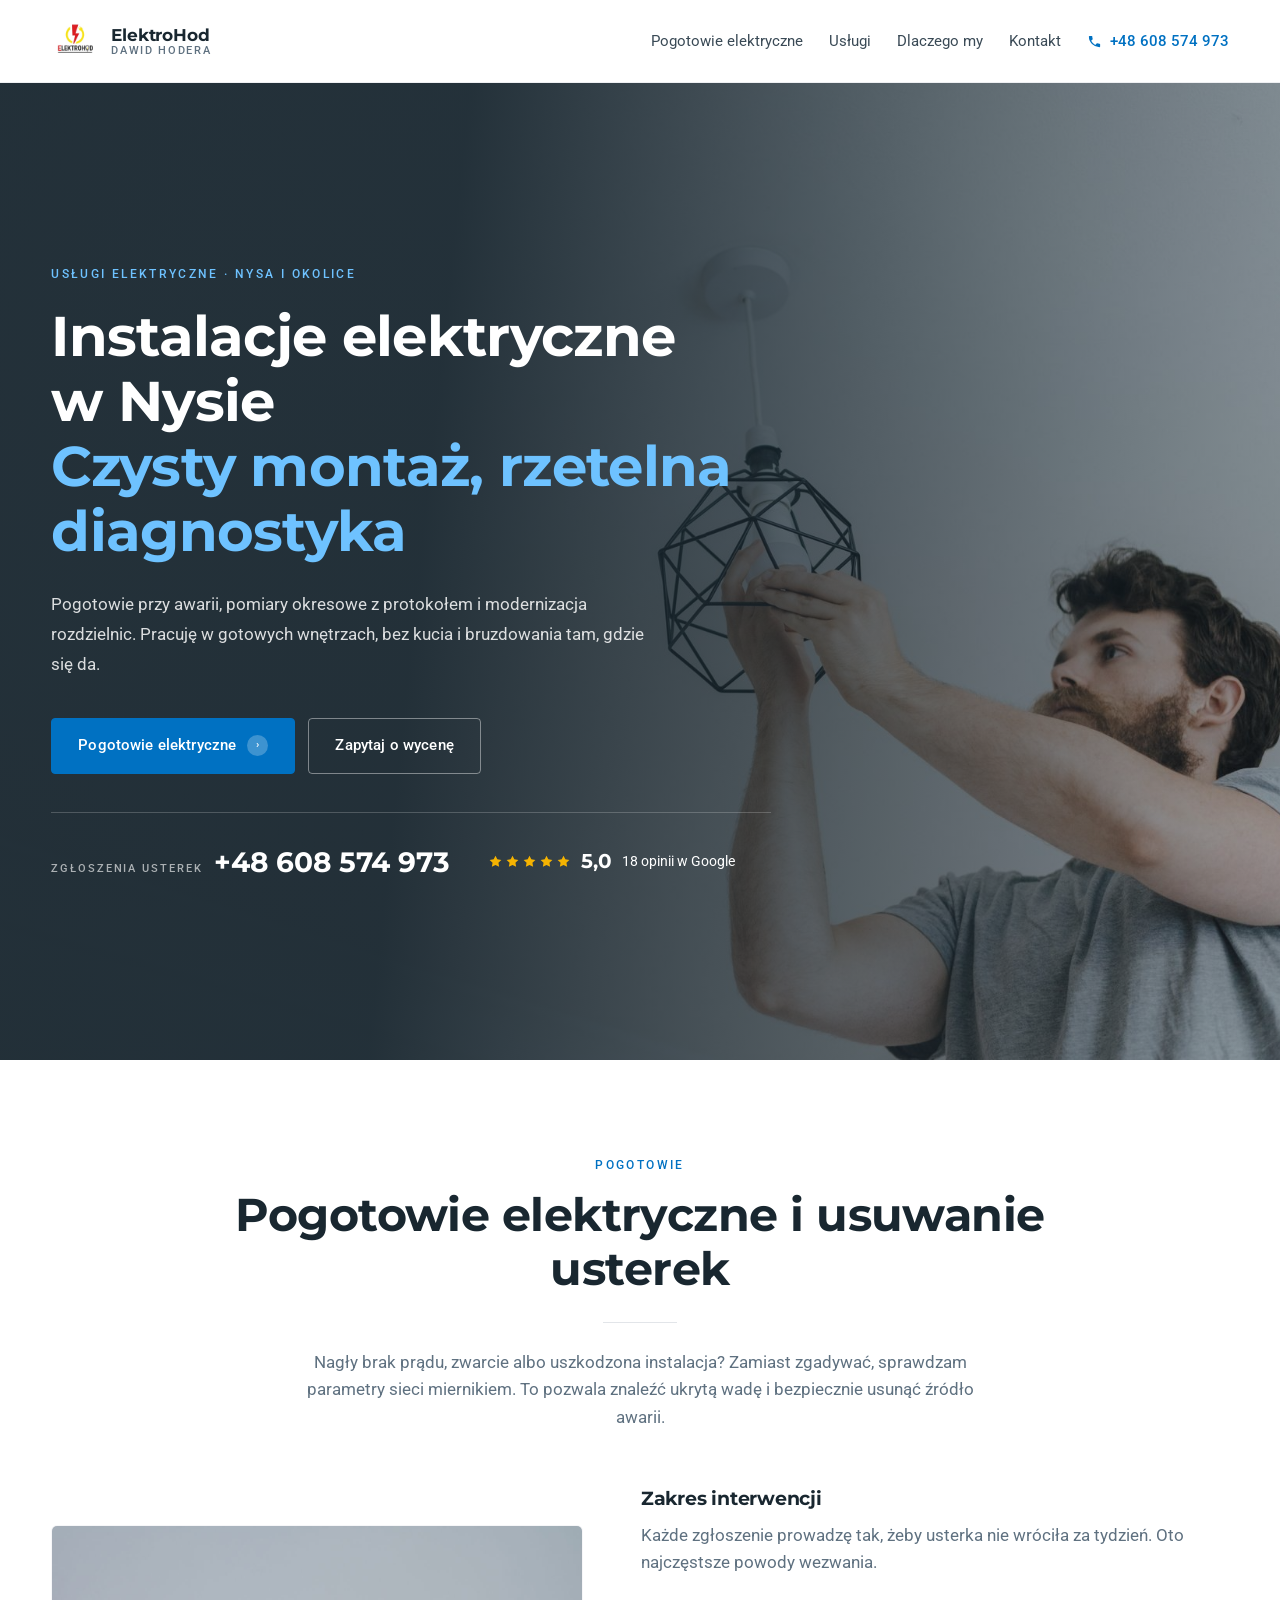
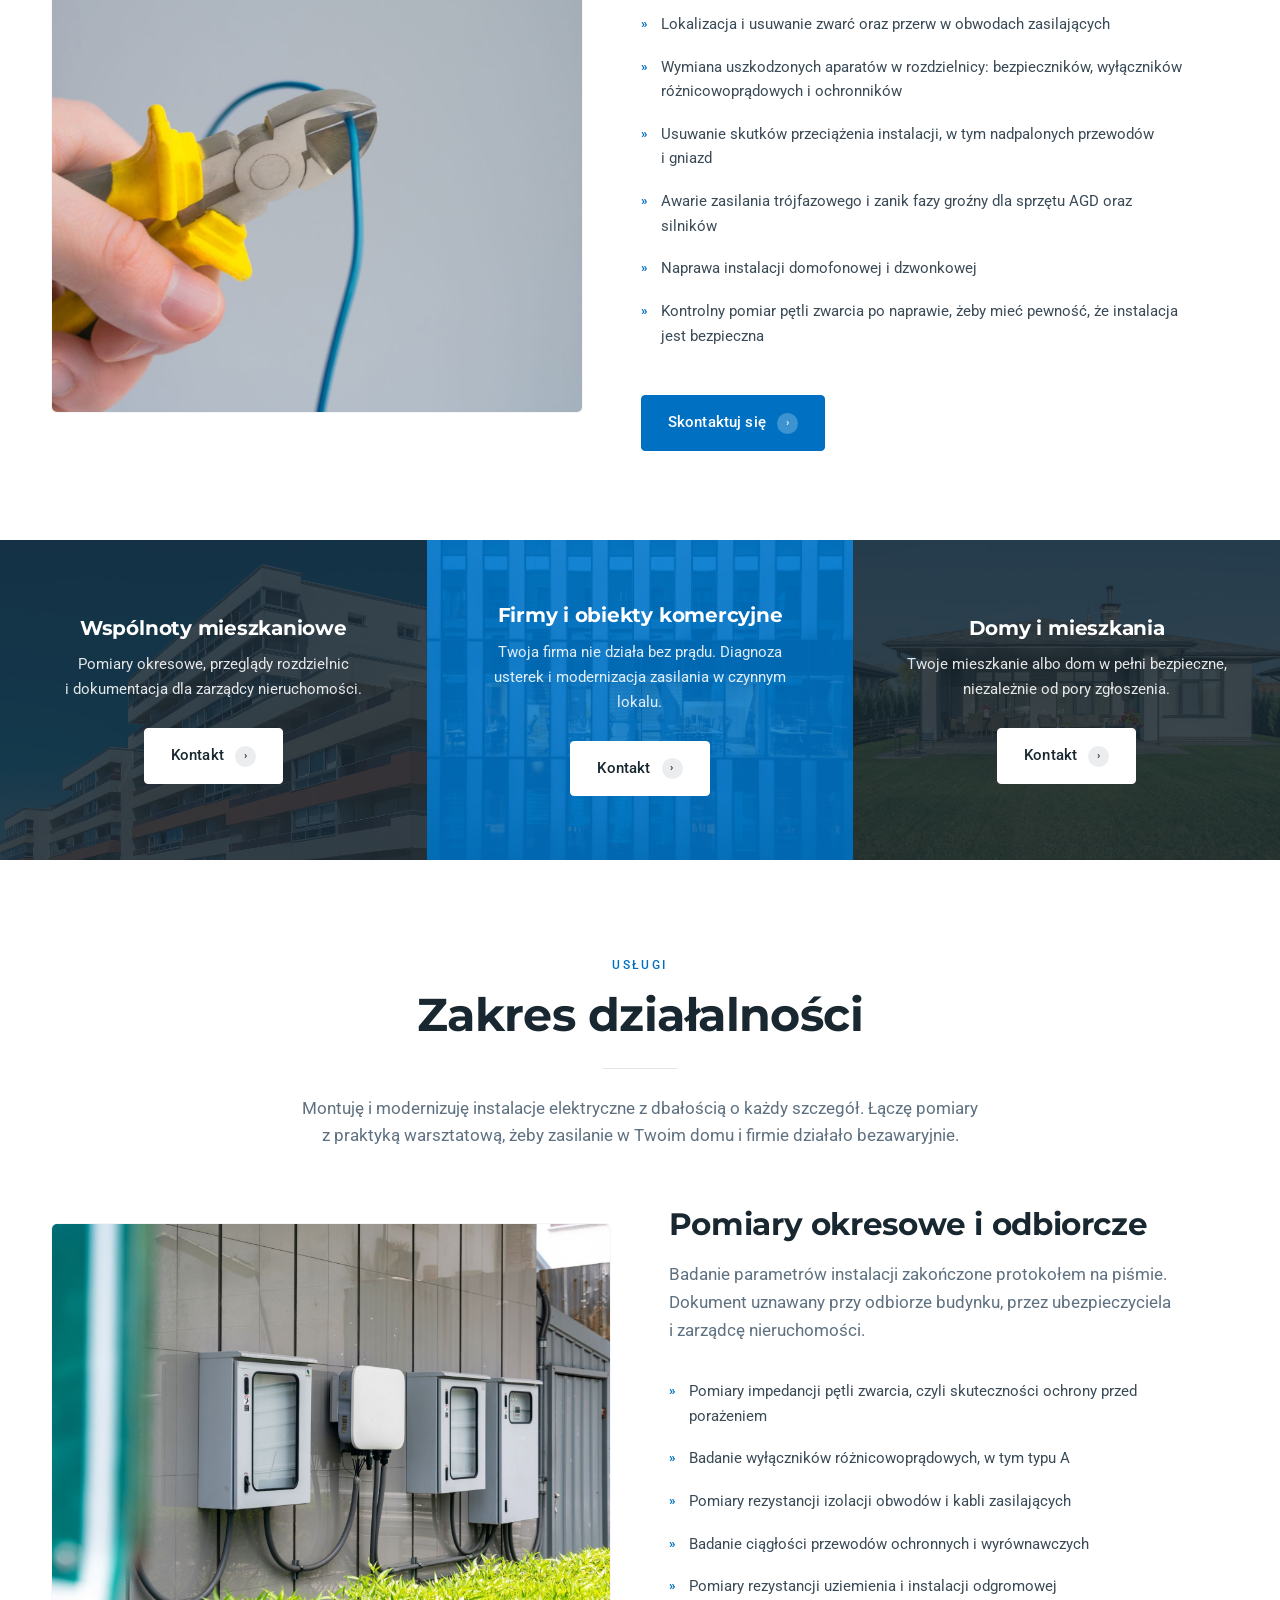
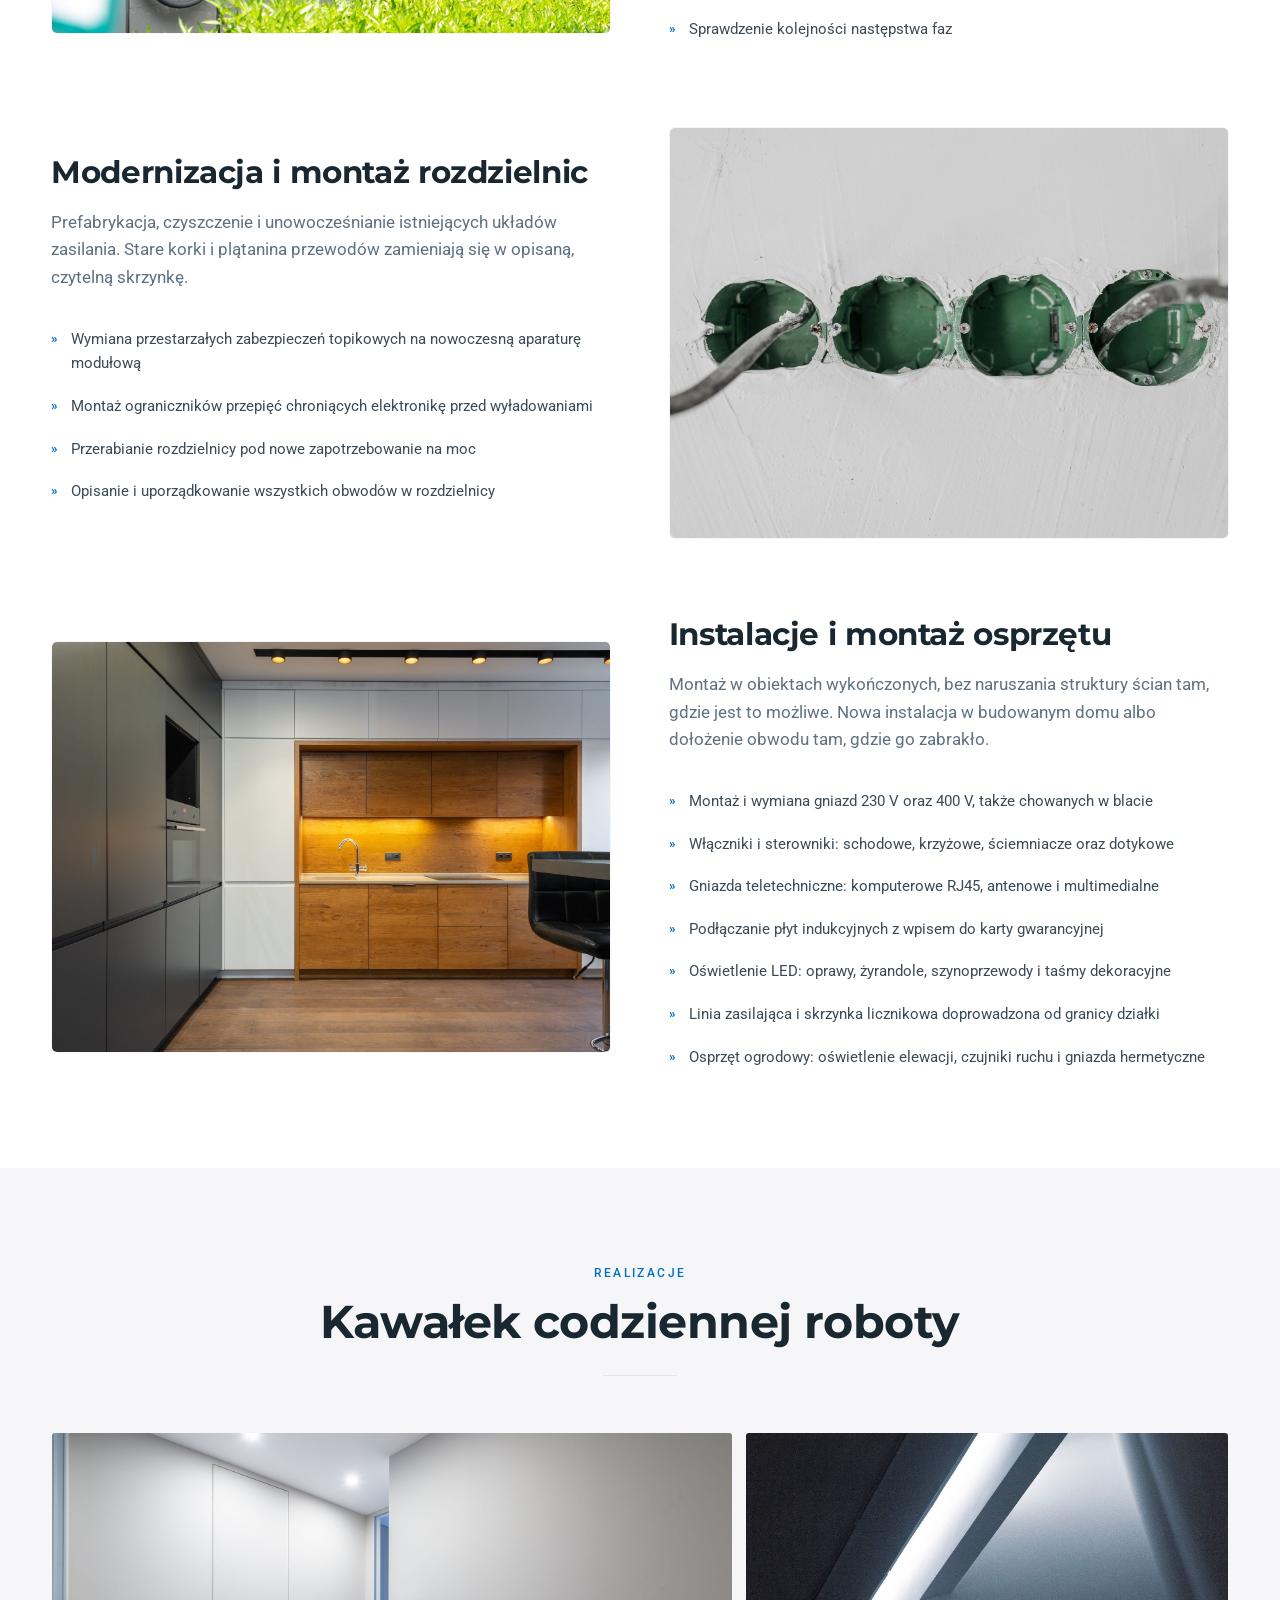
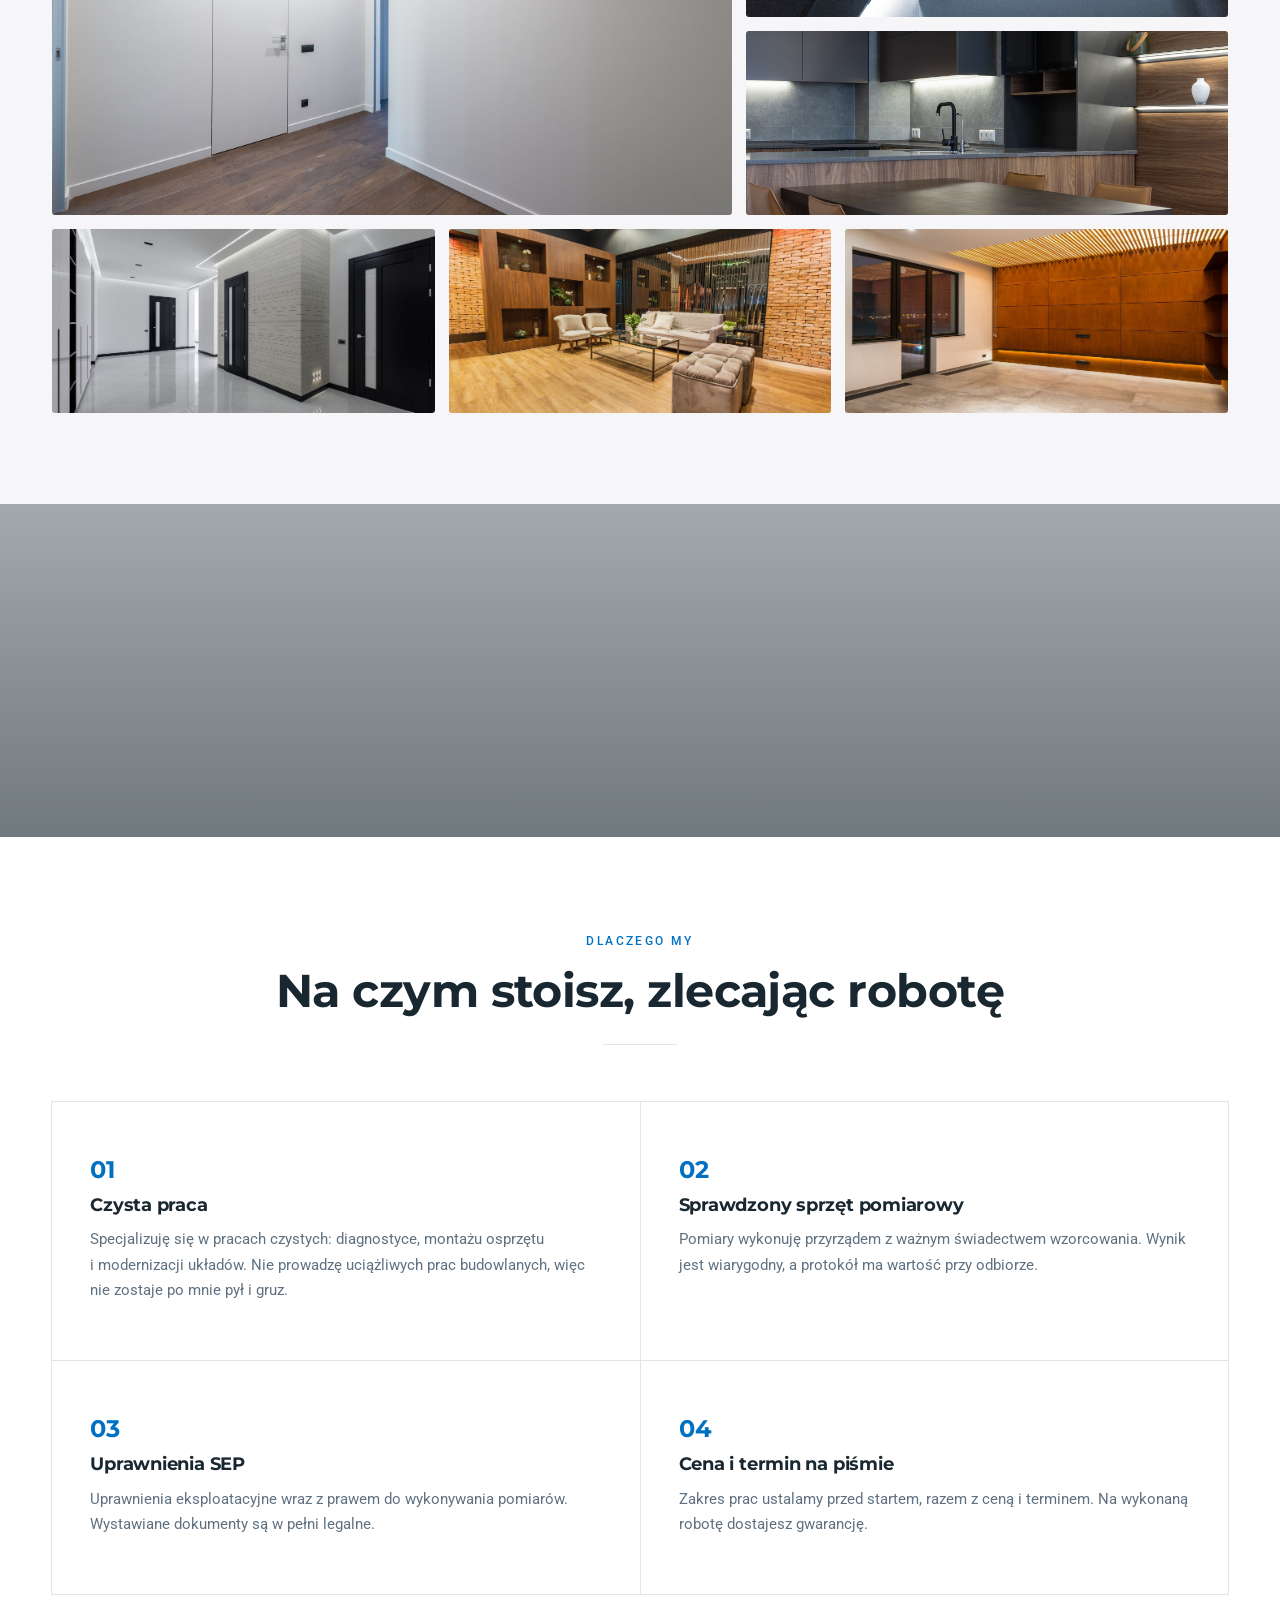
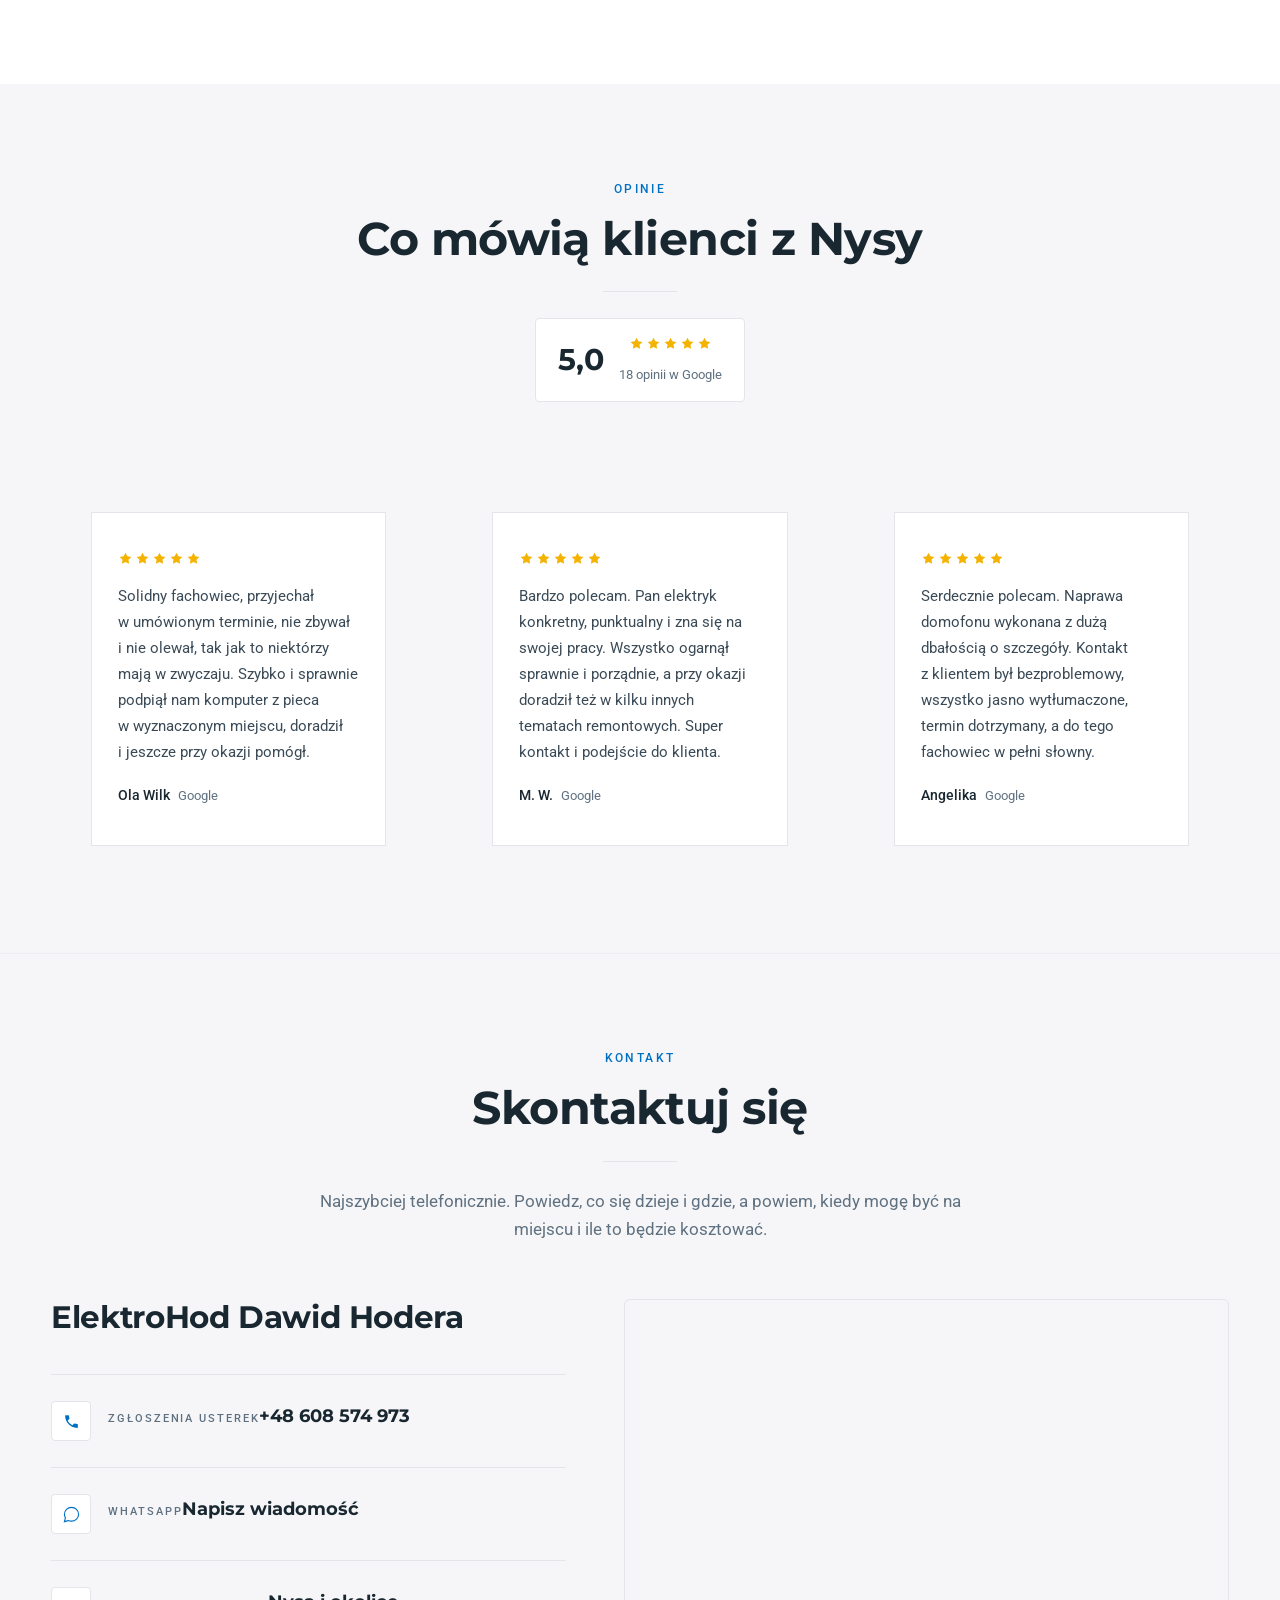
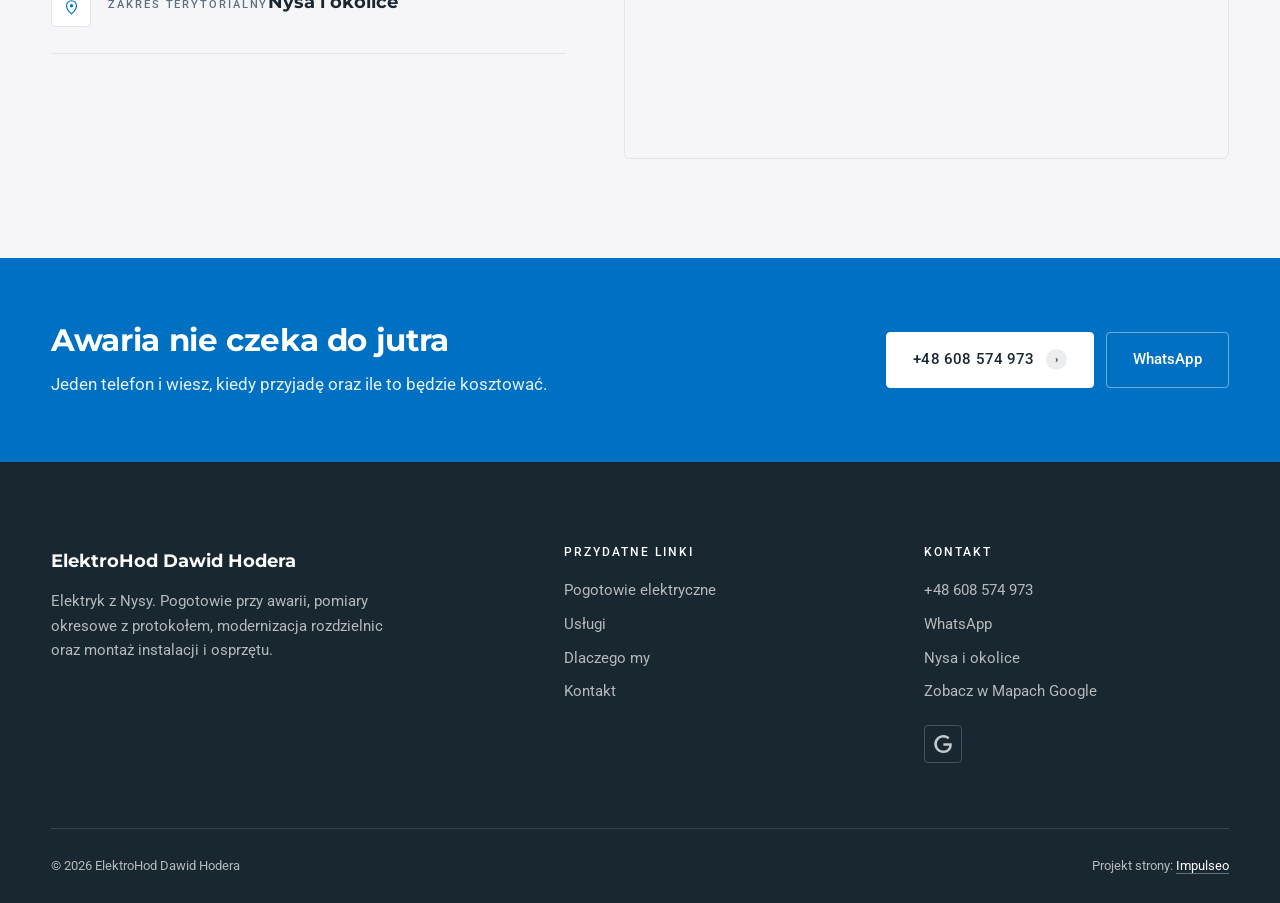
==== commit 86b6835b: "Kontrast blekitu, dlugosc wierszy, ladowanie zdjecia" ====
--- a/index.html
+++ b/index.html
@@ -23,6 +23,7 @@
 <link rel="preconnect" href="https://fonts.gstatic.com" crossorigin>
 <link href="https://fonts.googleapis.com/css2?family=Montserrat:wght@500;600;700&family=Roboto:wght@300;400;500;700&display=swap" rel="stylesheet">
 <link rel="stylesheet" href="assets/styles.css?v=ref-1">
+<meta name="nb-deploy" content="8939e18db12e">
 </head>
 <body>
 
@@ -85,7 +86,7 @@
     </div>
     <div class="sos-grid">
       <div class="sos-art reveal">
-        <img src="img/s-rozdzielnice.jpg" alt="Praca przy przewodach instalacji" loading="lazy" width="1880" height="1253">
+        <img src="img/s-rozdzielnice.jpg" alt="Praca przy przewodach instalacji" width="1880" height="1253">
       </div>
       <div class="sos-copy reveal">
         <h3>Zakres interwencji</h3>
--- a/assets/styles.css
+++ b/assets/styles.css
@@ -12,8 +12,8 @@
   --line:#e2e5e9;
   --line-soft:#eeeff2;
 
-  --accent:#0089e4;
-  --accent-d:#0070bd;
+  --accent:#0071c2;
+  --accent-d:#005a9c;
   --accent-soft:#eaf5fe;
 
   --nav-h:82px;
@@ -136,7 +136,7 @@
 .sec-head .kicker{justify-content:center;margin-bottom:var(--sp-3)}
 .sec-head h2{margin-bottom:var(--sp-5)}
 .sec-rule{width:74px;height:1px;background:var(--line);margin:var(--sp-5) auto}
-.sec-head p{color:var(--muted)}
+.sec-head p{color:var(--muted);max-width:min(100%,68ch);margin-inline:auto}
 
 /* ---------- pogotowie ---------- */
 .sos-grid{display:grid;grid-template-columns:.95fr 1.05fr;gap:clamp(30px,4.5vw,64px);align-items:center;margin-top:var(--sp-7)}
@@ -145,8 +145,8 @@
 .sos-art img{width:100%;height:clamp(330px,38vw,500px);object-fit:cover;transition:transform 1.4s var(--ease),filter 1.4s var(--ease)}
 .sos-art:hover img{transform:scale(1.05);filter:brightness(1.05)}
 .sos-copy h3{font-size:1.16rem;margin-bottom:var(--sp-3)}
-.sos-copy > p{color:var(--muted);margin-bottom:var(--sp-5)}
-.arrow-list li{display:flex;gap:13px;padding:9px 0;font-size:.95rem;line-height:1.62;color:var(--ink-2)}
+.sos-copy > p{color:var(--muted);margin-bottom:var(--sp-5);max-width:min(100%,68ch)}
+.arrow-list li{display:flex;gap:13px;padding:9px 0;font-size:.95rem;line-height:1.62;color:var(--ink-2);max-width:min(100%,68ch)}
 .arrow-list .ar{flex:none;color:var(--accent);font-weight:700;font-size:.84rem;line-height:1.78}
 .sos-cta{margin-top:var(--sp-6);display:flex;flex-wrap:wrap;gap:12px}
 
@@ -176,7 +176,7 @@
 .svc-art img{width:100%;height:clamp(300px,32vw,420px);object-fit:cover;transition:transform 1.4s var(--ease),filter 1.4s var(--ease)}
 .svc-art:hover img{transform:scale(1.05);filter:brightness(1.05)}
 .svc-copy h3{margin-bottom:var(--sp-4)}
-.svc-copy > p{color:var(--muted);margin-bottom:var(--sp-5)}
+.svc-copy > p{color:var(--muted);margin-bottom:var(--sp-5);max-width:min(100%,68ch)}
 
 /* ---------- realizacje ---------- */
 .gal{display:grid;grid-template-columns:repeat(12,1fr);gap:12px;grid-auto-rows:186px}
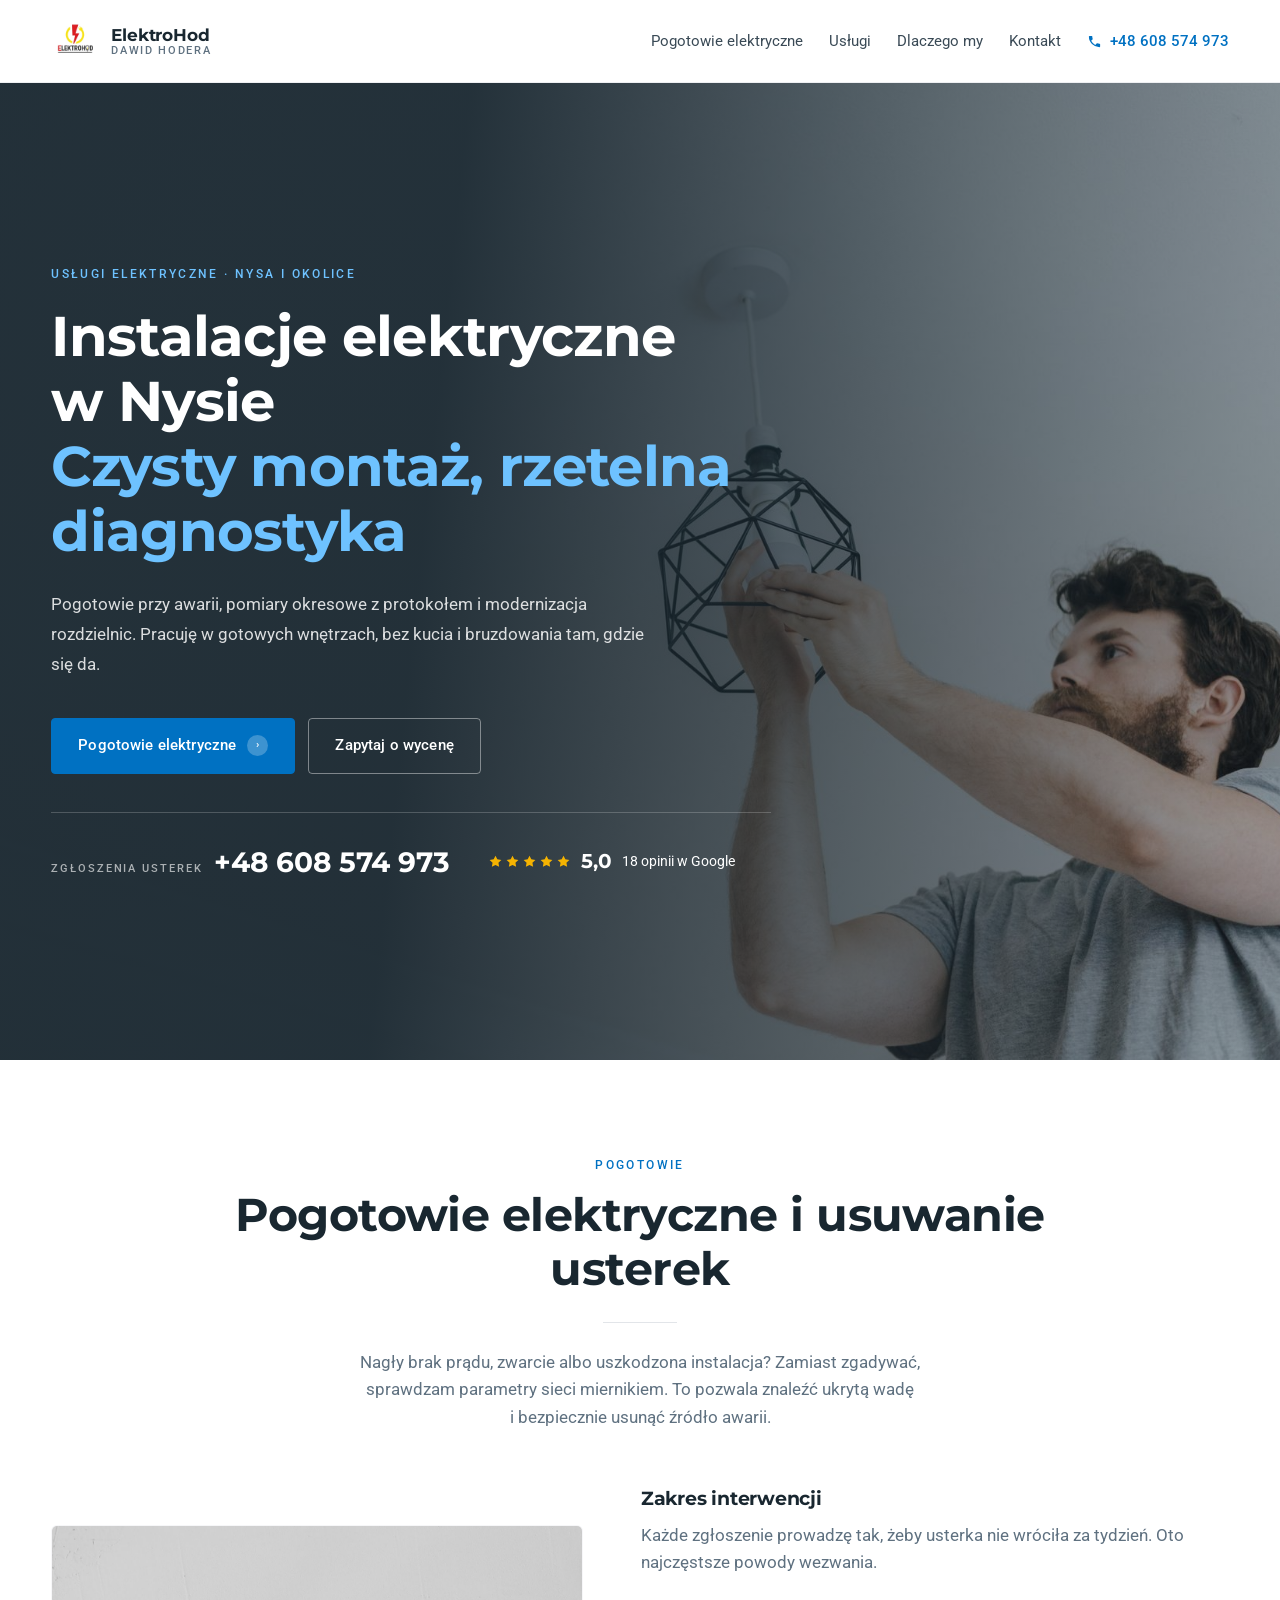
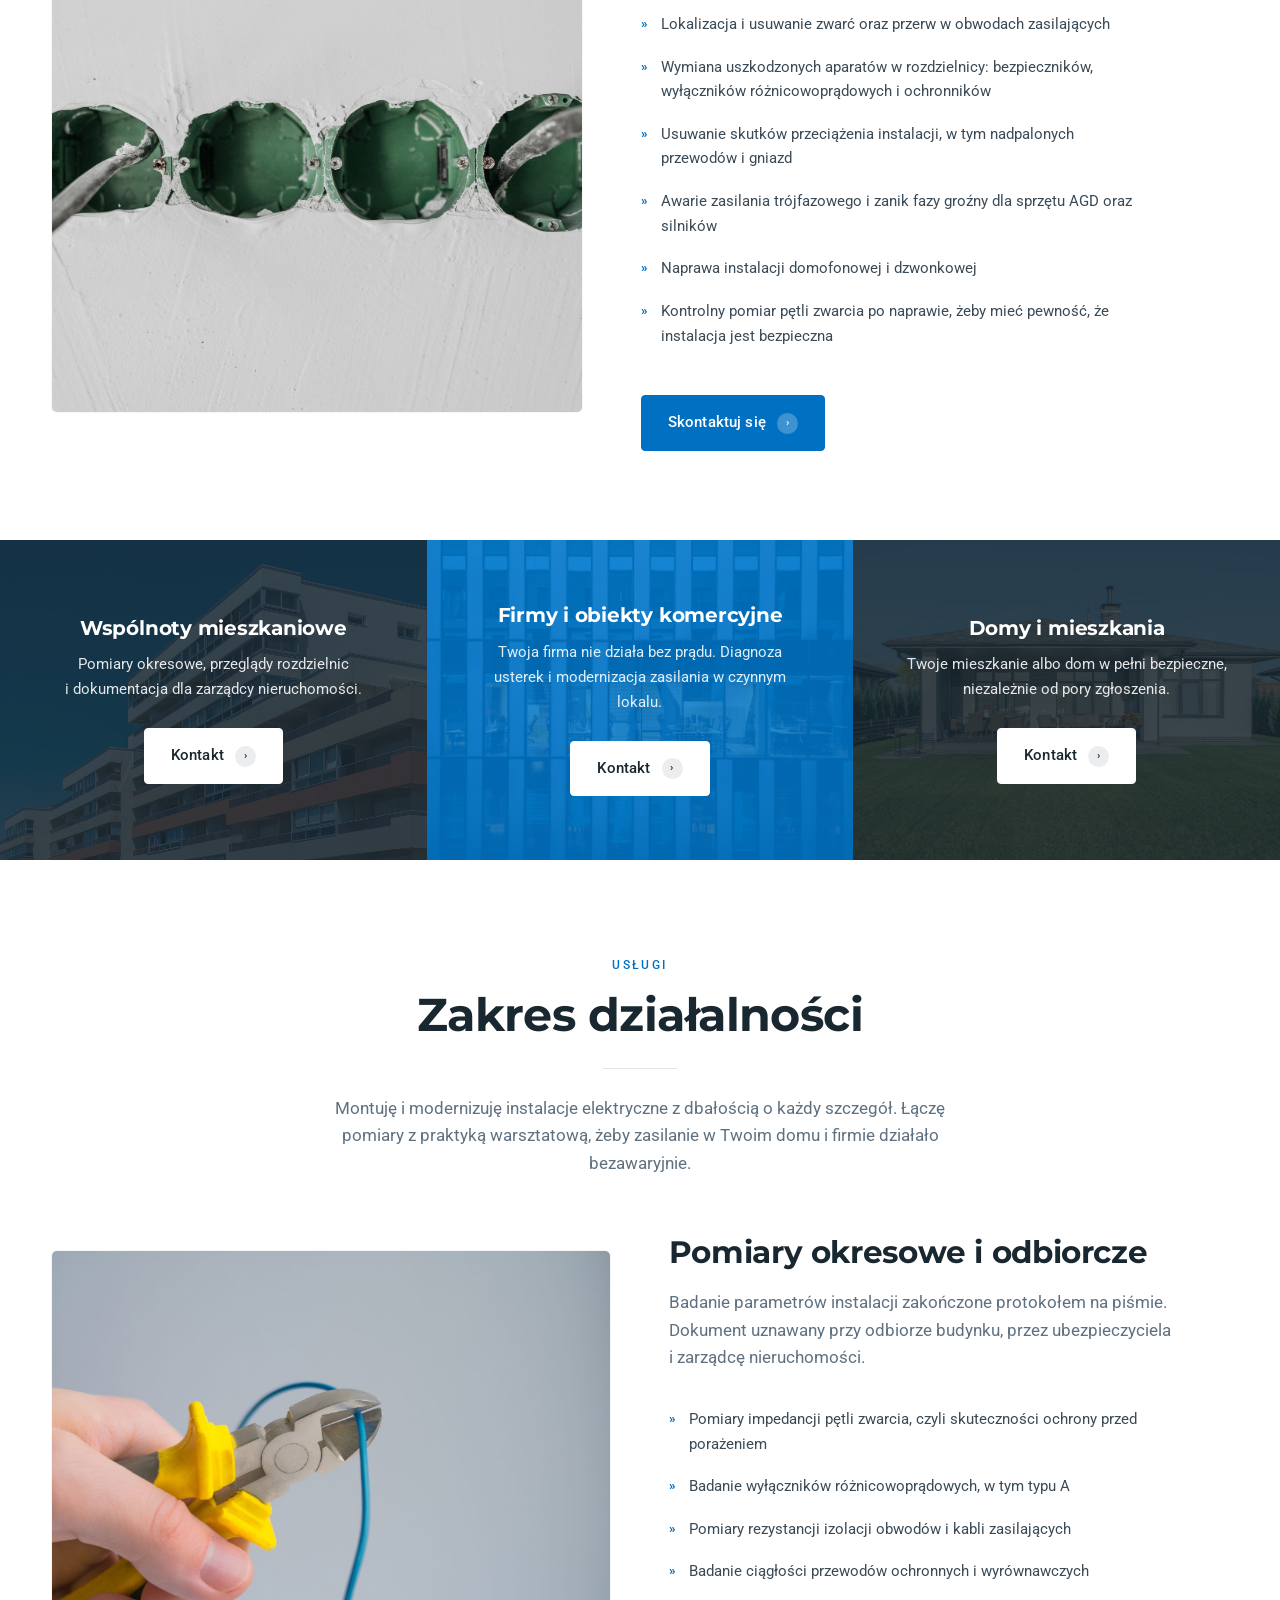
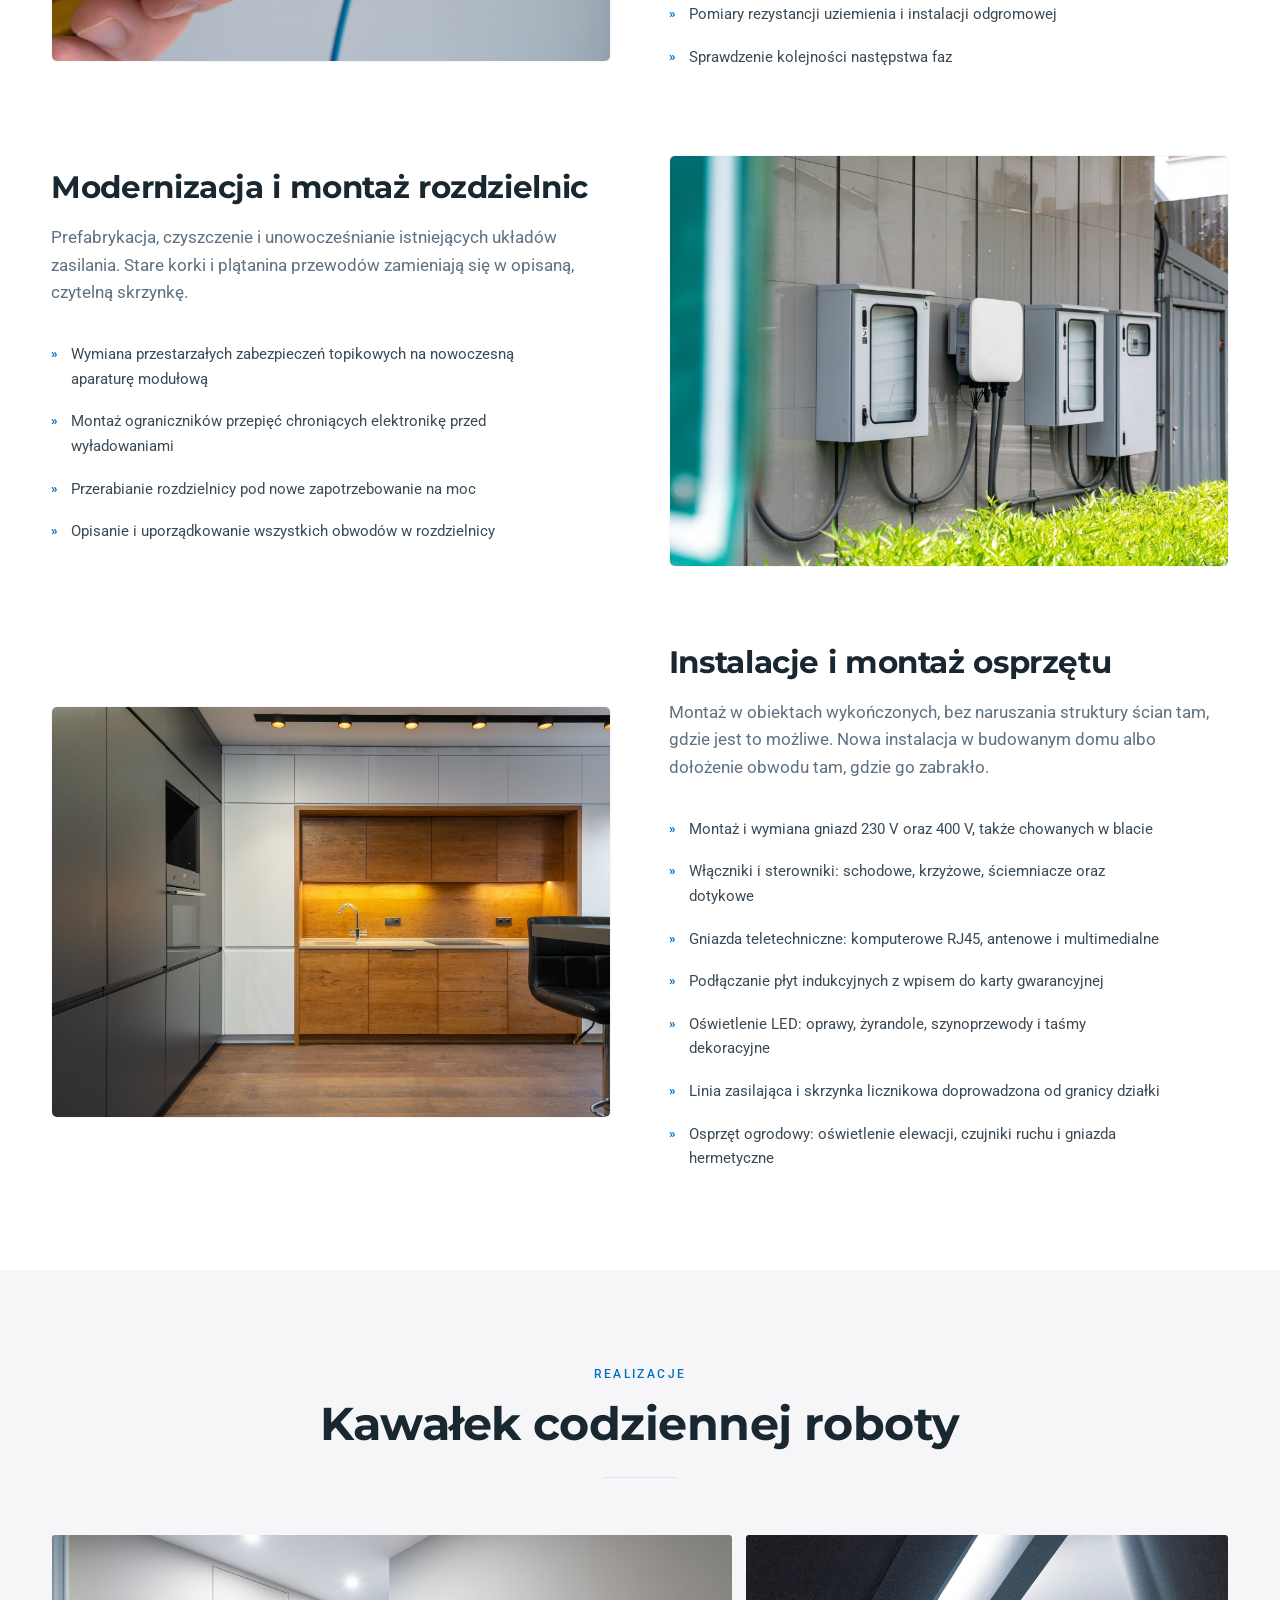
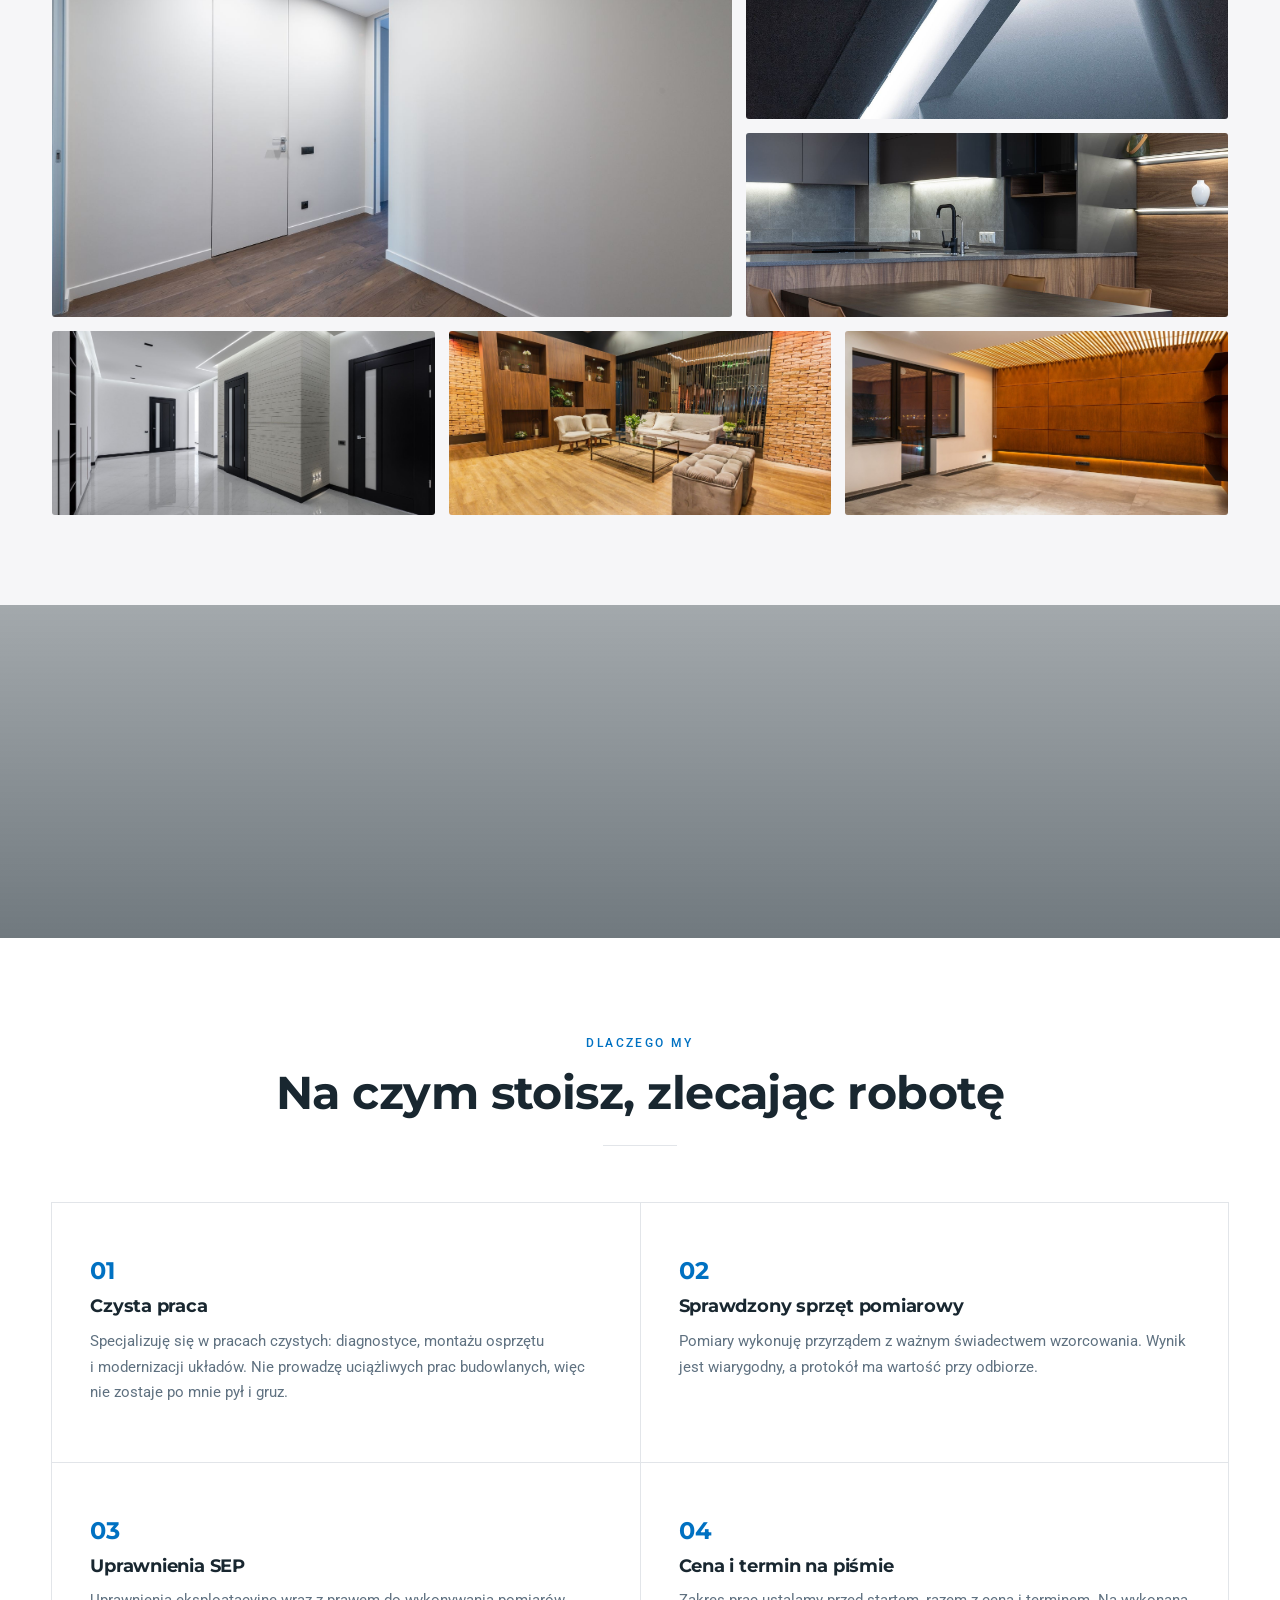
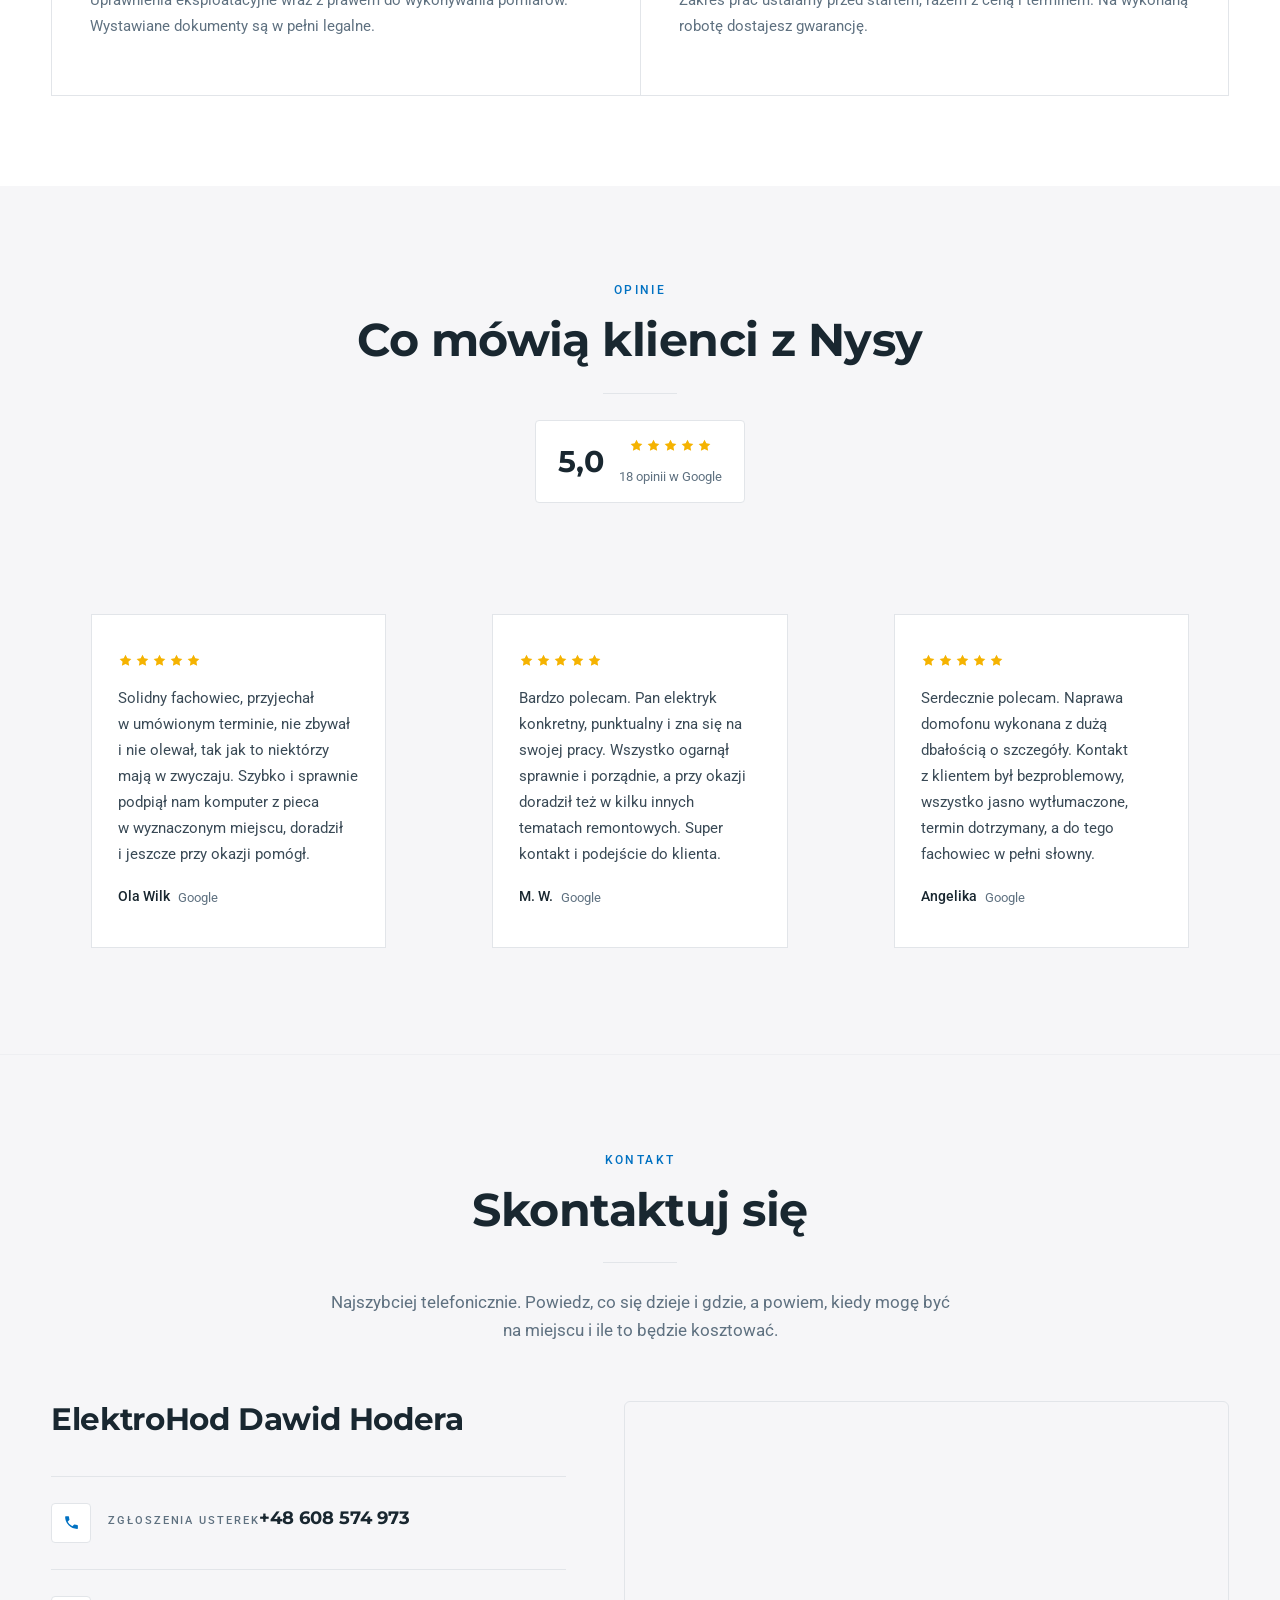
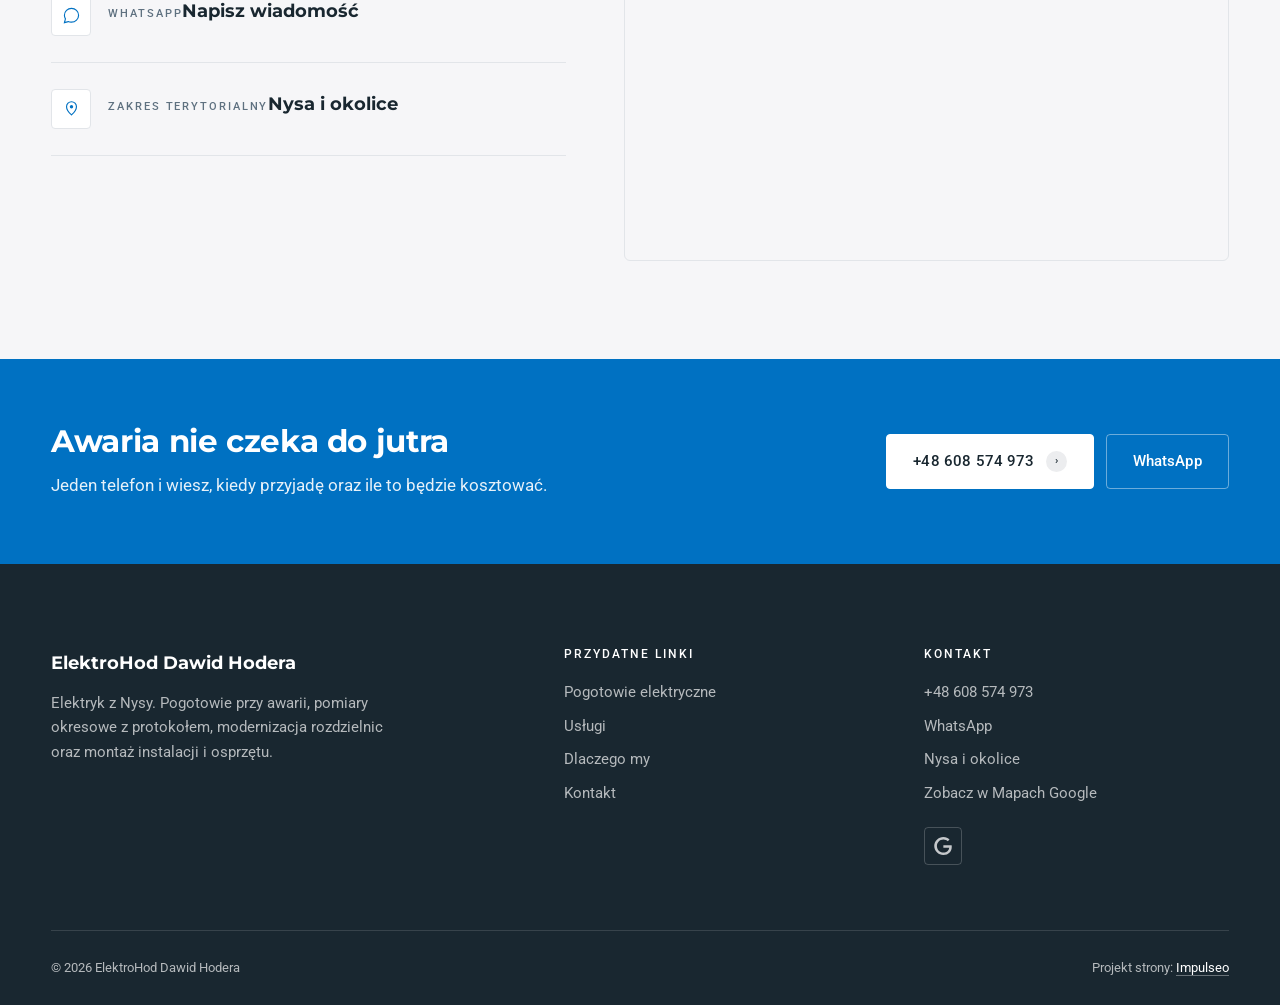
==== commit 5faa082d: "Zdjecia dopasowane tematycznie do sekcji" ====
--- a/index.html
+++ b/index.html
@@ -86,7 +86,7 @@
     </div>
     <div class="sos-grid">
       <div class="sos-art reveal">
-        <img src="img/s-rozdzielnice.jpg" alt="Praca przy przewodach instalacji" width="1880" height="1253">
+        <img src="img/s-instalacje.jpg" alt="Puszki instalacyjne osadzone w ścianie" width="1880" height="1255">
       </div>
       <div class="sos-copy reveal">
         <h3>Zakres interwencji</h3>
@@ -147,7 +147,7 @@
     <div class="uslugi">
 
       <article class="svc-row reveal">
-        <div class="svc-art"><img src="img/s-pomiary.jpg" alt="Szafki rozdzielcze na elewacji budynku" loading="lazy" width="1880" height="1253"></div>
+        <div class="svc-art"><img src="img/s-rozdzielnice.jpg" alt="Praca przy przewodzie podczas diagnostyki" loading="lazy" width="1880" height="1253"></div>
         <div class="svc-copy">
           <h3 class="h-md">Pomiary okresowe i odbiorcze</h3>
           <p>Badanie parametrów instalacji zakończone protokołem na piśmie. Dokument uznawany przy odbiorze budynku, przez ubezpieczyciela i zarządcę nieruchomości.</p>
@@ -163,7 +163,7 @@
       </article>
 
       <article class="svc-row reveal">
-        <div class="svc-art"><img src="img/s-instalacje.jpg" alt="Puszki instalacyjne osadzone w ścianie" loading="lazy" width="1880" height="1255"></div>
+        <div class="svc-art"><img src="img/s-pomiary.jpg" alt="Szafki rozdzielcze na elewacji budynku" loading="lazy" width="1880" height="1253"></div>
         <div class="svc-copy">
           <h3 class="h-md">Modernizacja i montaż rozdzielnic</h3>
           <p>Prefabrykacja, czyszczenie i unowocześnianie istniejących układów zasilania. Stare korki i plątanina przewodów zamieniają się w opisaną, czytelną skrzynkę.</p>
--- a/assets/styles.css
+++ b/assets/styles.css
@@ -136,7 +136,7 @@
 .sec-head .kicker{justify-content:center;margin-bottom:var(--sp-3)}
 .sec-head h2{margin-bottom:var(--sp-5)}
 .sec-rule{width:74px;height:1px;background:var(--line);margin:var(--sp-5) auto}
-.sec-head p{color:var(--muted);max-width:min(100%,68ch);margin-inline:auto}
+.sec-head p{color:var(--muted);max-width:min(100%,62ch);margin-inline:auto}
 
 /* ---------- pogotowie ---------- */
 .sos-grid{display:grid;grid-template-columns:.95fr 1.05fr;gap:clamp(30px,4.5vw,64px);align-items:center;margin-top:var(--sp-7)}
@@ -146,7 +146,7 @@
 .sos-art:hover img{transform:scale(1.05);filter:brightness(1.05)}
 .sos-copy h3{font-size:1.16rem;margin-bottom:var(--sp-3)}
 .sos-copy > p{color:var(--muted);margin-bottom:var(--sp-5);max-width:min(100%,68ch)}
-.arrow-list li{display:flex;gap:13px;padding:9px 0;font-size:.95rem;line-height:1.62;color:var(--ink-2);max-width:min(100%,68ch)}
+.arrow-list li{display:flex;gap:13px;padding:9px 0;font-size:.95rem;line-height:1.62;color:var(--ink-2);max-width:min(100%,62ch)}
 .arrow-list .ar{flex:none;color:var(--accent);font-weight:700;font-size:.84rem;line-height:1.78}
 .sos-cta{margin-top:var(--sp-6);display:flex;flex-wrap:wrap;gap:12px}
 
@@ -176,7 +176,7 @@
 .svc-art img{width:100%;height:clamp(300px,32vw,420px);object-fit:cover;transition:transform 1.4s var(--ease),filter 1.4s var(--ease)}
 .svc-art:hover img{transform:scale(1.05);filter:brightness(1.05)}
 .svc-copy h3{margin-bottom:var(--sp-4)}
-.svc-copy > p{color:var(--muted);margin-bottom:var(--sp-5);max-width:min(100%,68ch)}
+.svc-copy > p{color:var(--muted);margin-bottom:var(--sp-5);max-width:min(100%,62ch)}
 
 /* ---------- realizacje ---------- */
 .gal{display:grid;grid-template-columns:repeat(12,1fr);gap:12px;grid-auto-rows:186px}
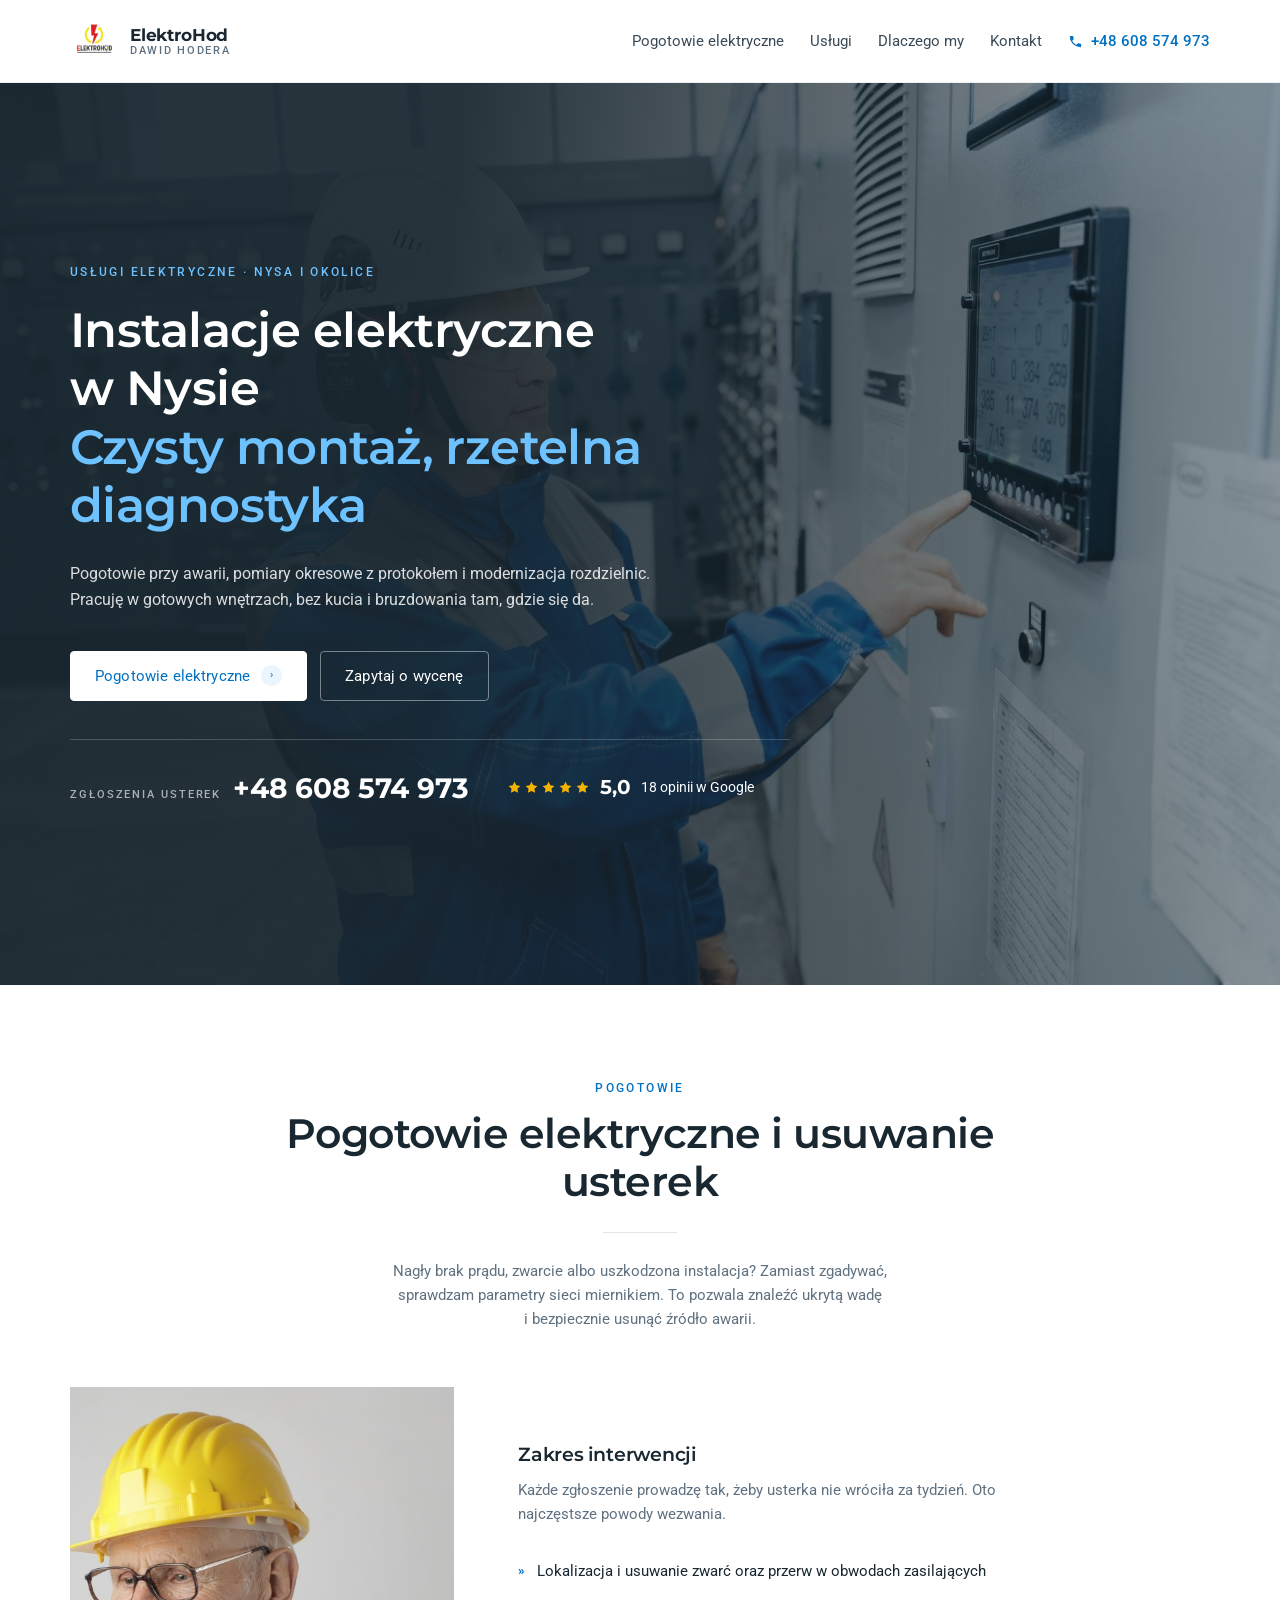
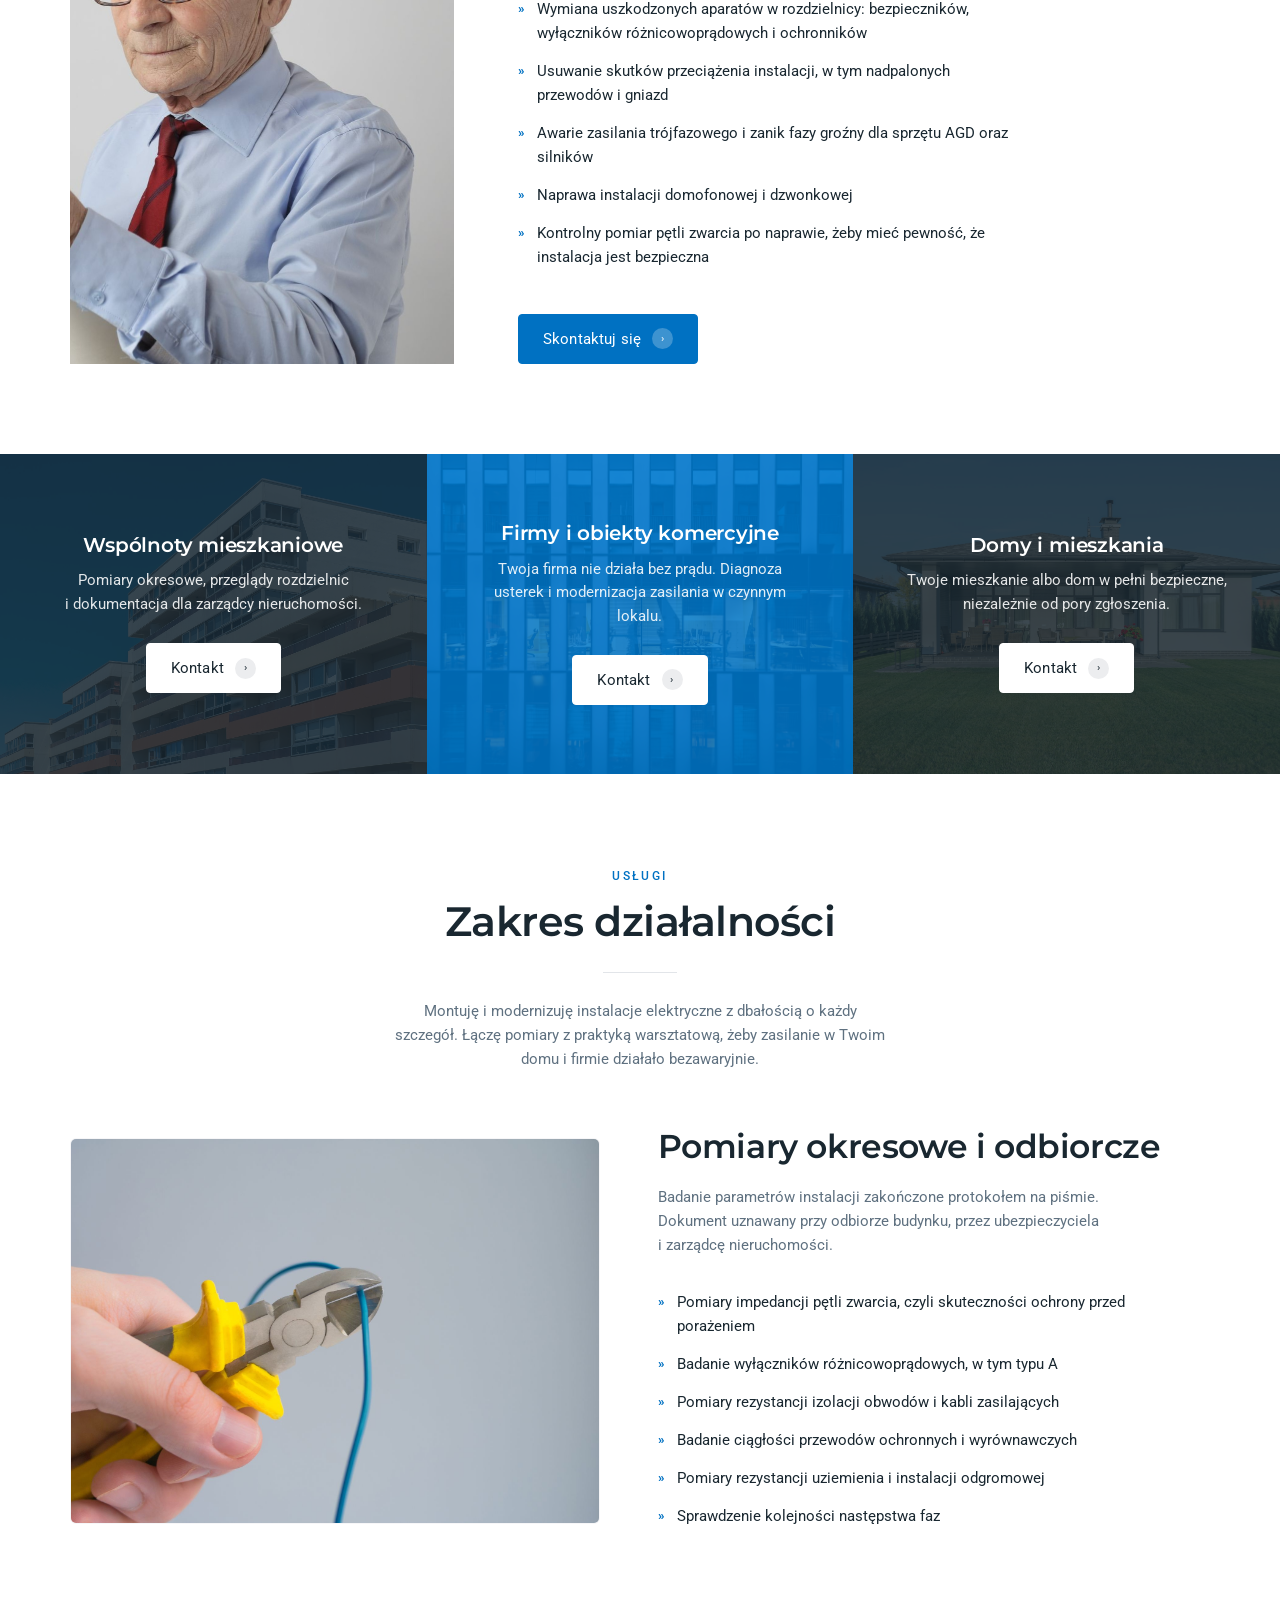
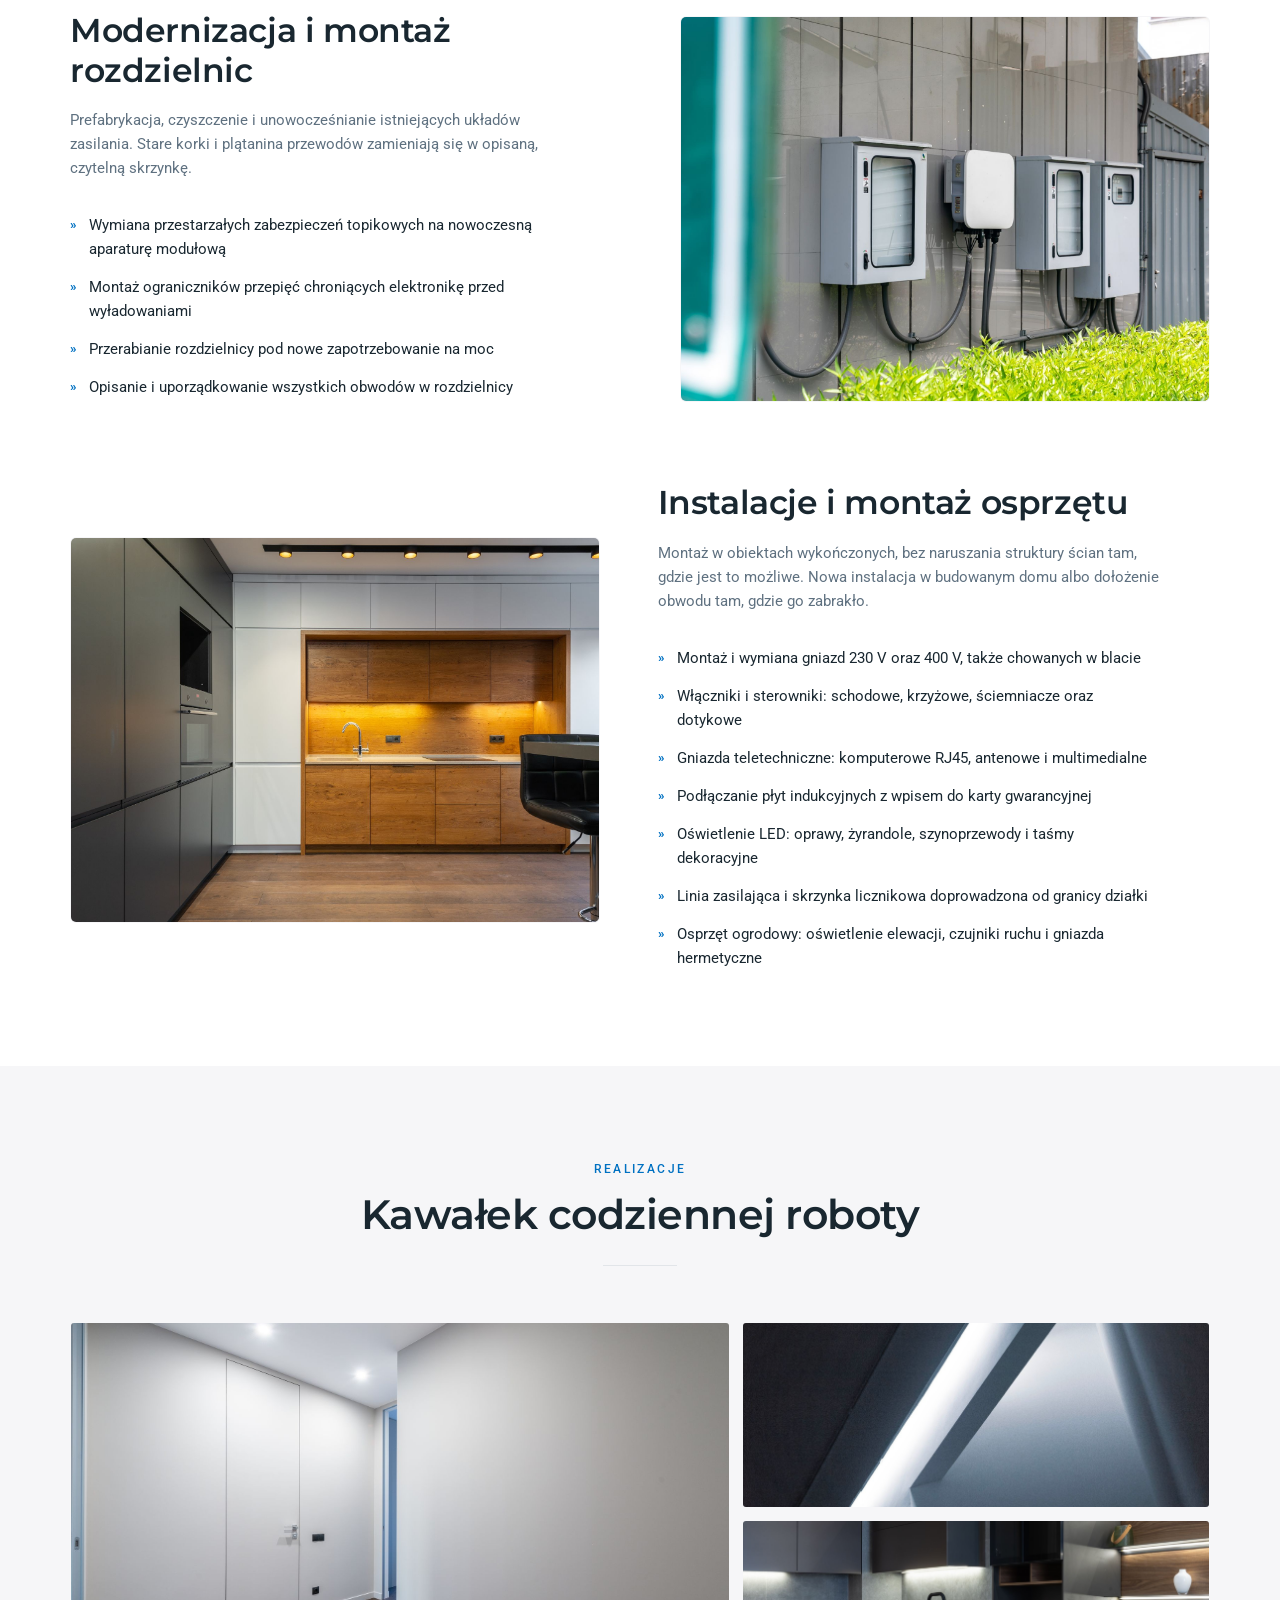
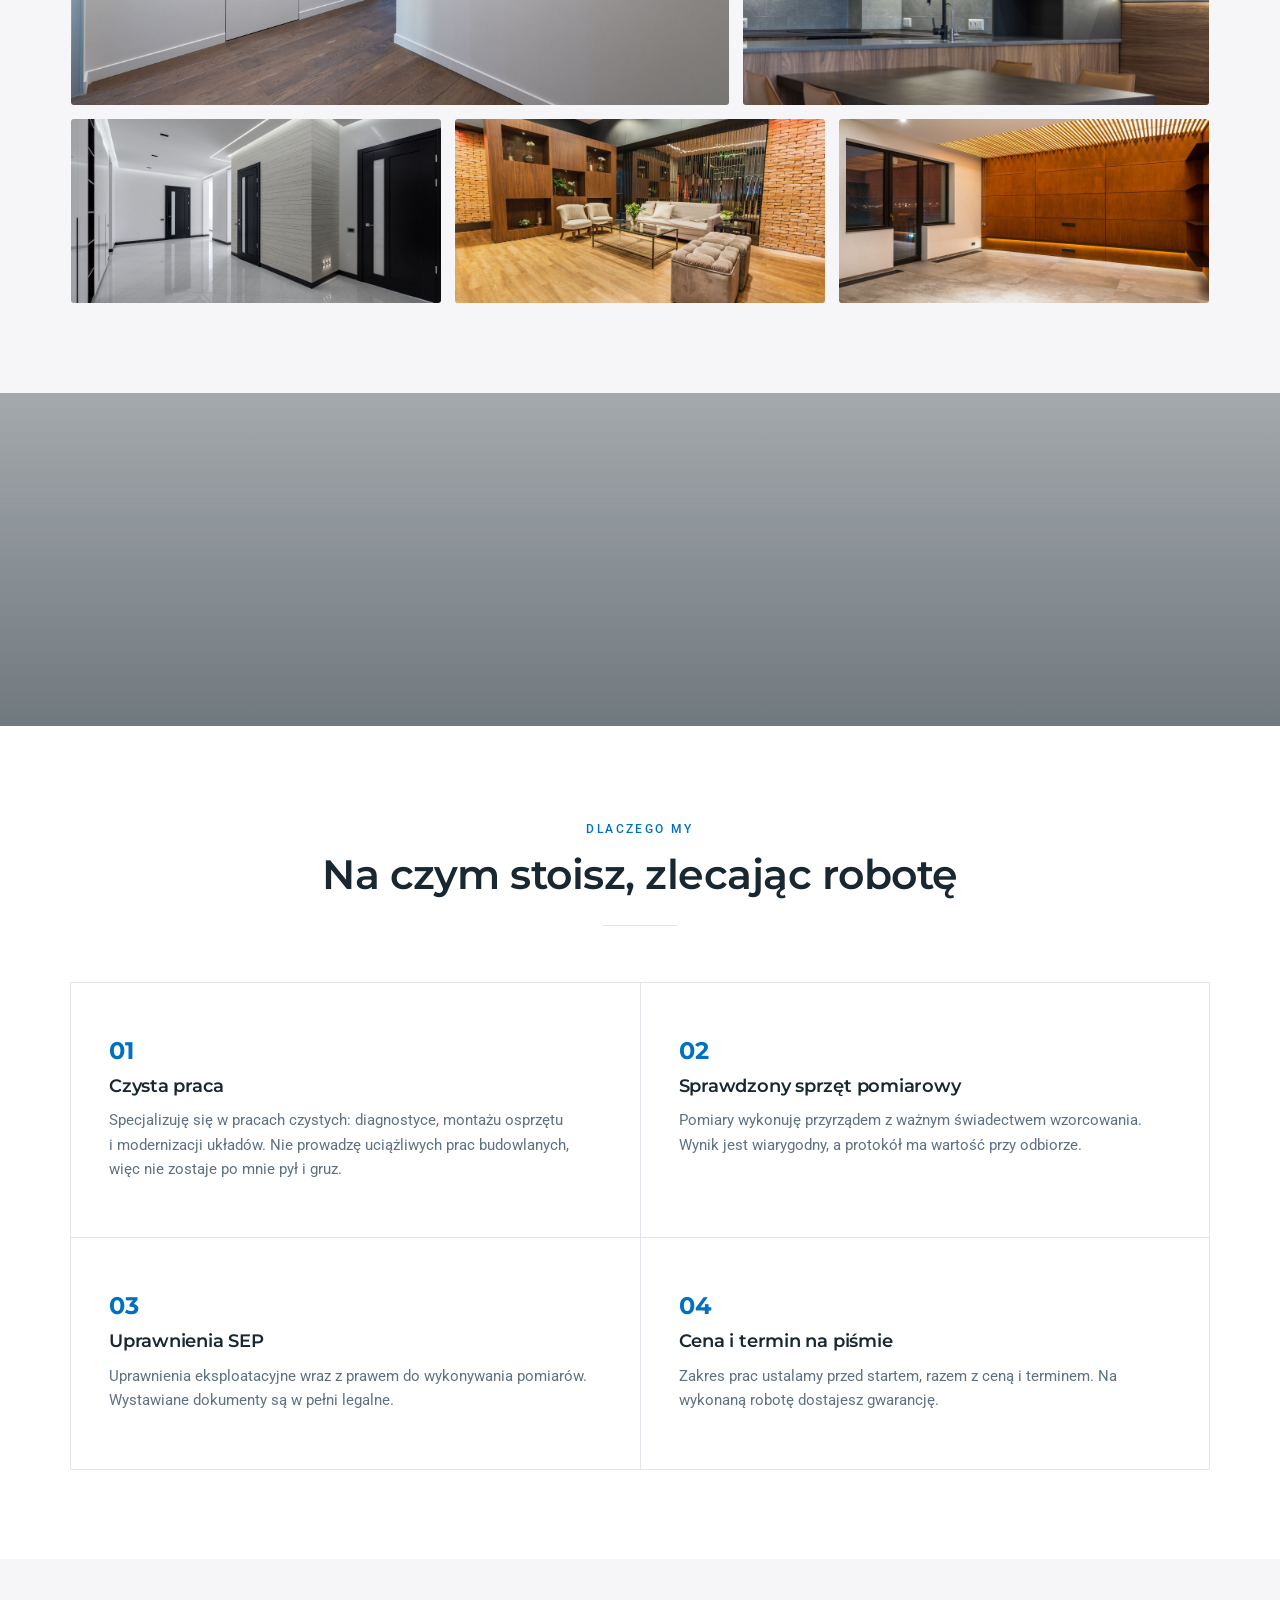
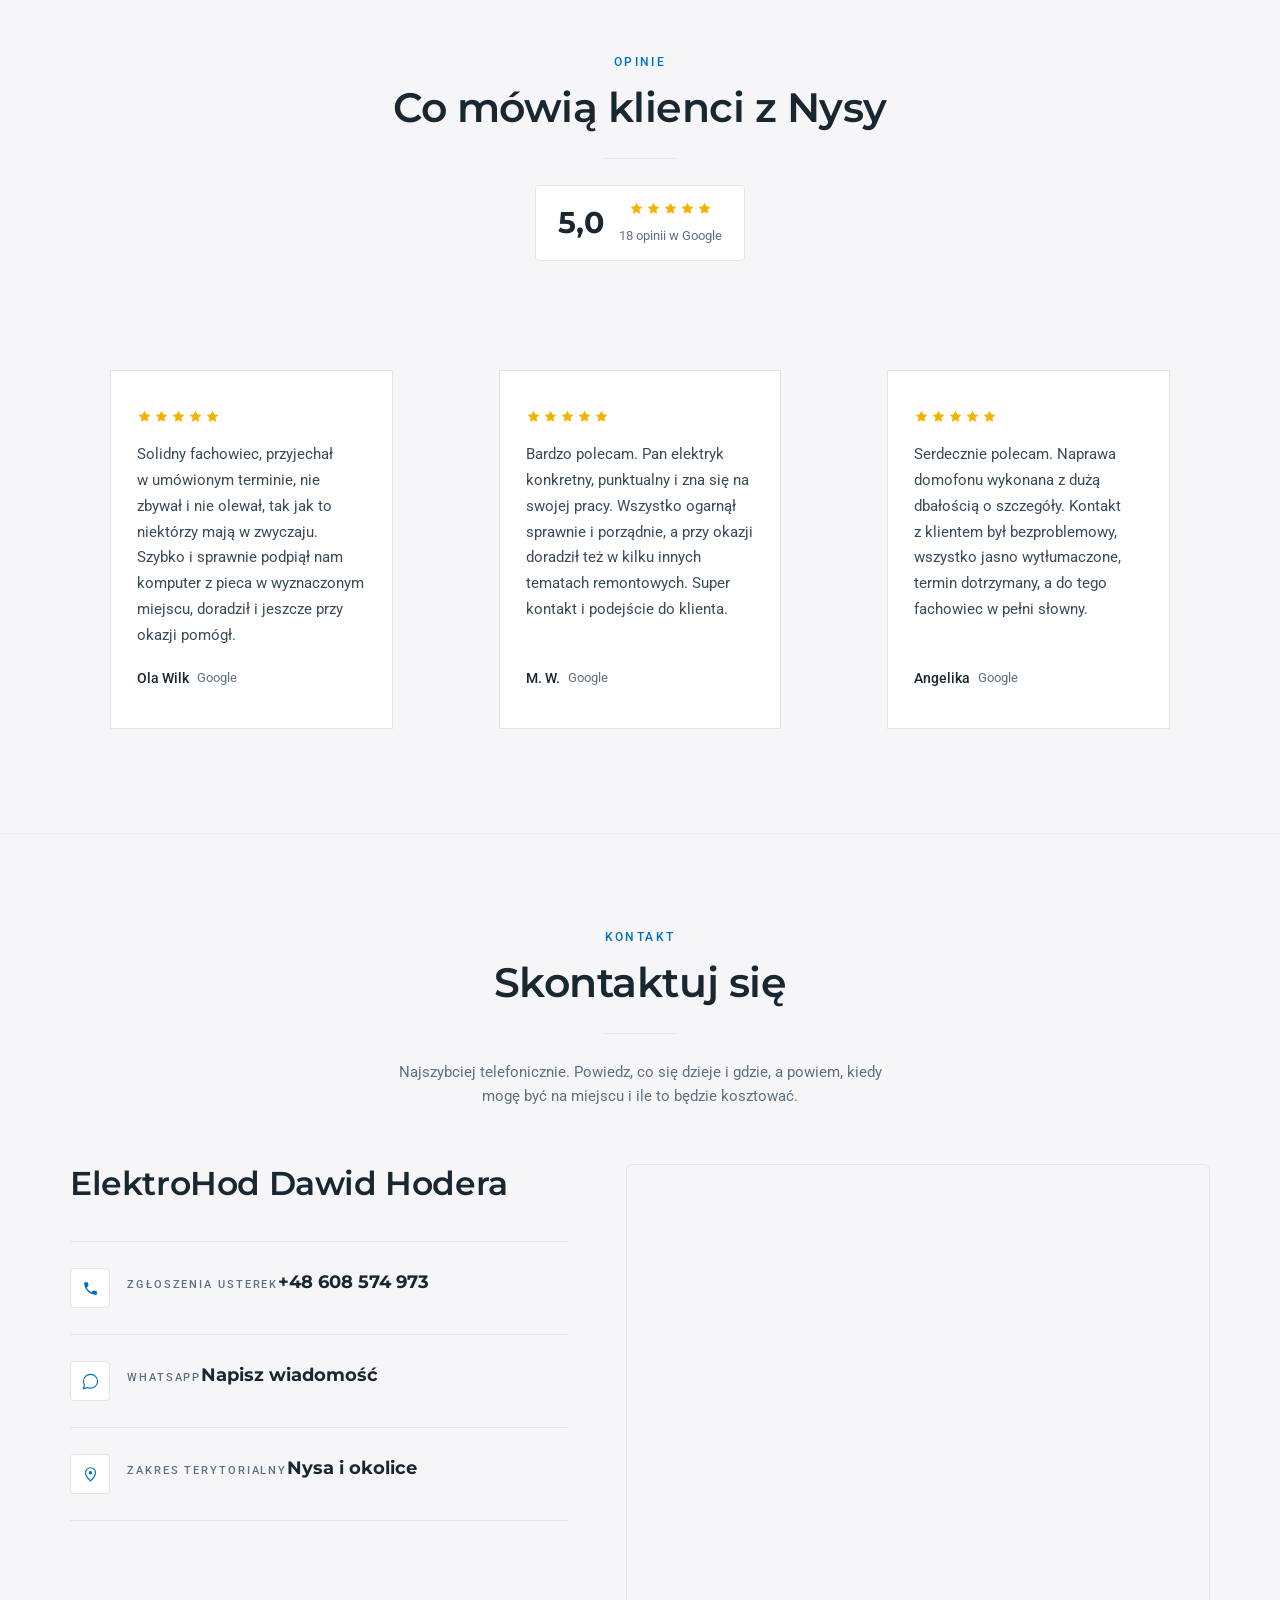
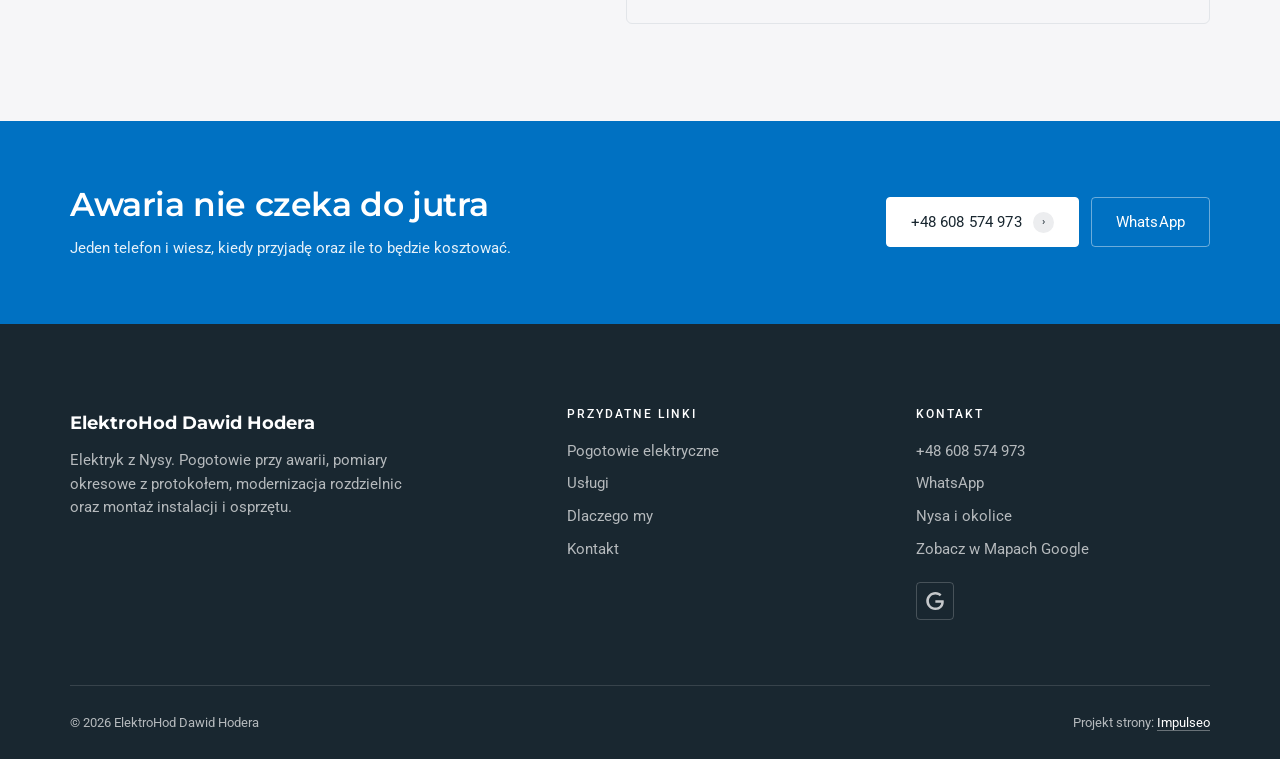
==== commit 27a4e53d: "Proporcje i skala tekstu wg pomiaru referencji, hero z elektrykiem, postac w sekcji pogotowia" ====
--- a/index.html
+++ b/index.html
@@ -59,7 +59,7 @@
       <h1 class="h-xl">Instalacje elektryczne w Nysie<em>Czysty montaż, rzetelna diagnostyka</em></h1>
       <p class="lead">Pogotowie przy awarii, pomiary okresowe z protokołem i modernizacja rozdzielnic. Pracuję w gotowych wnętrzach, bez kucia i bruzdowania tam, gdzie się da.</p>
       <div class="hero-cta">
-        <a href="#pogotowie" class="btn btn-solid">Pogotowie elektryczne <span class="ico" aria-hidden="true">&rsaquo;</span></a>
+        <a href="#pogotowie" class="btn btn-white">Pogotowie elektryczne <span class="ico" aria-hidden="true">&rsaquo;</span></a>
         <a href="#kontakt" class="btn btn-ondark">Zapytaj o wycenę</a>
       </div>
       <div class="hero-meta">
@@ -86,7 +86,7 @@
     </div>
     <div class="sos-grid">
       <div class="sos-art reveal">
-        <img src="img/s-instalacje.jpg" alt="Puszki instalacyjne osadzone w ścianie" width="1880" height="1255">
+        <img src="img/osoba.jpg" alt="Elektryk z uprawnieniami" width="1152" height="1731">
       </div>
       <div class="sos-copy reveal">
         <h3>Zakres interwencji</h3>
--- a/assets/styles.css
+++ b/assets/styles.css
@@ -32,22 +32,22 @@
 html{scroll-behavior:smooth;scroll-padding-top:calc(var(--nav-h) + 10px);-webkit-text-size-adjust:100%}
 body{
   margin:0;background:var(--paper);color:var(--ink-2);
-  font-family:var(--font-body);font-size:16.5px;line-height:1.68;
+  font-family:var(--font-body);font-size:15px;line-height:1.6;
   font-weight:400;-webkit-font-smoothing:antialiased;overflow-x:hidden;
 }
 img{max-width:100%;display:block}
 a{color:inherit;text-decoration:none}
-h1,h2,h3,h4{font-family:var(--font-display);font-weight:700;letter-spacing:-.012em;line-height:1.18;margin:0;color:var(--ink)}
+h1,h2,h3,h4{font-family:var(--font-display);font-weight:600;letter-spacing:-.012em;line-height:1.18;margin:0;color:var(--ink)}
 p{margin:0}
 ul,ol{margin:0;padding:0;list-style:none}
 
-.wrap{width:min(92%,1200px);margin-inline:auto}
+.wrap{width:min(92%,1140px);margin-inline:auto}
 .wrap-narrow{width:min(92%,780px);margin-inline:auto}
 
-.h-xl{font-size:clamp(2.1rem,1.5rem + 2.7vw,3.5rem);line-height:1.16}
-.h-lg{font-size:clamp(1.85rem,1.45rem + 1.75vw,2.85rem)}
-.h-md{font-size:clamp(1.42rem,1.2rem + .95vw,2.05rem)}
-.lead{font-size:clamp(1rem,.96rem + .22vw,1.09rem);color:var(--muted);line-height:1.72}
+.h-xl{font-size:clamp(2rem,1.45rem + 2.4vw,3rem);font-weight:600;line-height:1.22}
+.h-lg{font-size:clamp(1.7rem,1.35rem + 1.5vw,2.625rem);font-weight:600}
+.h-md{font-size:clamp(1.5rem,1.25rem + 1.05vw,2.625rem);font-weight:600}
+.lead{font-size:1rem;color:var(--muted);line-height:1.62}
 .muted{color:var(--muted)}
 
 /* ---------- przyciski ---------- */
@@ -56,9 +56,9 @@
 }
 .btn{
   display:inline-flex;align-items:center;justify-content:center;gap:11px;
-  padding:14px 26px;border-radius:var(--r-sm);border:1.5px solid transparent;
-  font-family:var(--font-body);font-weight:500;font-size:.95rem;letter-spacing:.01em;
-  cursor:pointer;position:relative;
+  padding:12px 24px;border-radius:var(--r-sm);border:1px solid transparent;
+  font-family:var(--font-body);font-weight:400;font-size:15px;letter-spacing:.01em;
+  cursor:pointer;position:relative;min-height:49px;
 }
 .btn .ico{
   width:21px;height:21px;flex:none;border-radius:50%;display:grid;place-items:center;
@@ -86,7 +86,7 @@
 .brand-txt b{font-family:var(--font-display);font-size:1.06rem;letter-spacing:-.01em;color:var(--ink)}
 .brand-txt span{font-size:.66rem;letter-spacing:.16em;text-transform:uppercase;color:var(--muted);font-weight:500}
 .nav-links{margin-left:auto;display:flex;align-items:center;gap:var(--sp-5)}
-.nav-links > a{font-size:.925rem;font-weight:400;color:var(--ink-2);position:relative;padding-block:8px}
+.nav-links > a{font-size:15px;font-weight:400;color:var(--ink-2);position:relative;padding-block:8px}
 .nav-links > a::after{
   content:"";position:absolute;left:0;right:0;bottom:2px;height:2px;background:var(--accent);
   transform:scaleX(0);transform-origin:left;transition:transform .42s var(--ease);
@@ -139,14 +139,14 @@
 .sec-head p{color:var(--muted);max-width:min(100%,62ch);margin-inline:auto}
 
 /* ---------- pogotowie ---------- */
-.sos-grid{display:grid;grid-template-columns:.95fr 1.05fr;gap:clamp(30px,4.5vw,64px);align-items:center;margin-top:var(--sp-7)}
-.sos-art{overflow:hidden;border-radius:var(--r-md);background-color:var(--paper-2);border:1.5px solid transparent}
-.sos-art:hover{background-color:var(--ink);border-color:var(--ink)}
-.sos-art img{width:100%;height:clamp(330px,38vw,500px);object-fit:cover;transition:transform 1.4s var(--ease),filter 1.4s var(--ease)}
+.sos-grid{display:grid;grid-template-columns:384px 1fr;gap:clamp(30px,5vw,90px);align-items:end;margin-top:var(--sp-7)}
+.sos-art{overflow:hidden;background-color:transparent;border:0}
+.sos-art:hover{background-color:transparent}
+.sos-art img{width:100%;height:577px;object-fit:contain;object-position:bottom;transition:transform 1.4s var(--ease),filter 1.4s var(--ease)}
 .sos-art:hover img{transform:scale(1.05);filter:brightness(1.05)}
 .sos-copy h3{font-size:1.16rem;margin-bottom:var(--sp-3)}
 .sos-copy > p{color:var(--muted);margin-bottom:var(--sp-5);max-width:min(100%,68ch)}
-.arrow-list li{display:flex;gap:13px;padding:9px 0;font-size:.95rem;line-height:1.62;color:var(--ink-2);max-width:min(100%,62ch)}
+.arrow-list li{display:flex;gap:12px;padding:7px 0;font-size:15px;line-height:1.6;color:var(--ink);max-width:min(100%,62ch)}
 .arrow-list .ar{flex:none;color:var(--accent);font-weight:700;font-size:.84rem;line-height:1.78}
 .sos-cta{margin-top:var(--sp-6);display:flex;flex-wrap:wrap;gap:12px}
 
@@ -169,14 +169,15 @@
 
 /* ---------- usługi: naprzemienne bloki ---------- */
 .uslugi{display:grid;gap:clamp(48px,6vw,92px);margin-top:var(--sp-7)}
-.svc-row{display:grid;grid-template-columns:1fr 1fr;gap:clamp(30px,4.5vw,66px);align-items:center}
+.svc-row{display:grid;grid-template-columns:530px 1fr;gap:clamp(30px,4.5vw,80px);align-items:center}
+.svc-row:nth-child(even){grid-template-columns:1fr 530px}
 .svc-row:nth-child(even) .svc-art{order:2}
 .svc-art{position:relative;overflow:hidden;border-radius:var(--r-md);background-color:var(--paper-2);border:1.5px solid transparent}
 .svc-art:hover{background-color:var(--ink);border-color:var(--ink)}
-.svc-art img{width:100%;height:clamp(300px,32vw,420px);object-fit:cover;transition:transform 1.4s var(--ease),filter 1.4s var(--ease)}
+.svc-art img{width:100%;height:clamp(300px,30vw,530px);object-fit:cover;transition:transform 1.4s var(--ease),filter 1.4s var(--ease)}
 .svc-art:hover img{transform:scale(1.05);filter:brightness(1.05)}
-.svc-copy h3{margin-bottom:var(--sp-4)}
-.svc-copy > p{color:var(--muted);margin-bottom:var(--sp-5);max-width:min(100%,62ch)}
+.svc-copy h3{margin-bottom:var(--sp-4);max-width:510px}
+.svc-copy > p{color:var(--muted);margin-bottom:var(--sp-5);max-width:510px;font-size:15px}
 
 /* ---------- realizacje ---------- */
 .gal{display:grid;grid-template-columns:repeat(12,1fr);gap:12px;grid-auto-rows:186px}
@@ -309,3 +310,15 @@
 .stk-bg{position:fixed;inset:0;background-size:cover;background-position:center 45%;will-change:transform}
 .stopklatka::after{content:"";position:absolute;inset:0;background:linear-gradient(180deg,rgba(25,39,48,.4),rgba(25,39,48,.62))}
 @media (max-width:860px){.stopklatka{height:clamp(190px,40vw,280px)}}
+
+/* dopasowanie do pomiaru referencji: proporcje bloków i postaci */
+@media (max-width:1080px){
+  .svc-row,.svc-row:nth-child(even){grid-template-columns:1fr}
+  .sos-grid{grid-template-columns:1fr}
+  .sos-art img{height:clamp(340px,52vw,520px)}
+}
+
+.hero .btn-white{color:var(--accent);border-color:#fff}
+.hero .btn-white .ico{background:var(--accent-soft);color:var(--accent)}
+.hero .btn-white:hover{background-color:var(--accent);color:#fff;border-color:var(--accent)}
+.hero .btn-white:hover .ico{background:rgba(255,255,255,.26);color:#fff}
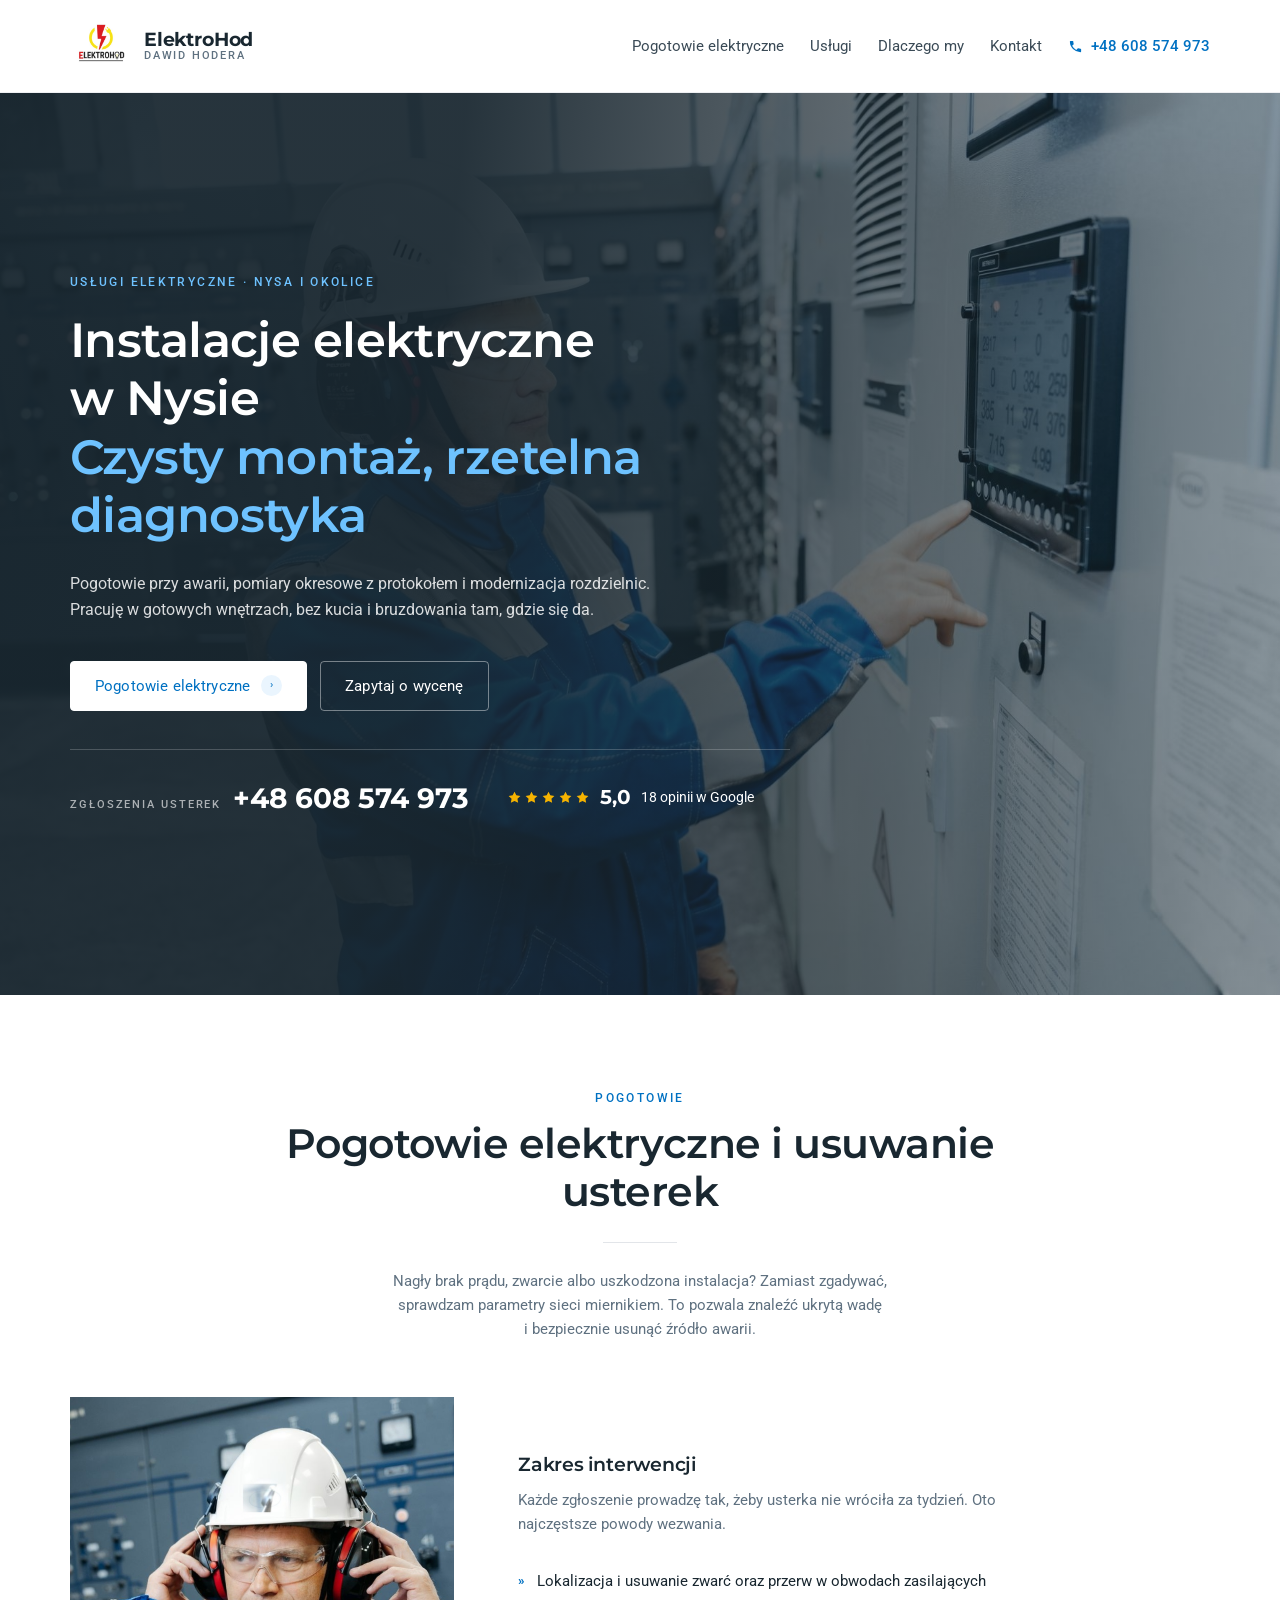
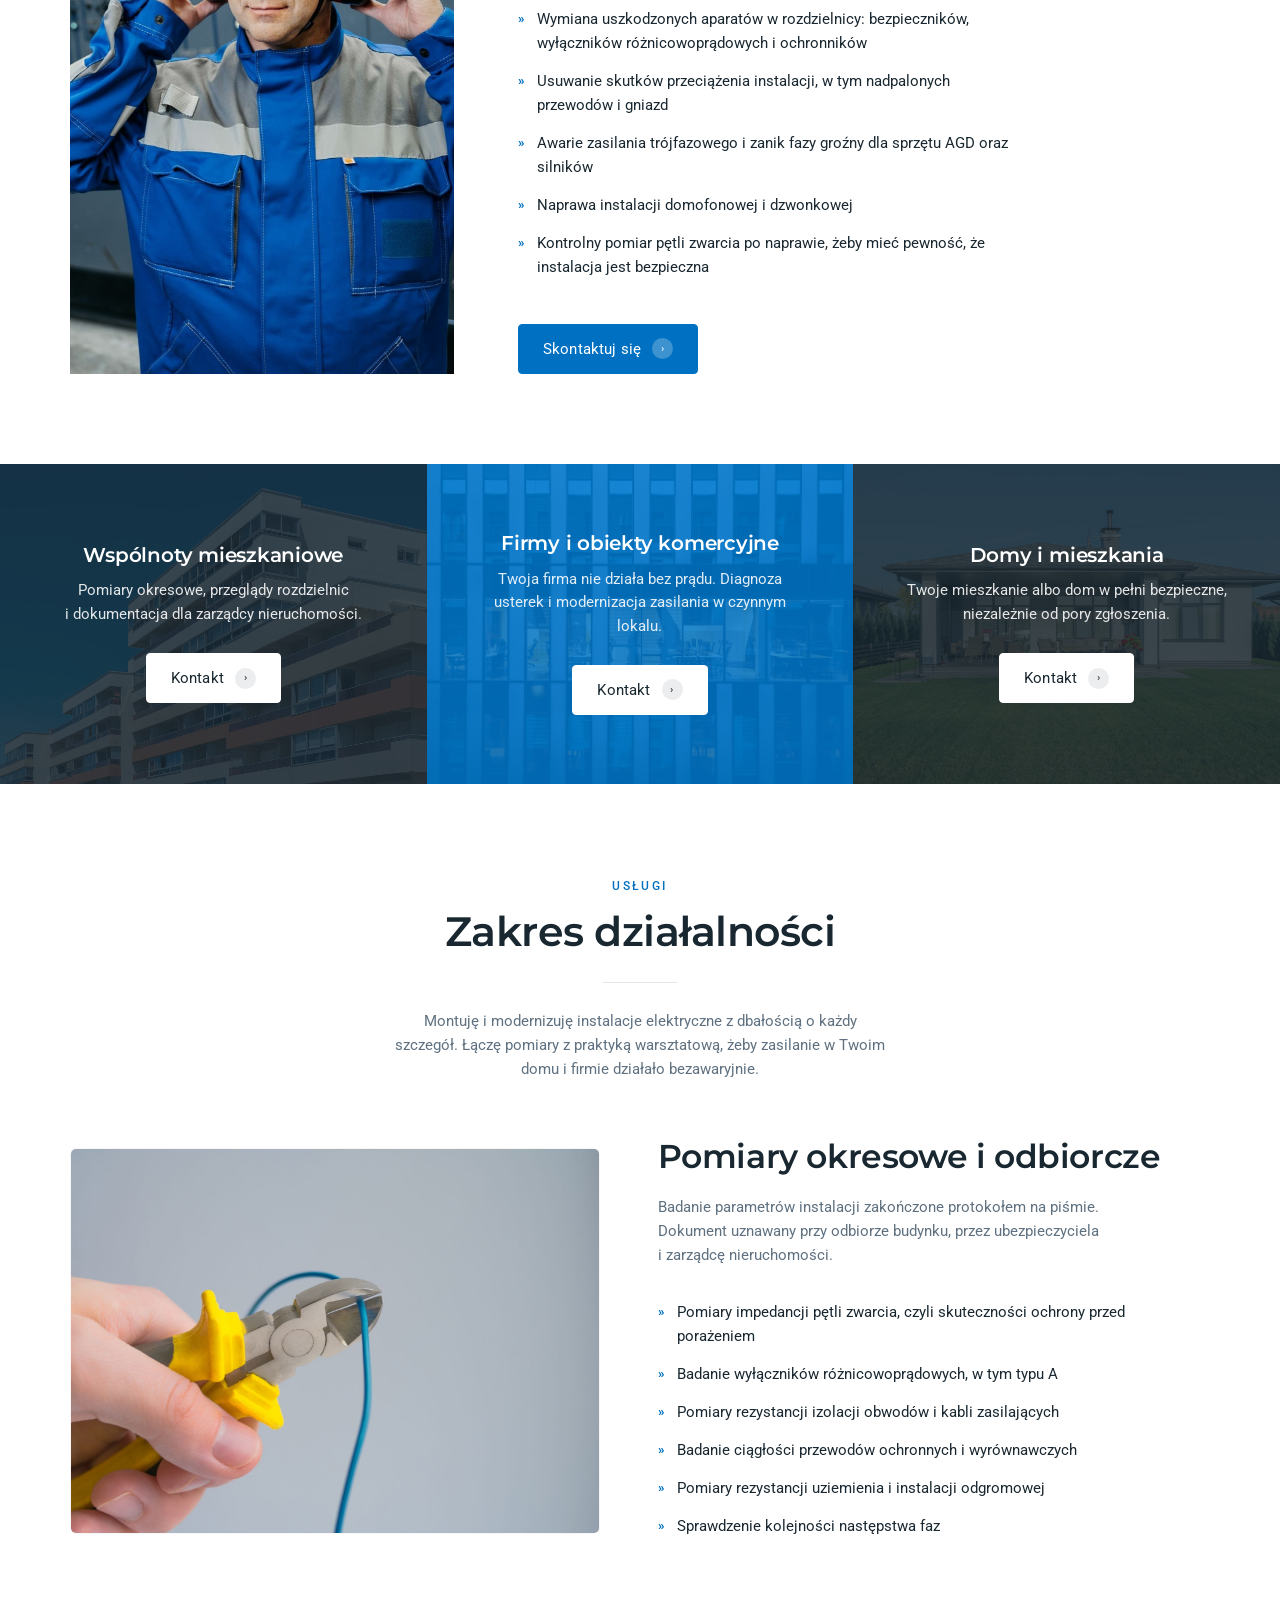
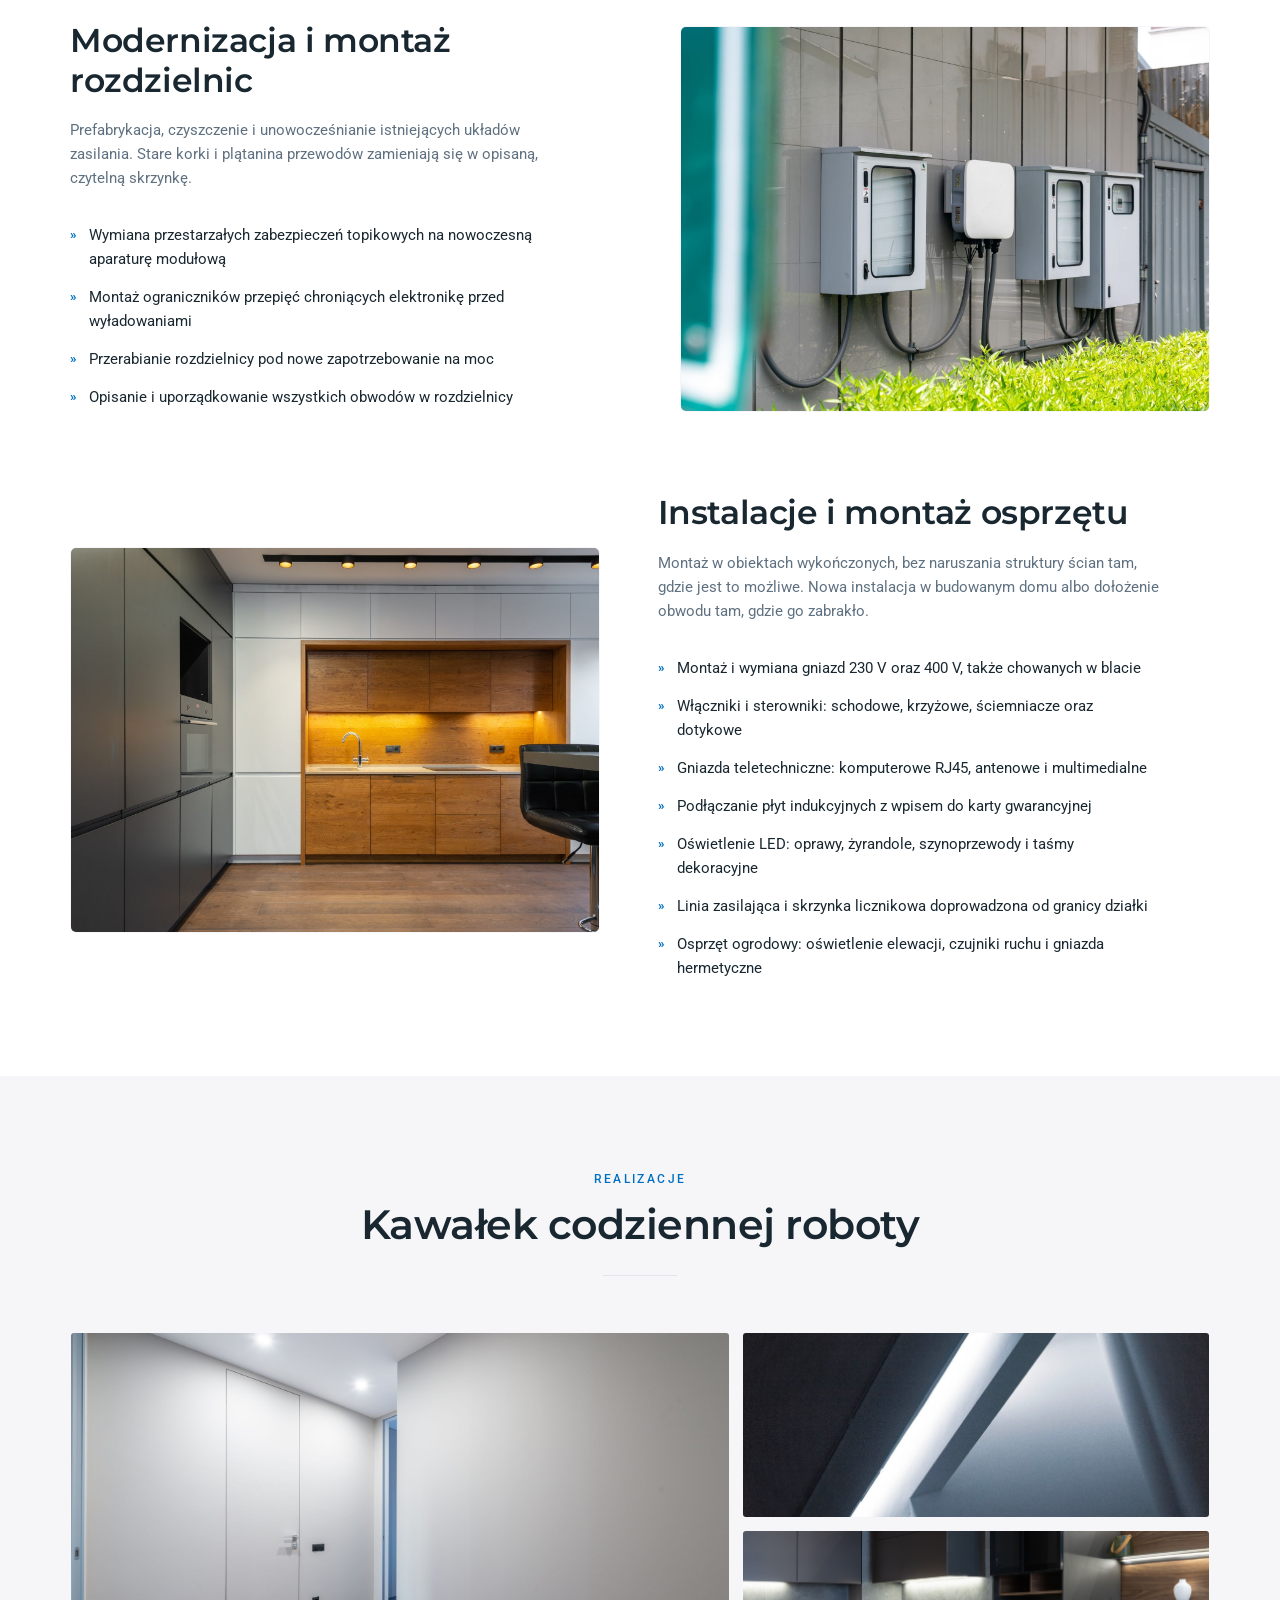
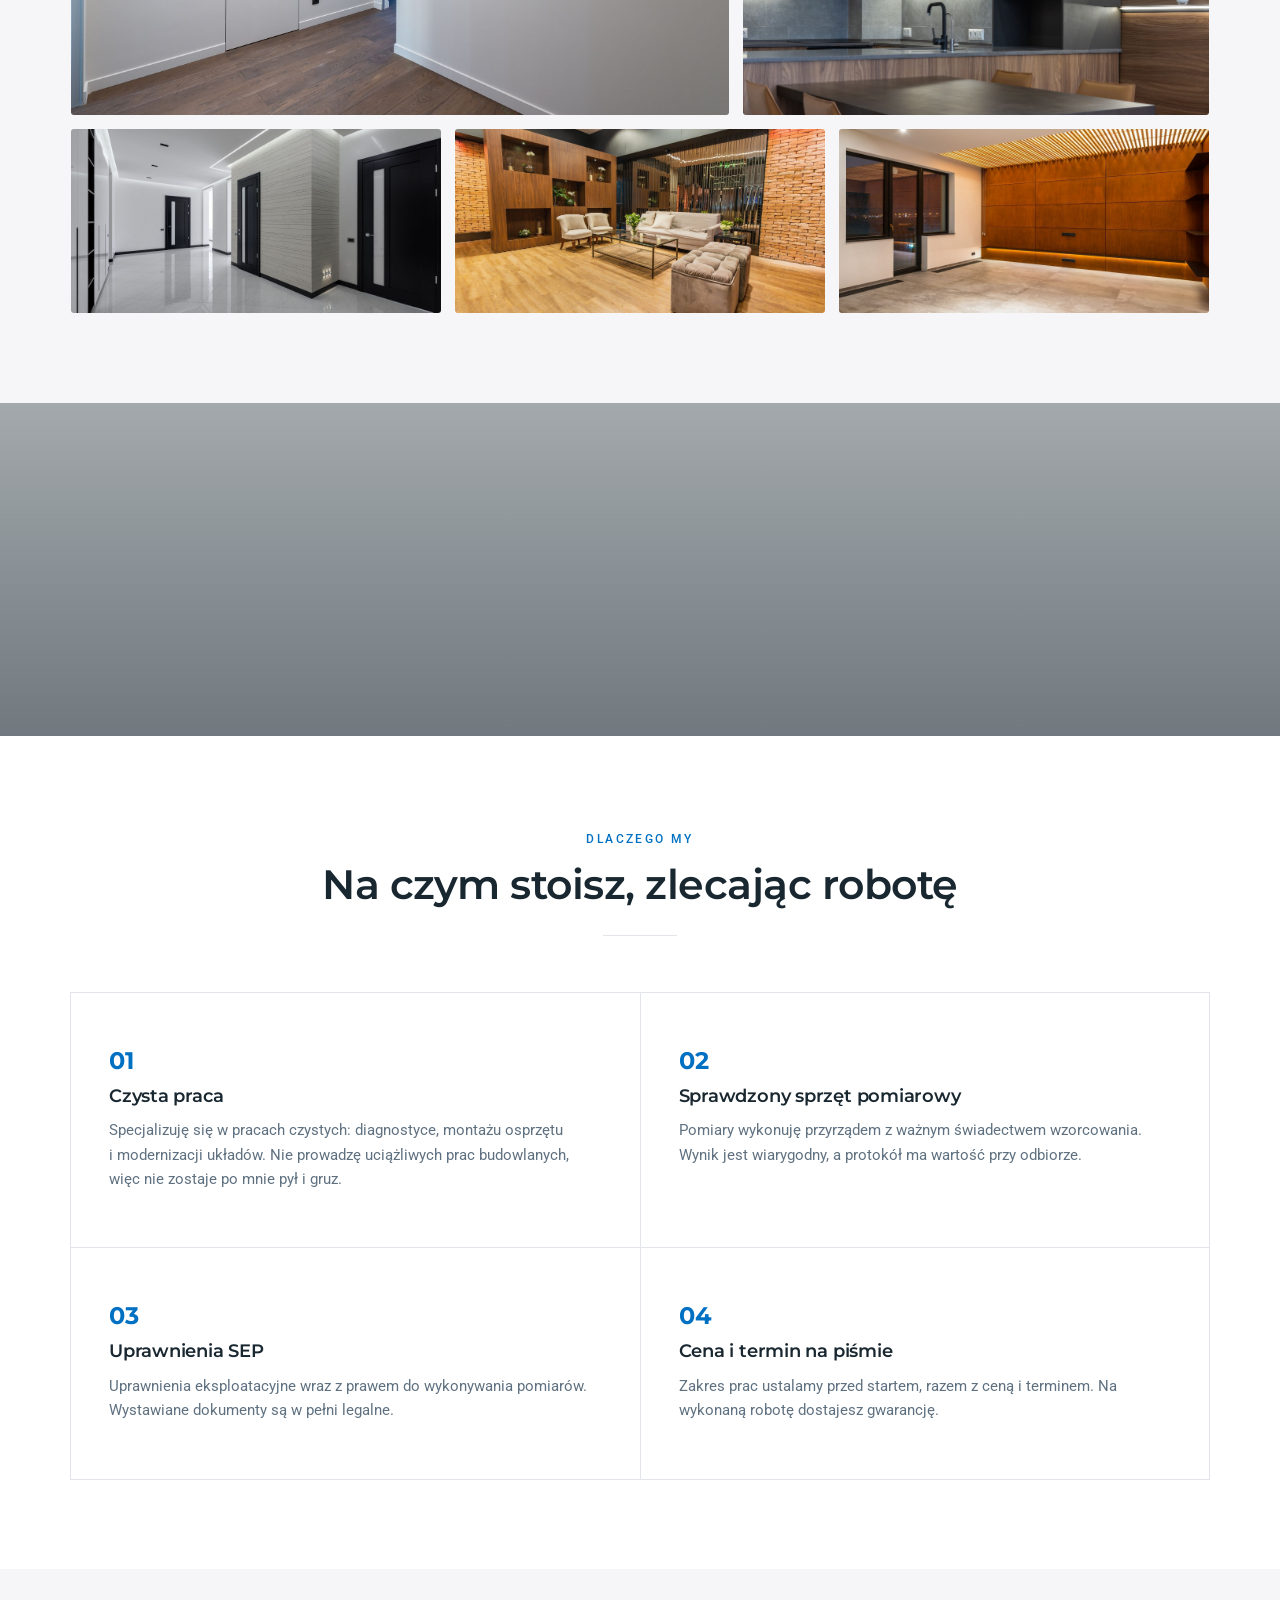
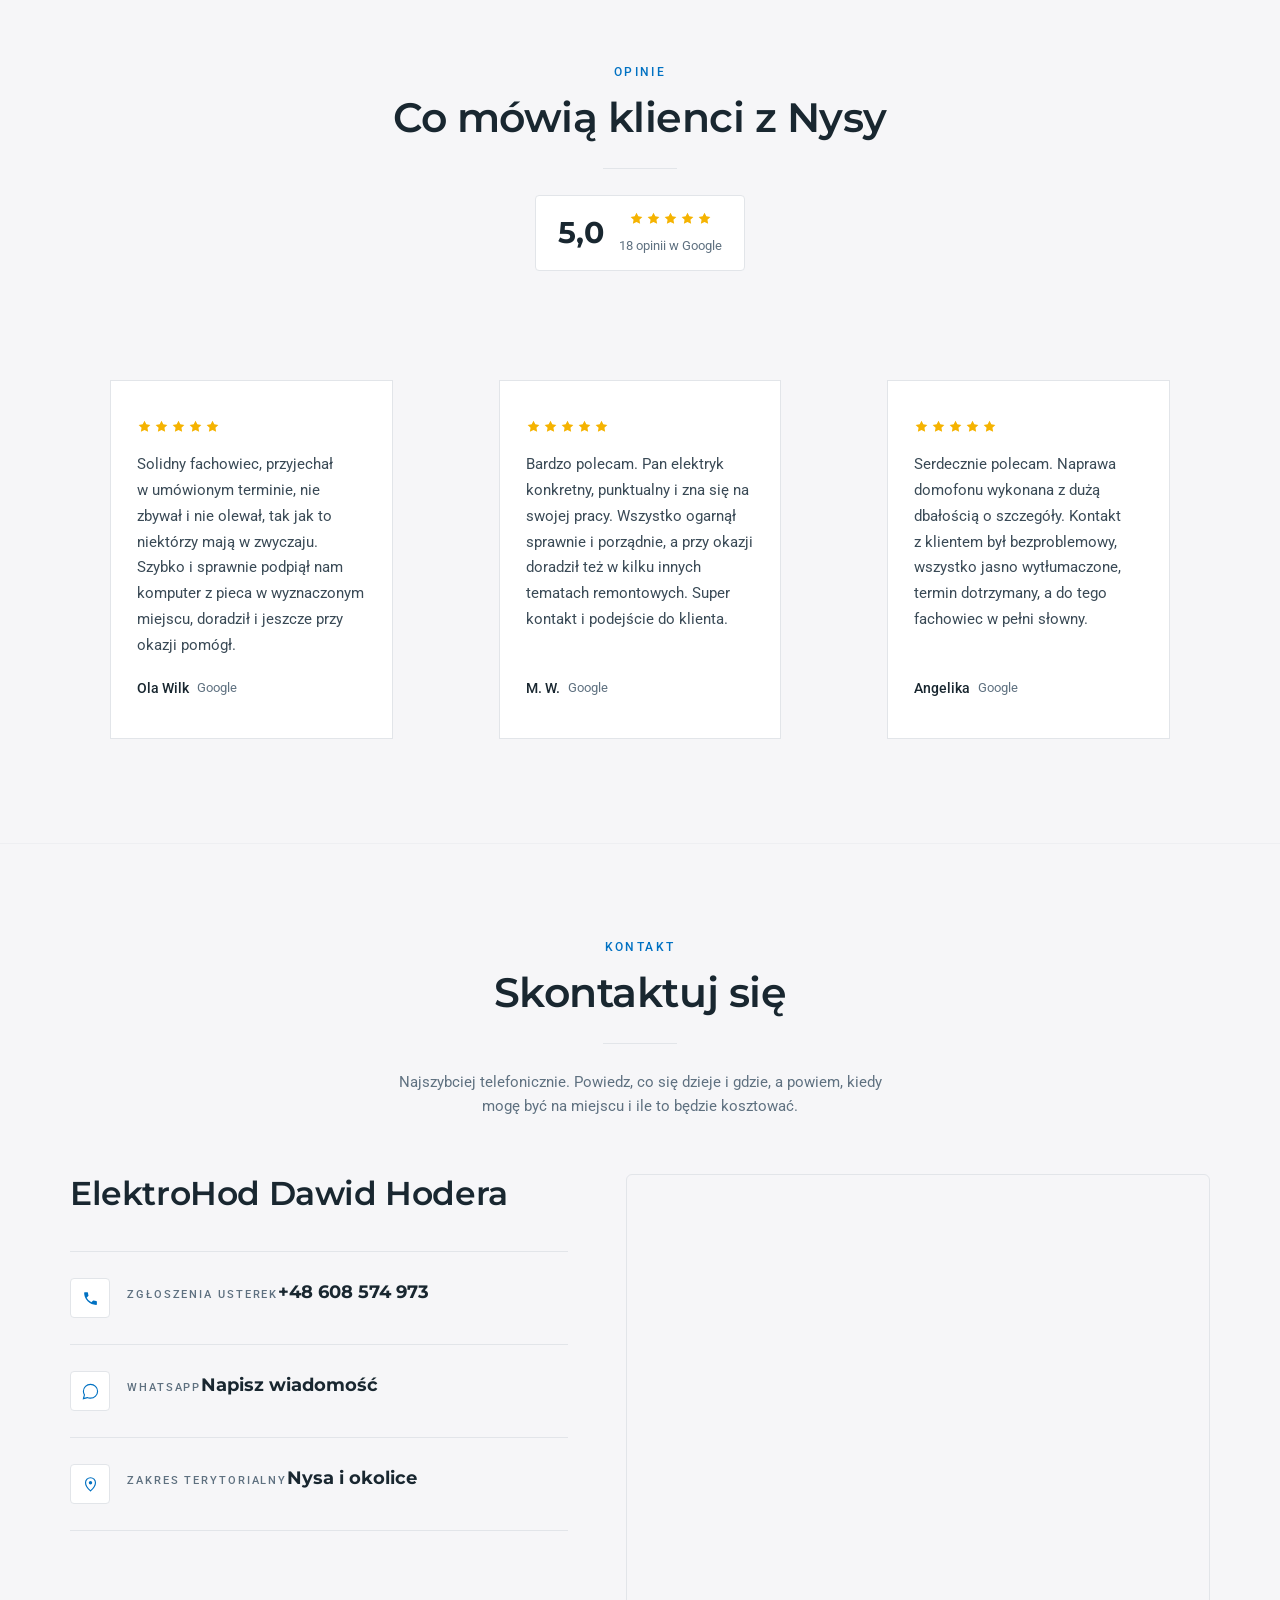
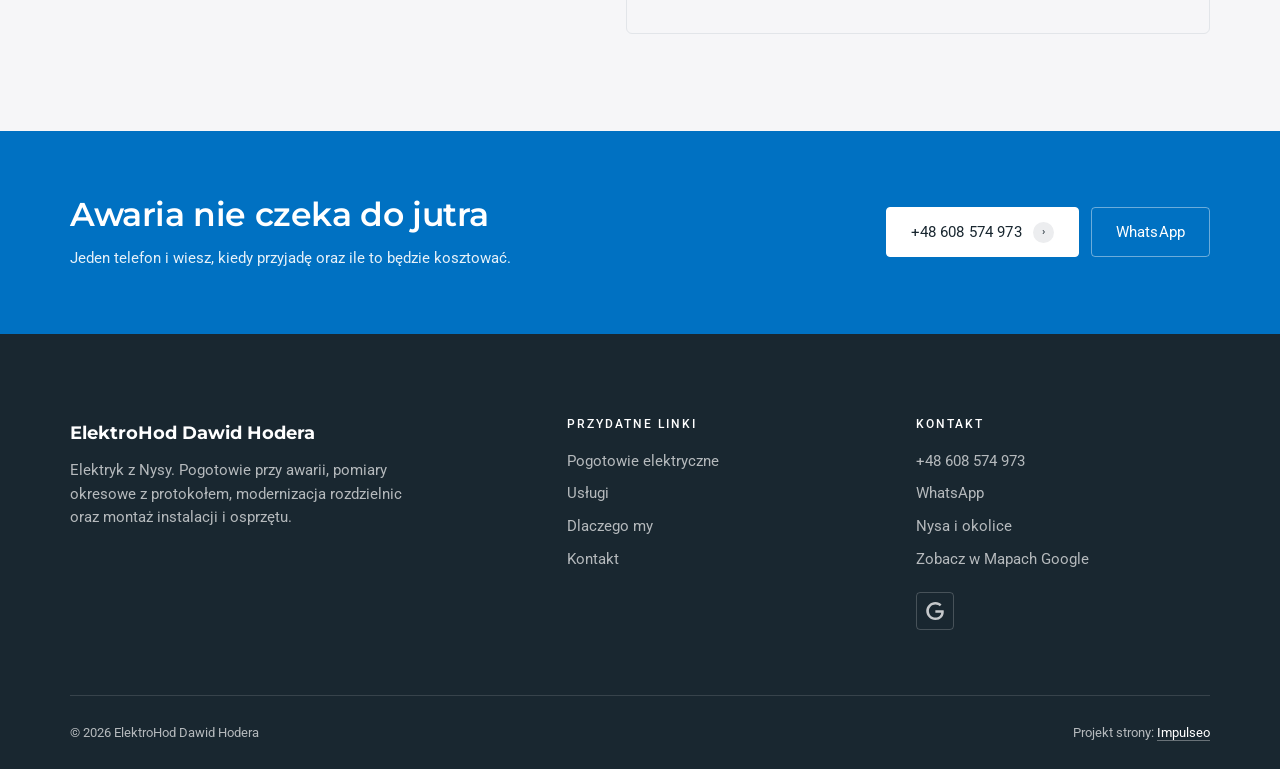
==== commit ed71259d: "Wieksze logo w nawigacji" ====
--- a/index.html
+++ b/index.html
@@ -30,7 +30,7 @@
 <header class="nav">
   <div class="wrap nav-in">
     <a class="brand" href="#top">
-      <img class="brand-logo" src="img/logo.jpg" alt="ElektroHod Dawid Hodera" width="256" height="256">
+      <img class="brand-logo" src="img/logo.jpg" alt="ElektroHod Dawid Hodera" width="420" height="420">
       <span class="brand-txt"><b>ElektroHod</b><span>Dawid Hodera</span></span>
     </a>
     <nav class="nav-links" id="menu">
--- a/assets/styles.css
+++ b/assets/styles.css
@@ -16,7 +16,7 @@
   --accent-d:#005a9c;
   --accent-soft:#eaf5fe;
 
-  --nav-h:82px;
+  --nav-h:92px;
   --r-sm:4px;
   --r-md:6px;
 
@@ -81,10 +81,10 @@
 .nav{position:sticky;top:0;z-index:60;background:#fff;border-bottom:1px solid var(--line-soft)}
 .nav-in{height:var(--nav-h);display:flex;align-items:center;gap:var(--sp-6)}
 .brand{display:flex;align-items:center;gap:12px;flex:none}
-.brand img{height:48px;width:auto}
+.brand img{height:62px;width:auto}
 .brand-txt{display:flex;flex-direction:column;line-height:1.1}
-.brand-txt b{font-family:var(--font-display);font-size:1.06rem;letter-spacing:-.01em;color:var(--ink)}
-.brand-txt span{font-size:.66rem;letter-spacing:.16em;text-transform:uppercase;color:var(--muted);font-weight:500}
+.brand-txt b{font-family:var(--font-display);font-size:1.16rem;letter-spacing:-.01em;color:var(--ink)}
+.brand-txt span{font-size:.7rem;letter-spacing:.16em;text-transform:uppercase;color:var(--muted);font-weight:500}
 .nav-links{margin-left:auto;display:flex;align-items:center;gap:var(--sp-5)}
 .nav-links > a{font-size:15px;font-weight:400;color:var(--ink-2);position:relative;padding-block:8px}
 .nav-links > a::after{
